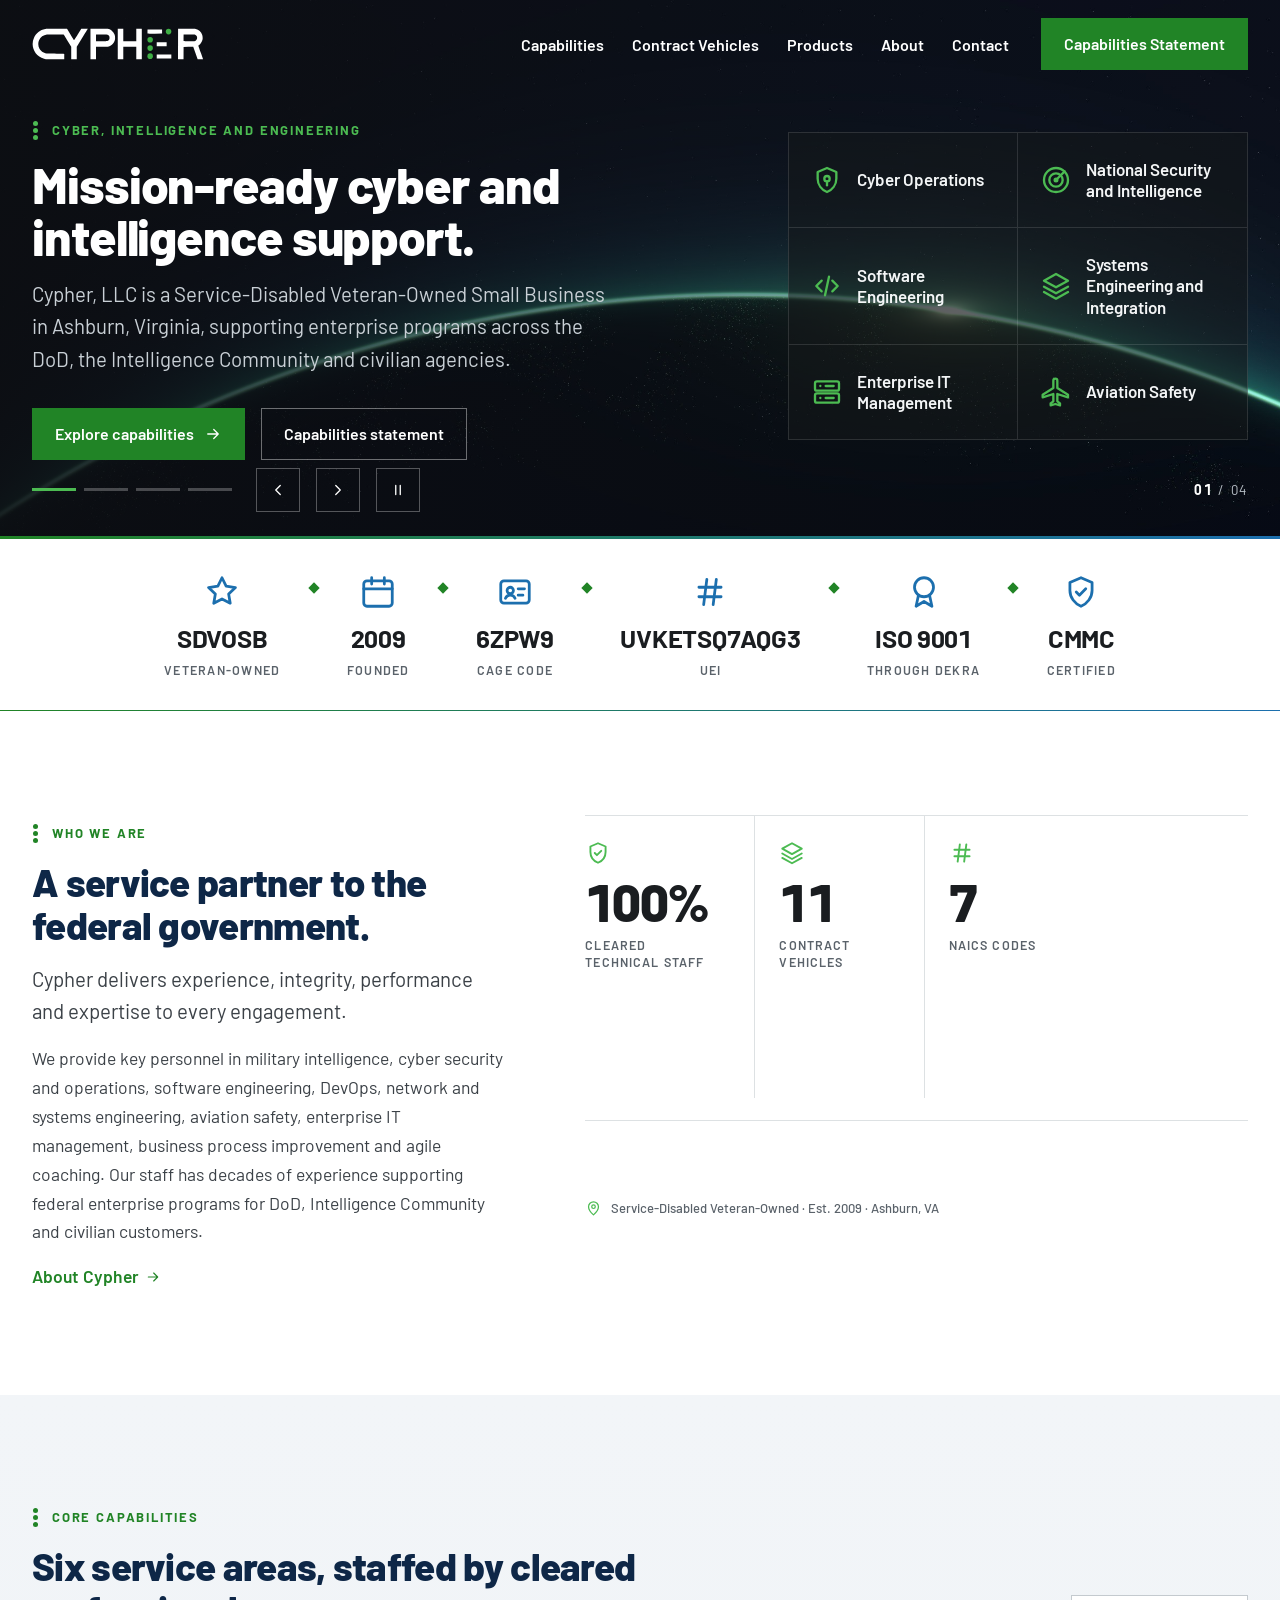
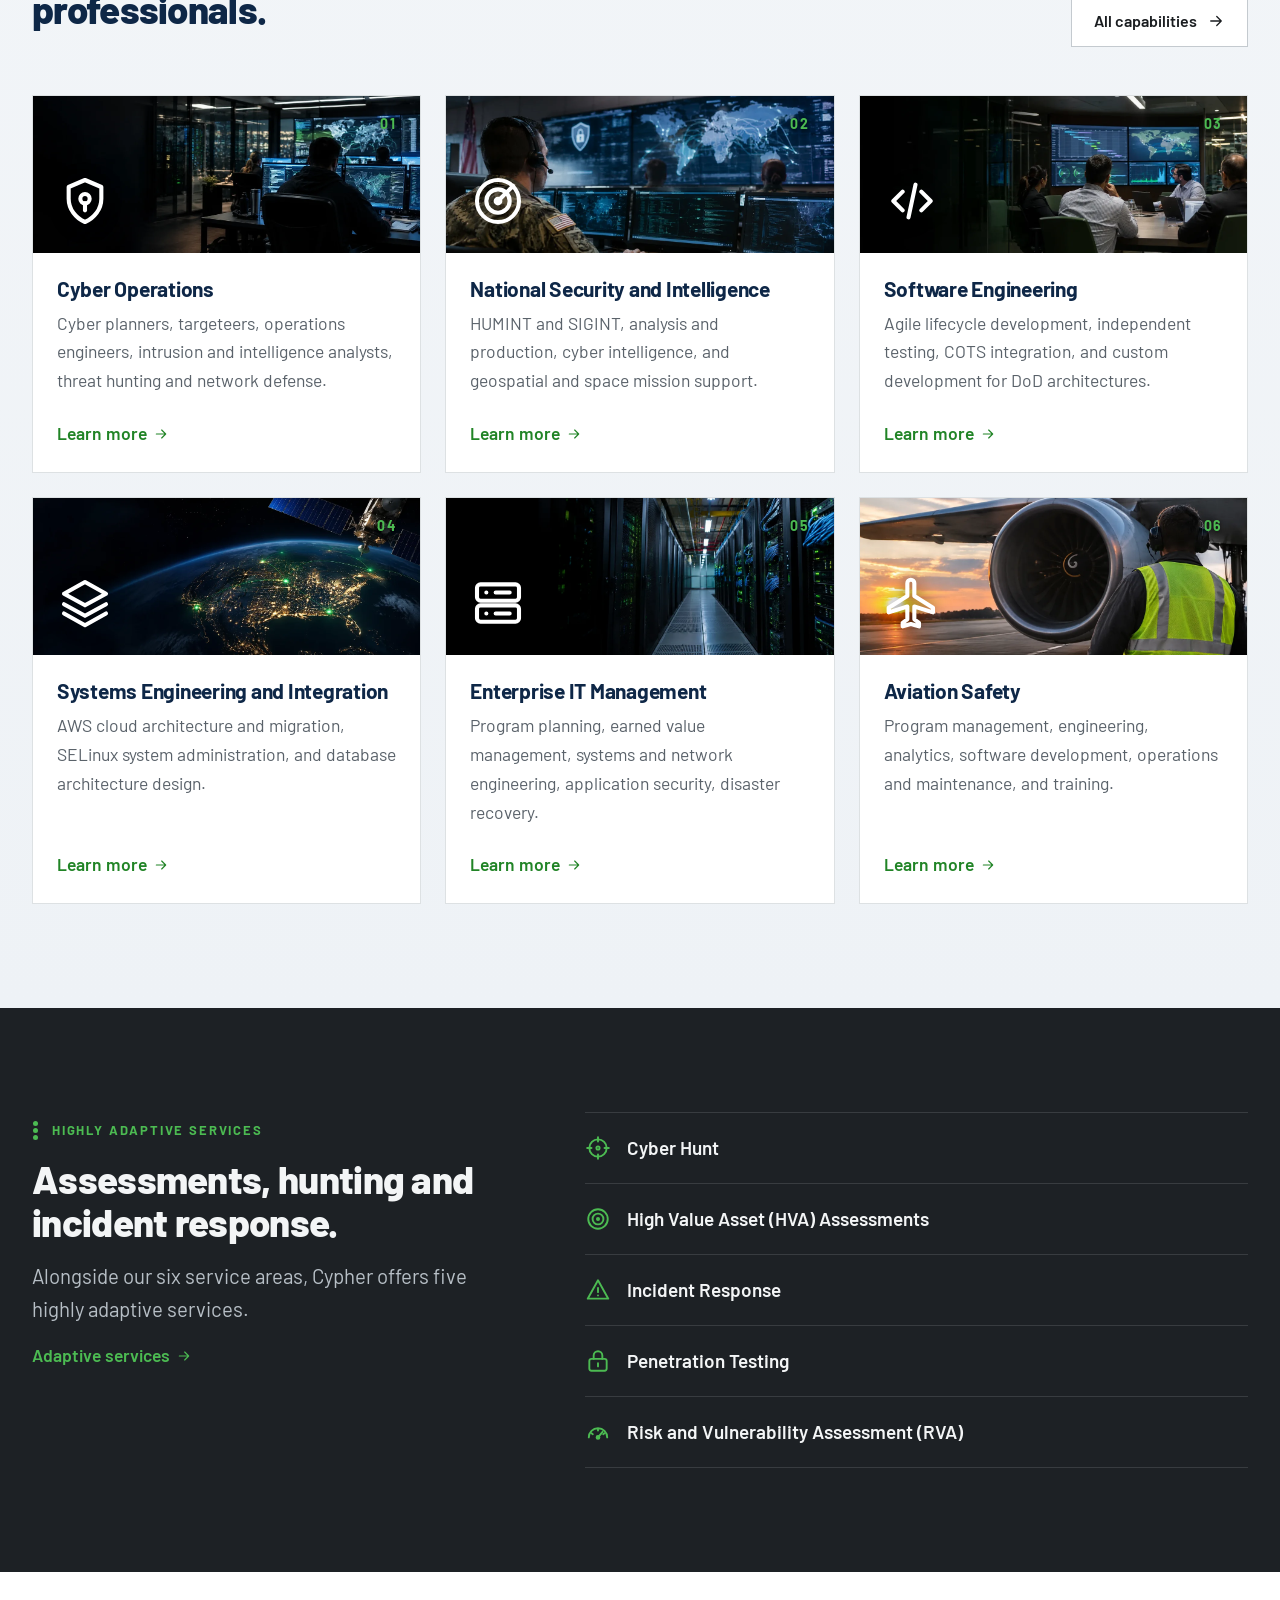
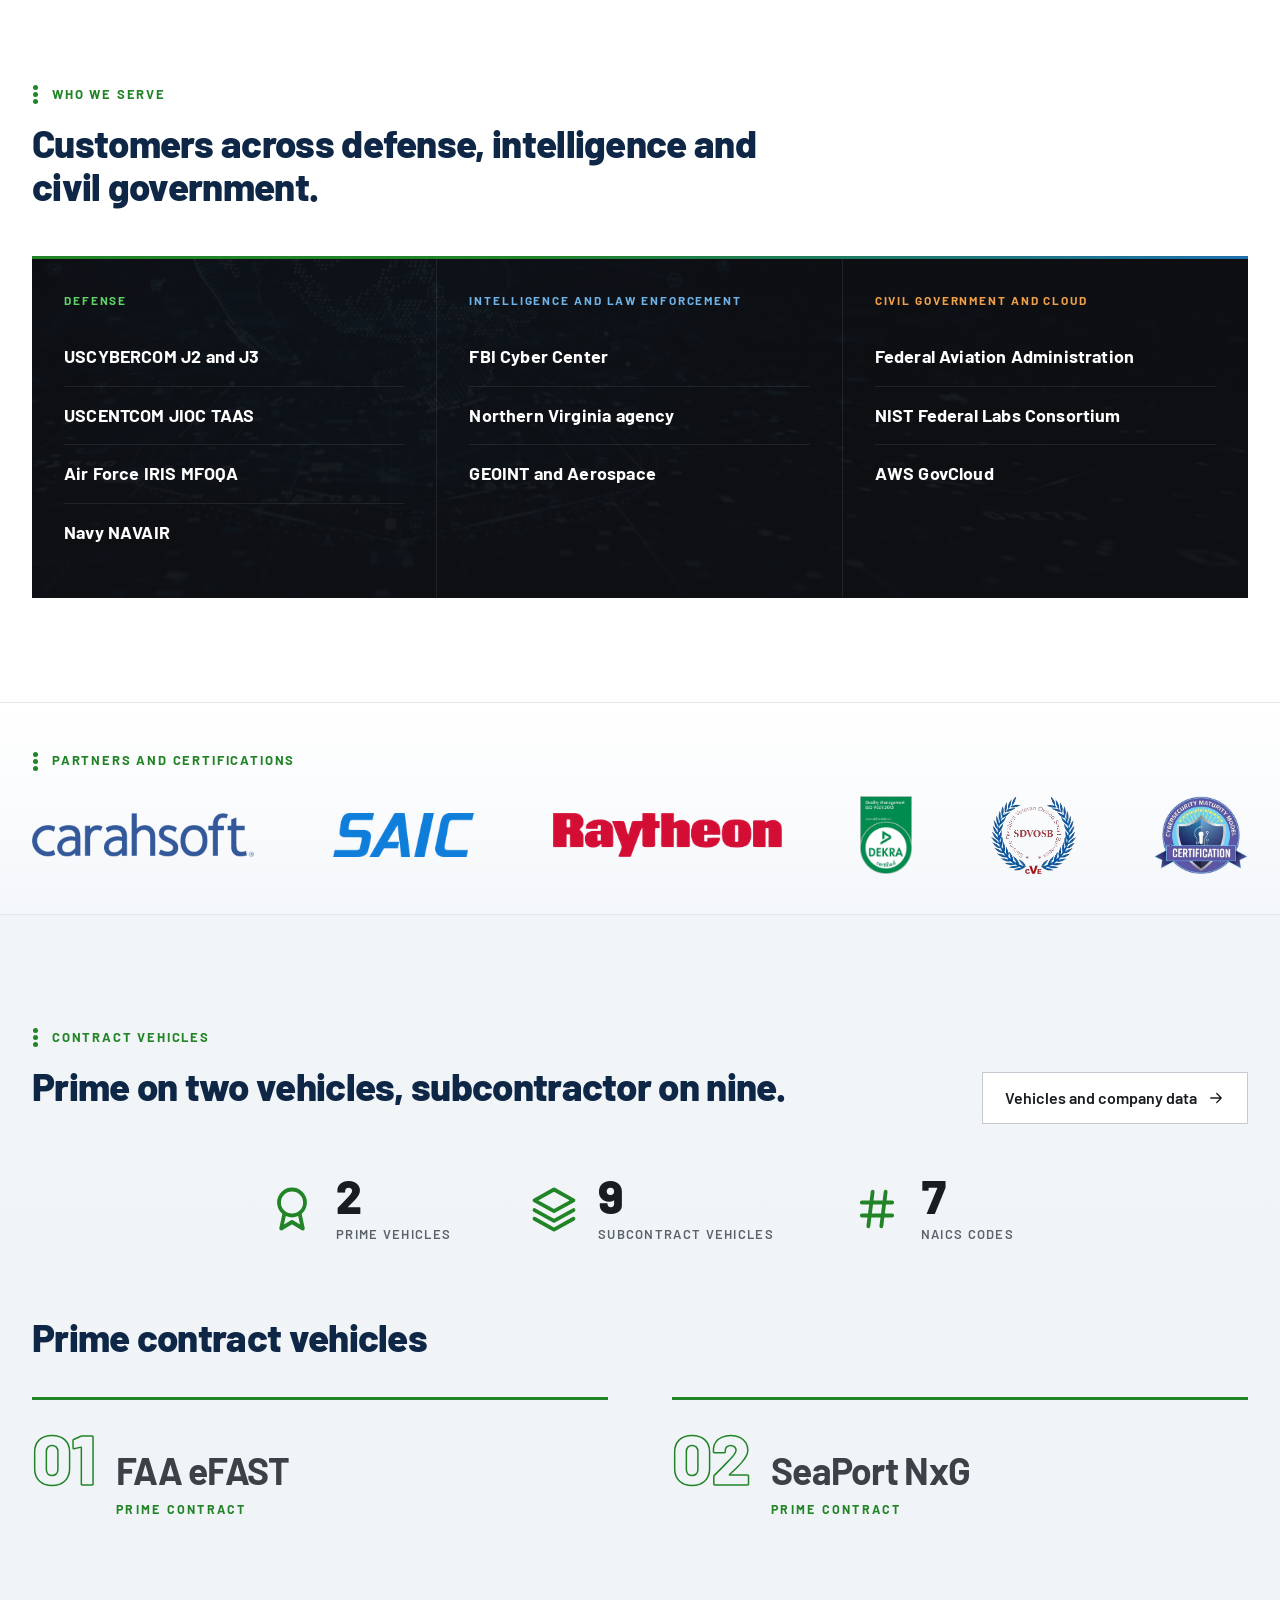
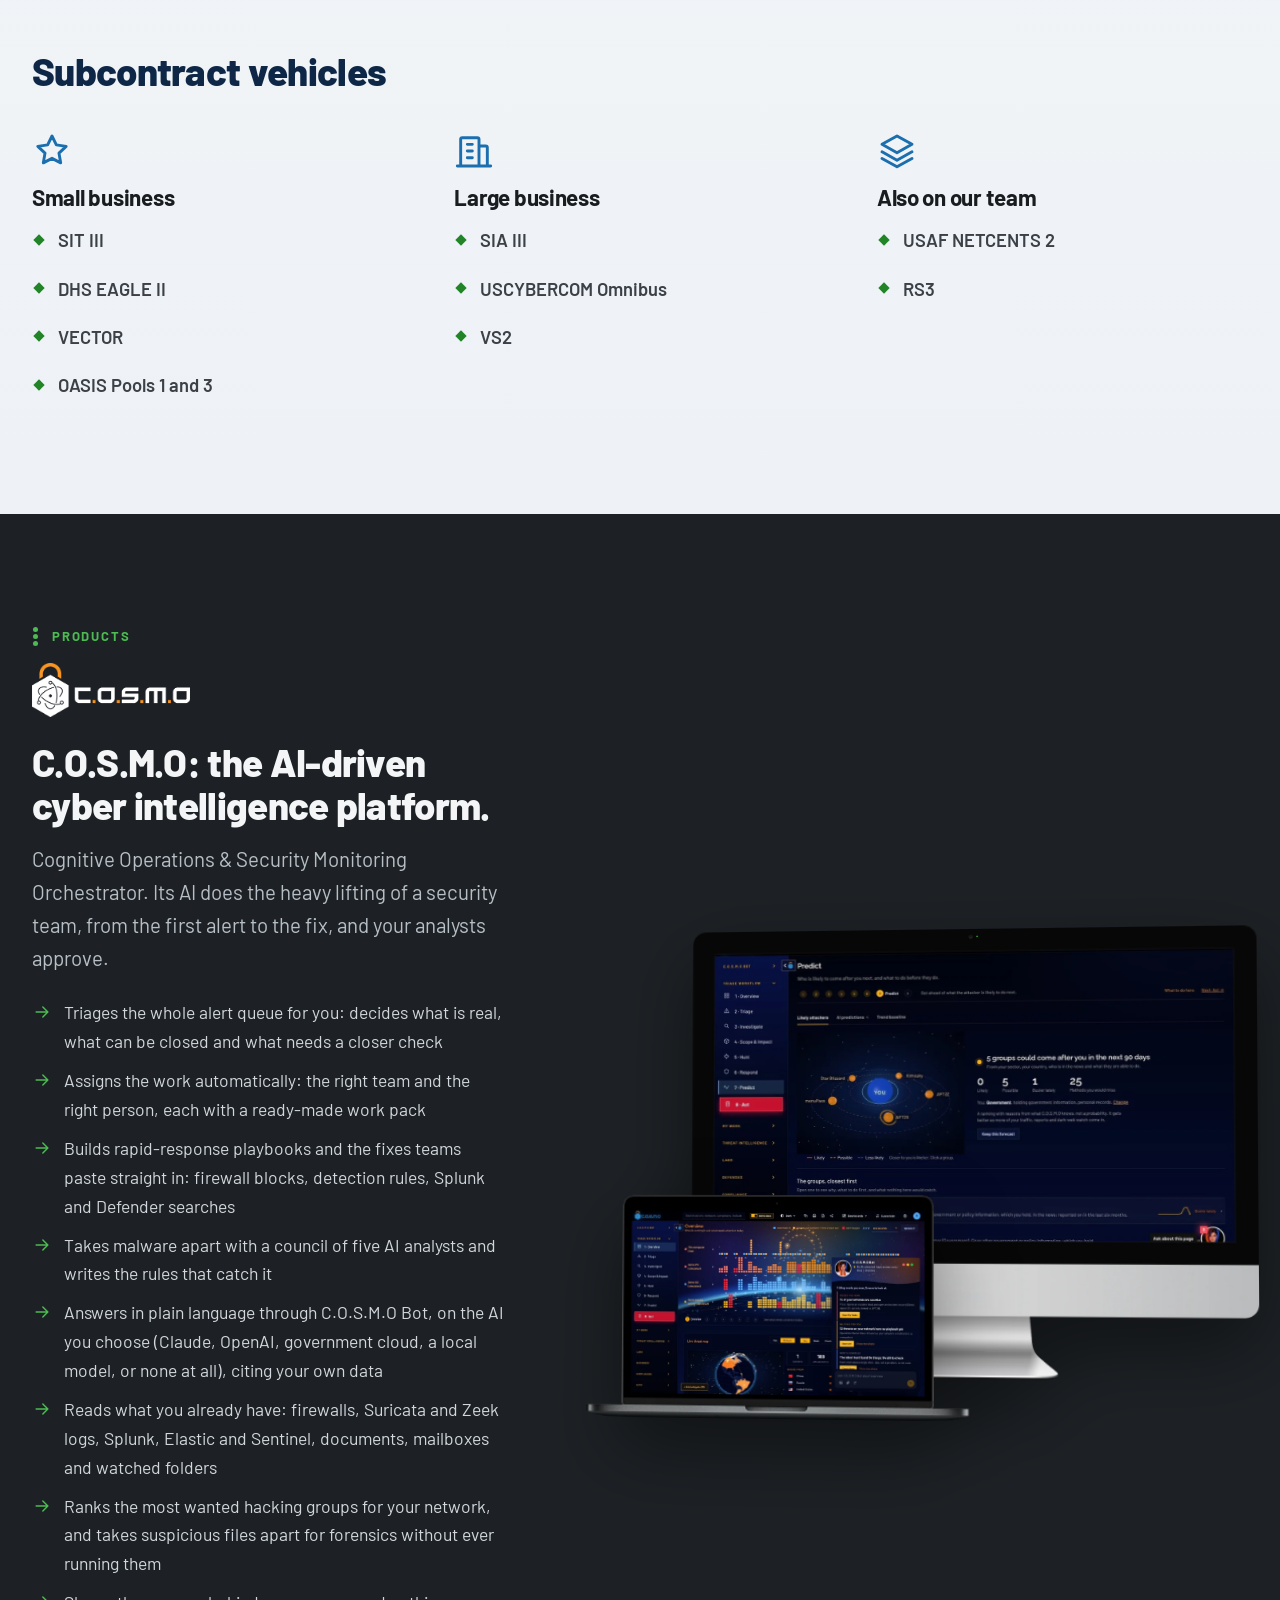
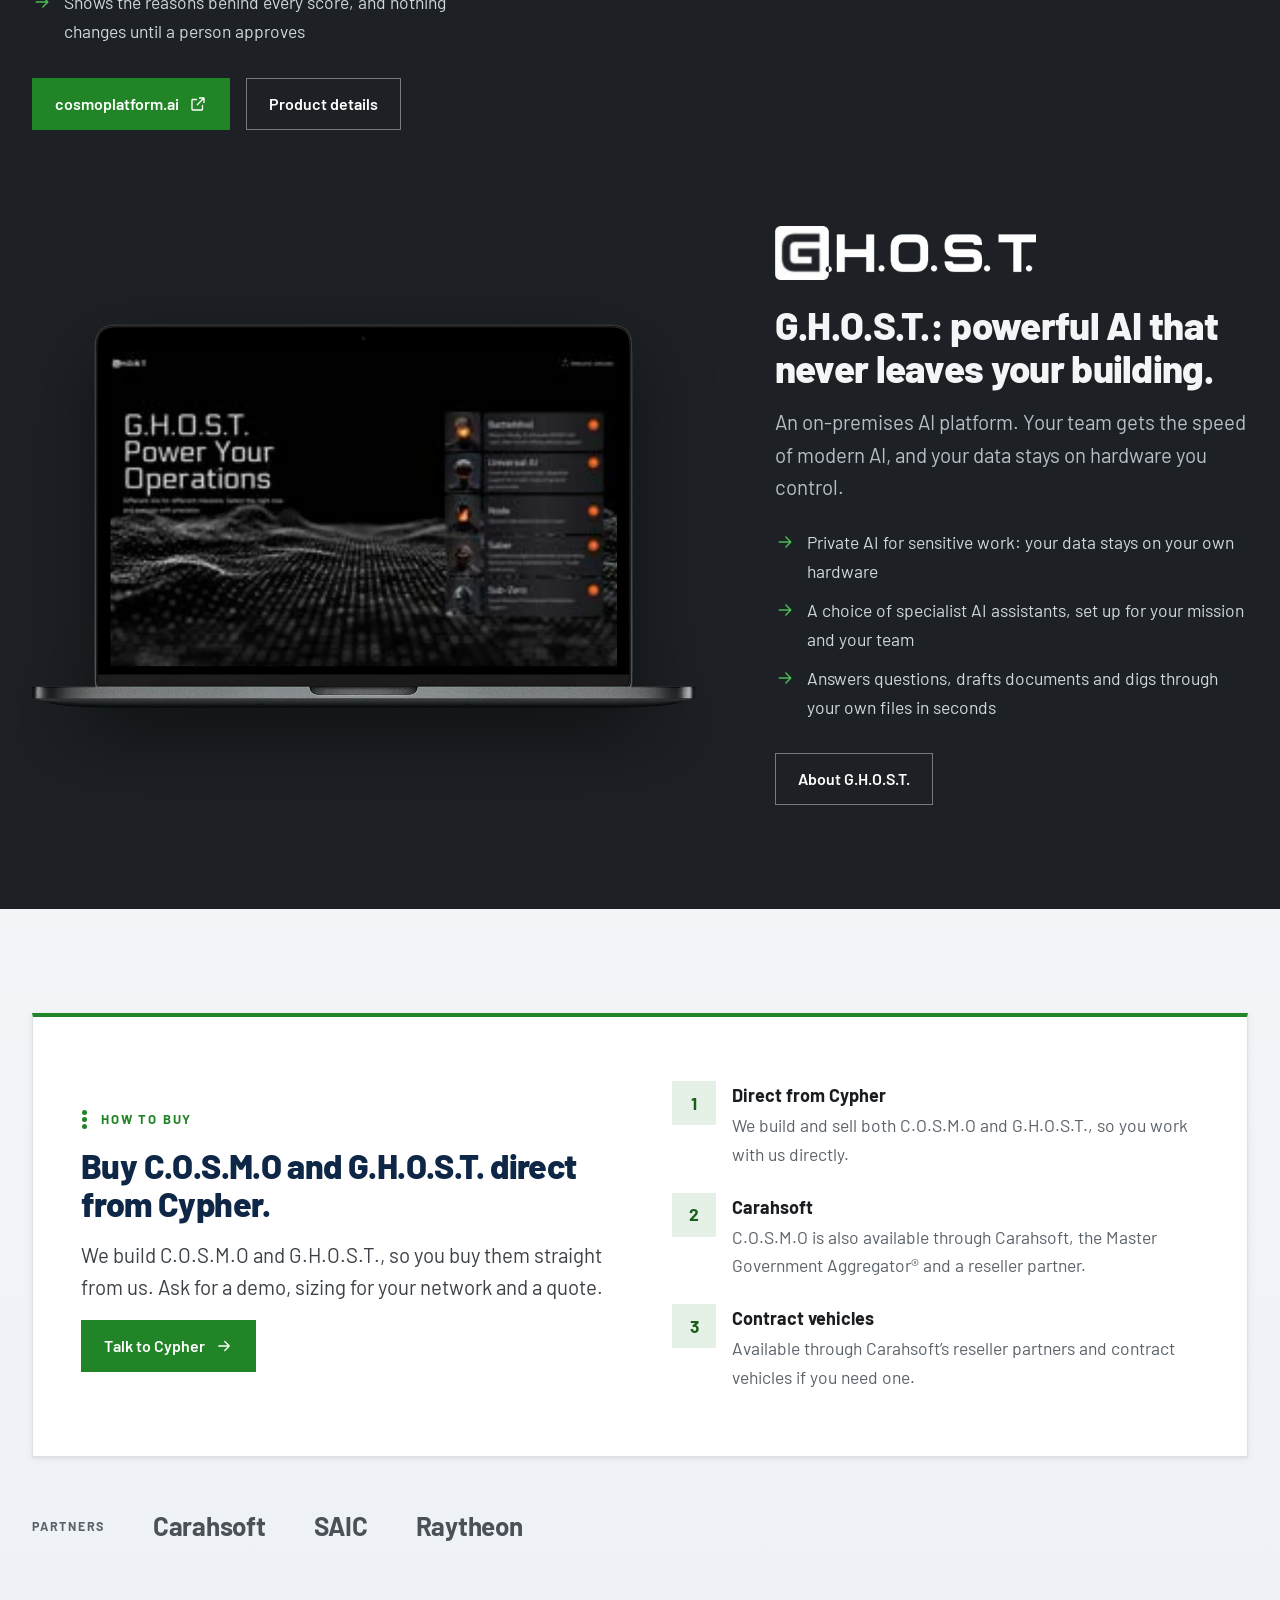
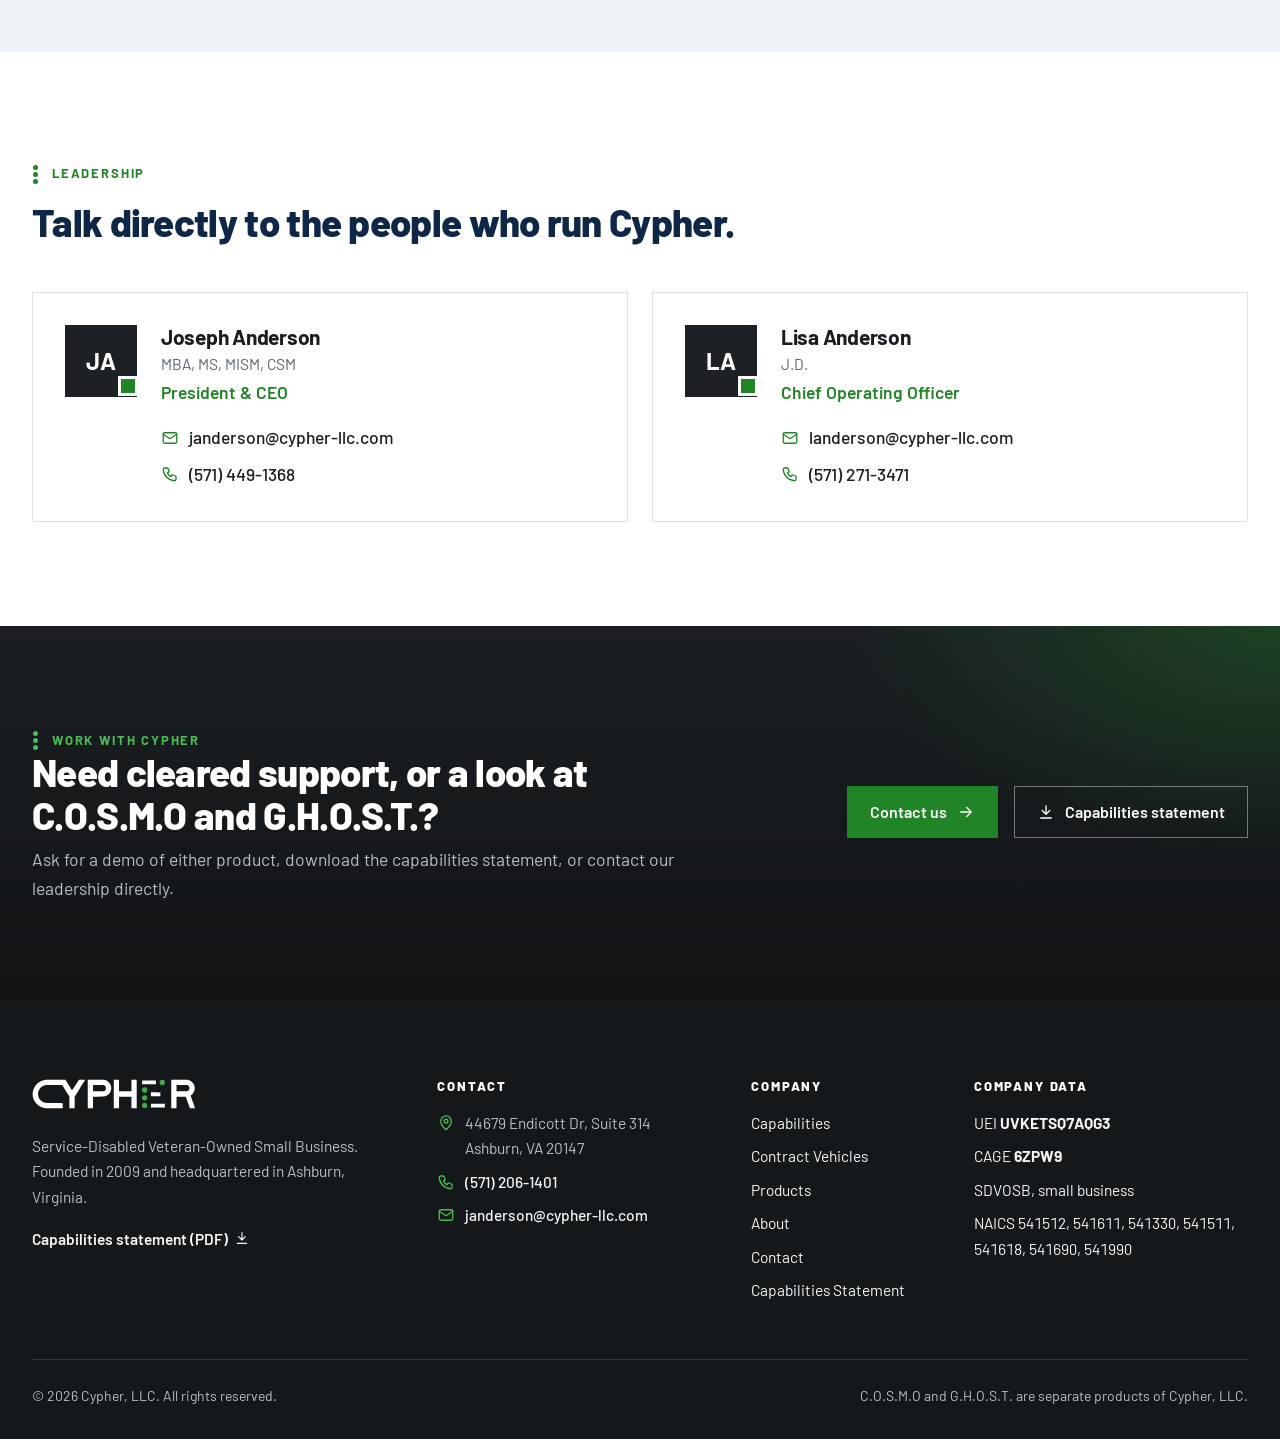
==== index.html @ 1b82e0e7 "Publish Cypher, LLC website" ====
<!doctype html>
<html lang="en">
<head>
<meta charset="utf-8">
<meta name="viewport" content="width=device-width, initial-scale=1">
<title>Cypher, LLC | Cyber, intelligence and engineering services</title>
<meta name="description" content="Cypher, LLC is a Service-Disabled Veteran-Owned Small Business in Ashburn, Virginia providing cleared technical staff for cyber operations, intelligence, software and systems engineering. UEI UVKETSQ7AQG3, CAGE 6ZPW9.">
<meta name="theme-color" content="#15181b">
<link rel="icon" href="assets/img/favicon.svg" type="image/svg+xml">
<link rel="preload" href="assets/fonts/barlow-600.woff2" as="font" type="font/woff2" crossorigin>
<link rel="preload" href="assets/fonts/barlow-800.woff2" as="font" type="font/woff2" crossorigin>
<link rel="stylesheet" href="css/site.css">
<script>(function(d){d.className+=" js";try{if(!matchMedia("(prefers-reduced-motion: reduce)").matches&&"IntersectionObserver" in window)d.className+=" motion"}catch(e){}})(document.documentElement);</script>
</head>
<body>
<a class="skip" href="#main">Skip to content</a>
<svg width="0" height="0" style="position:absolute" aria-hidden="true" focusable="false"><symbol id="i-shield" viewBox="0 0 24 24" fill="none" stroke="currentColor" stroke-width="1.75" stroke-linecap="round" stroke-linejoin="round"><path d="M12 3l7 3v5c0 4.5-3 8.3-7 10-4-1.7-7-5.5-7-10V6l7-3z"/><circle cx="12" cy="11" r="2"/><path d="M12 13v3"/></symbol><symbol id="i-radar" viewBox="0 0 24 24" fill="none" stroke="currentColor" stroke-width="1.75" stroke-linecap="round" stroke-linejoin="round"><circle cx="12" cy="12" r="9"/><circle cx="12" cy="12" r="5"/><path d="M12 12l6.5-6.5"/><circle cx="12" cy="12" r="1"/></symbol><symbol id="i-code" viewBox="0 0 24 24" fill="none" stroke="currentColor" stroke-width="1.75" stroke-linecap="round" stroke-linejoin="round"><path d="M8 8l-4 4 4 4M16 8l4 4-4 4M13.5 5l-3 14"/></symbol><symbol id="i-layers" viewBox="0 0 24 24" fill="none" stroke="currentColor" stroke-width="1.75" stroke-linecap="round" stroke-linejoin="round"><path d="M12 3l9 5-9 5-9-5 9-5z"/><path d="M3 12.5l9 5 9-5"/><path d="M3 16.5l9 5 9-5"/></symbol><symbol id="i-server" viewBox="0 0 24 24" fill="none" stroke="currentColor" stroke-width="1.75" stroke-linecap="round" stroke-linejoin="round"><rect x="3" y="4" width="18" height="7" rx="1.5"/><rect x="3" y="13" width="18" height="7" rx="1.5"/><path d="M7 7.5h.01M7 16.5h.01M11 7.5h6M11 16.5h6"/></symbol><symbol id="i-plane" viewBox="0 0 24 24" fill="none" stroke="currentColor" stroke-width="1.75" stroke-linecap="round" stroke-linejoin="round"><path d="M21 16v-2l-8-5V3.5a1.5 1.5 0 0 0-3 0V9l-8 5v2l8-2.5V19l-2 1.5V22l3.5-1 3.5 1v-1.5L13 19v-5.5l8 2.5z"/></symbol><symbol id="i-arrow" viewBox="0 0 24 24" fill="none" stroke="currentColor" stroke-width="1.75" stroke-linecap="round" stroke-linejoin="round"><path d="M5 12h14M13 6l6 6-6 6"/></symbol><symbol id="i-left" viewBox="0 0 24 24" fill="none" stroke="currentColor" stroke-width="1.75" stroke-linecap="round" stroke-linejoin="round"><path d="M15 6l-6 6 6 6"/></symbol><symbol id="i-right" viewBox="0 0 24 24" fill="none" stroke="currentColor" stroke-width="1.75" stroke-linecap="round" stroke-linejoin="round"><path d="M9 6l6 6-6 6"/></symbol><symbol id="i-pause" viewBox="0 0 24 24" fill="none" stroke="currentColor" stroke-width="1.75" stroke-linecap="round" stroke-linejoin="round"><path d="M9 6v12M15 6v12"/></symbol><symbol id="i-play" viewBox="0 0 24 24" fill="none" stroke="currentColor" stroke-width="1.75" stroke-linecap="round" stroke-linejoin="round"><path d="M8 5l11 7-11 7V5z"/></symbol><symbol id="i-phone" viewBox="0 0 24 24" fill="none" stroke="currentColor" stroke-width="1.75" stroke-linecap="round" stroke-linejoin="round"><path d="M5 4h4l2 5-2.5 1.5a11 11 0 0 0 5 5L15 13l5 2v4a2 2 0 0 1-2 2A16 16 0 0 1 3 6a2 2 0 0 1 2-2"/></symbol><symbol id="i-mail" viewBox="0 0 24 24" fill="none" stroke="currentColor" stroke-width="1.75" stroke-linecap="round" stroke-linejoin="round"><rect x="3" y="5" width="18" height="14" rx="2"/><path d="M3 7l9 6 9-6"/></symbol><symbol id="i-pin" viewBox="0 0 24 24" fill="none" stroke="currentColor" stroke-width="1.75" stroke-linecap="round" stroke-linejoin="round"><path d="M12 21s-7-6.2-7-11.5A7 7 0 0 1 19 9.5C19 14.8 12 21 12 21z"/><circle cx="12" cy="9.5" r="2.5"/></symbol><symbol id="i-download" viewBox="0 0 24 24" fill="none" stroke="currentColor" stroke-width="1.75" stroke-linecap="round" stroke-linejoin="round"><path d="M12 4v11M7 10l5 5 5-5M5 20h14"/></symbol><symbol id="i-star" viewBox="0 0 24 24" fill="none" stroke="currentColor" stroke-width="1.75" stroke-linecap="round" stroke-linejoin="round"><path d="M12 3l2.6 5.3 5.9.9-4.3 4.1 1 5.8L12 16.4l-5.2 2.7 1-5.8-4.3-4.1 5.9-.9L12 3z"/></symbol><symbol id="i-calendar" viewBox="0 0 24 24" fill="none" stroke="currentColor" stroke-width="1.75" stroke-linecap="round" stroke-linejoin="round"><rect x="3" y="5" width="18" height="16" rx="2"/><path d="M3 10h18M8 3v4M16 3v4"/></symbol><symbol id="i-id" viewBox="0 0 24 24" fill="none" stroke="currentColor" stroke-width="1.75" stroke-linecap="round" stroke-linejoin="round"><rect x="3" y="5" width="18" height="14" rx="2"/><circle cx="9" cy="11" r="2"/><path d="M6 16c.6-1.5 1.8-2 3-2s2.4.5 3 2M14 10h4M14 14h3"/></symbol><symbol id="i-hash" viewBox="0 0 24 24" fill="none" stroke="currentColor" stroke-width="1.75" stroke-linecap="round" stroke-linejoin="round"><path d="M5 9h14M5 15h14M10 4L8 20M16 4l-2 16"/></symbol><symbol id="i-award" viewBox="0 0 24 24" fill="none" stroke="currentColor" stroke-width="1.75" stroke-linecap="round" stroke-linejoin="round"><circle cx="12" cy="9" r="6"/><path d="M8.5 14L7 21l5-3 5 3-1.5-7"/></symbol><symbol id="i-lockshield" viewBox="0 0 24 24" fill="none" stroke="currentColor" stroke-width="1.75" stroke-linecap="round" stroke-linejoin="round"><path d="M12 3l7 3v5c0 4.5-3 8.3-7 10-4-1.7-7-5.5-7-10V6l7-3z"/><path d="M9 12l2 2 4-4"/></symbol><symbol id="i-crosshair" viewBox="0 0 24 24" fill="none" stroke="currentColor" stroke-width="1.75" stroke-linecap="round" stroke-linejoin="round"><circle cx="12" cy="12" r="8"/><path d="M12 2v4M12 18v4M2 12h4M18 12h4"/><circle cx="12" cy="12" r="1.5"/></symbol><symbol id="i-target" viewBox="0 0 24 24" fill="none" stroke="currentColor" stroke-width="1.75" stroke-linecap="round" stroke-linejoin="round"><circle cx="12" cy="12" r="9"/><circle cx="12" cy="12" r="5"/><circle cx="12" cy="12" r="1"/></symbol><symbol id="i-alert" viewBox="0 0 24 24" fill="none" stroke="currentColor" stroke-width="1.75" stroke-linecap="round" stroke-linejoin="round"><path d="M12 3l9.5 17h-19L12 3z"/><path d="M12 10v4M12 17h.01"/></symbol><symbol id="i-lock" viewBox="0 0 24 24" fill="none" stroke="currentColor" stroke-width="1.75" stroke-linecap="round" stroke-linejoin="round"><rect x="4" y="10" width="16" height="11" rx="2"/><path d="M8 10V7a4 4 0 0 1 8 0v3M12 14v3"/></symbol><symbol id="i-gauge" viewBox="0 0 24 24" fill="none" stroke="currentColor" stroke-width="1.75" stroke-linecap="round" stroke-linejoin="round"><path d="M3.5 17A8.5 8.5 0 0 1 20.5 17"/><path d="M12 17l4.2-5.2"/><circle cx="12" cy="17" r="1.3"/><path d="M6 13.2l1.2.8M12 9.2v1.4M18 13.2l-1.2.8"/></symbol><symbol id="i-menu" viewBox="0 0 24 24" fill="none" stroke="currentColor" stroke-width="1.75" stroke-linecap="round" stroke-linejoin="round"><path d="M4 7h16M4 12h16M4 17h16"/></symbol><symbol id="i-external" viewBox="0 0 24 24" fill="none" stroke="currentColor" stroke-width="1.75" stroke-linecap="round" stroke-linejoin="round"><path d="M14 4h6v6M20 4l-9 9M18 14v5a1 1 0 0 1-1 1H5a1 1 0 0 1-1-1V7a1 1 0 0 1 1-1h5"/></symbol><symbol id="i-bag" viewBox="0 0 24 24" fill="none" stroke="currentColor" stroke-width="1.75" stroke-linecap="round" stroke-linejoin="round"><path d="M5 8h14l-1.5 12h-11L5 8z"/><path d="M9 8V6a3 3 0 0 1 6 0v2"/></symbol><symbol id="i-quote" viewBox="0 0 24 24" fill="none" stroke="currentColor" stroke-width="1.75" stroke-linecap="round" stroke-linejoin="round"><path d="M10 7H6a2 2 0 0 0-2 2v3h5v5H4v-5M20 7h-4a2 2 0 0 0-2 2v3h5v5h-5v-5"/></symbol><symbol id="i-building" viewBox="0 0 24 24" fill="none" stroke="currentColor" stroke-width="1.75" stroke-linecap="round" stroke-linejoin="round"><path d="M4 21V5a1 1 0 0 1 1-1h9a1 1 0 0 1 1 1v16M15 9h4a1 1 0 0 1 1 1v11M2 21h20M8 8h3M8 12h3M8 16h3"/></symbol></svg>

<!-- ===== HEADER (the same block is repeated on every page) ===== -->
<header class="site-header">
  <div class="wrap">
    <a class="brand" href="index.html" aria-label="Cypher, LLC home">
      <img class="light-logo" src="assets/img/cypher-logo-white.svg" width="1430" height="260" alt="Cypher">
      <img class="dark-logo" src="assets/img/cypher-logo.svg" width="1430" height="260" alt="" aria-hidden="true">
    </a>
    <button class="menu-btn" type="button" aria-expanded="false" aria-controls="site-nav"><svg viewBox="0 0 24 24" class="" aria-hidden="true" focusable="false"><use href="#i-menu"/></svg>Menu</button>
    <nav class="nav" id="site-nav" aria-label="Main">
      <ul>
        <li><a href="services.html">Capabilities</a></li>
        <li><a href="contract-vehicles.html">Contract Vehicles</a></li>
        <li><a href="products.html">Products</a></li>
        <li><a href="about.html">About</a></li>
        <li><a href="contact.html">Contact</a></li>
      </ul>
      <a class="btn btn-primary" href="capabilities.html">Capabilities Statement</a>
    </nav>
  </div>
</header>
<main id="main">
  <section class="hero slider" aria-roledescription="carousel" aria-label="Cypher at a glance">
    <div class="bg bg-photo kb"></div><div class="bg bg-glow"></div>
    <div class="slides">
      <div class="slide is-active" role="group" aria-roledescription="slide" aria-label="1 of 4">
        <div class="wrap">
          <div class="copy">
            <p class="eyebrow">Cyber, intelligence and engineering</p>
            <h1 class="title">Mission-ready cyber and intelligence support.</h1>
            <p class="lead">Cypher, LLC is a Service-Disabled Veteran-Owned Small Business in Ashburn, Virginia, supporting enterprise programs across the DoD, the Intelligence Community and civilian agencies.</p>
            <div class="btn-row"><a class="btn btn-primary" href="services.html">Explore capabilities <svg viewBox="0 0 24 24" class="" aria-hidden="true" focusable="false"><use href="#i-arrow"/></svg></a><a class="btn btn-outline" href="capabilities.html">Capabilities statement</a></div>
          </div>
          <div class="visual"><ul class="areas-visual" aria-label="Service areas"><li><svg viewBox="0 0 24 24" class="" aria-hidden="true" focusable="false"><use href="#i-shield"/></svg>Cyber Operations</li><li><svg viewBox="0 0 24 24" class="" aria-hidden="true" focusable="false"><use href="#i-radar"/></svg>National Security and Intelligence</li><li><svg viewBox="0 0 24 24" class="" aria-hidden="true" focusable="false"><use href="#i-code"/></svg>Software Engineering</li><li><svg viewBox="0 0 24 24" class="" aria-hidden="true" focusable="false"><use href="#i-layers"/></svg>Systems Engineering and Integration</li><li><svg viewBox="0 0 24 24" class="" aria-hidden="true" focusable="false"><use href="#i-server"/></svg>Enterprise IT Management</li><li><svg viewBox="0 0 24 24" class="" aria-hidden="true" focusable="false"><use href="#i-plane"/></svg>Aviation Safety</li></ul></div>
        </div>
      </div>
      <div class="slide" role="group" aria-roledescription="slide" aria-label="2 of 4">
        <div class="wrap">
          <div class="copy">
            <p class="eyebrow">Our people</p>
            <h2 class="title">Cleared engineers, onsite with you.</h2>
            <p class="lead">Our technical staff is 100% cleared and supports customers onsite, with decades of experience on federal enterprise programs.</p>
            <div class="btn-row"><a class="btn btn-primary" href="contact.html">Talk to us <svg viewBox="0 0 24 24" class="" aria-hidden="true" focusable="false"><use href="#i-arrow"/></svg></a><a class="btn btn-outline" href="about.html#leadership">Meet our leadership</a></div>
          </div>
          <div class="visual">
            <div class="stat-visual">
              <span class="num">100<small>%</small></span>
              <p>cleared technical staff, supporting customers onsite</p>
              <ul><li>DoD</li><li>Intelligence Community</li><li>Civilian agencies</li></ul>
            </div>
          </div>
        </div>
      </div>
      <div class="slide" role="group" aria-roledescription="slide" aria-label="3 of 4">
        <div class="wrap">
          <div class="copy">
            <p class="eyebrow">Our products</p>
            <h2 class="title">C.O.S.M.O: our threat-operations platform.</h2>
            <p class="lead">The AI-driven cyber intelligence platform. It triages every alert, takes malware apart, assigns the work and writes the response playbooks. Your analysts approve.</p>
            <div class="btn-row"><a class="btn btn-primary" href="https://cosmoplatform.ai">Visit cosmoplatform.ai <svg viewBox="0 0 24 24" class="" aria-hidden="true" focusable="false"><use href="#i-external"/></svg></a><a class="btn btn-outline" href="products.html">Our products</a></div>
          </div>
          <div class="visual"><div class="duo"><figure class="device monitor mocked"><img src="assets/img/mock/cosmo-triage-imac.webp" loading="lazy" alt="C.O.S.M.O Triage screen ranking alerts"></figure><figure class="device laptop mocked"><img src="assets/img/mock/cosmo-overview-macbook.webp" loading="lazy" alt="C.O.S.M.O Overview screen with live threat map"></figure></div></div>
        </div>
      </div>
      <div class="slide" role="group" aria-roledescription="slide" aria-label="4 of 4">
        <div class="wrap">
          <div class="copy">
            <p class="eyebrow">Our products</p>
            <h2 class="title">G.H.O.S.T.: AI that stays on your infrastructure.</h2>
            <p class="lead">Powerful AI that never leaves your building. Your team gets the speed of modern AI; your data stays on hardware you control.</p>
            <div class="btn-row"><a class="btn btn-primary" href="products.html#ghost">About G.H.O.S.T. <svg viewBox="0 0 24 24" class="" aria-hidden="true" focusable="false"><use href="#i-arrow"/></svg></a><a class="btn btn-outline" href="contact.html">Ask for a demo</a></div>
          </div>
          <div class="visual"><figure class="device laptop mocked"><img src="assets/img/mock/ghost-screen-macbook.webp" loading="lazy" alt="G.H.O.S.T. home screen offering a choice of AI models"></figure></div>
        </div>
      </div>
    </div>
    <div class="slider-ui">
      <div class="wrap">
        <div class="dots-nav"></div>
        <button class="icon-btn" type="button" data-prev aria-label="Previous slide"><svg viewBox="0 0 24 24" class="" aria-hidden="true" focusable="false"><use href="#i-left"/></svg></button>
        <button class="icon-btn" type="button" data-next aria-label="Next slide"><svg viewBox="0 0 24 24" class="" aria-hidden="true" focusable="false"><use href="#i-right"/></svg></button>
        <button class="icon-btn" type="button" data-play aria-label="Pause slideshow"><span class="i-pause"><svg viewBox="0 0 24 24" class="" aria-hidden="true" focusable="false"><use href="#i-pause"/></svg></span><span class="i-play" style="display:none"><svg viewBox="0 0 24 24" class="" aria-hidden="true" focusable="false"><use href="#i-play"/></svg></span></button>
        <span class="slide-count" aria-hidden="true"><b>01</b> / 04</span>
      </div>
    </div>
  </section>

  <section class="creds" aria-label="Credentials">
    <div class="wrap">
      <ul data-stagger>
        <li><svg viewBox="0 0 24 24" class="" aria-hidden="true" focusable="false"><use href="#i-star"/></svg><div><b>SDVOSB</b><span>Veteran-owned</span></div></li>
        <li><svg viewBox="0 0 24 24" class="" aria-hidden="true" focusable="false"><use href="#i-calendar"/></svg><div><b data-count="2009" data-from="1980">2009</b><span>Founded</span></div></li>
        <li><svg viewBox="0 0 24 24" class="" aria-hidden="true" focusable="false"><use href="#i-id"/></svg><div><b>6ZPW9</b><span>CAGE code</span></div></li>
        <li><svg viewBox="0 0 24 24" class="" aria-hidden="true" focusable="false"><use href="#i-hash"/></svg><div><b>UVKETSQ7AQG3</b><span>UEI</span></div></li>
        <li><svg viewBox="0 0 24 24" class="" aria-hidden="true" focusable="false"><use href="#i-award"/></svg><div><b>ISO 9001</b><span>Through DEKRA</span></div></li>
        <li><svg viewBox="0 0 24 24" class="" aria-hidden="true" focusable="false"><use href="#i-lockshield"/></svg><div><b>CMMC</b><span>Certified</span></div></li>
      </ul>
    </div>
  </section>

  <section class="section">
    <div class="wrap split">
      <div class="reveal">
        <p class="eyebrow">Who we are</p>
        <h2>A service partner to the federal government.</h2>
        <p class="lead">Cypher delivers experience, integrity, performance and expertise to every engagement.</p>
        <p>We provide key personnel in military intelligence, cyber security and operations, software engineering, DevOps, network and systems engineering, aviation safety, enterprise IT management, business process improvement and agile coaching. Our staff has decades of experience supporting federal enterprise programs for DoD, Intelligence Community and civilian customers.</p>
        <a class="more" href="about.html">About Cypher <svg viewBox="0 0 24 24" class="" aria-hidden="true" focusable="false"><use href="#i-arrow"/></svg></a>
      </div>
      <div class="facts" data-stagger>
        <div class="kpi"><svg viewBox="0 0 24 24" class="ki" aria-hidden="true" focusable="false"><use href="#i-lockshield"/></svg><b><span data-count="100" data-suffix="%">100%</span></b><span>Cleared technical staff</span></div>
        <div class="kpi"><svg viewBox="0 0 24 24" class="ki" aria-hidden="true" focusable="false"><use href="#i-layers"/></svg><b><span data-count="11">11</span></b><span>Contract vehicles</span></div>
        <div class="kpi"><svg viewBox="0 0 24 24" class="ki" aria-hidden="true" focusable="false"><use href="#i-hash"/></svg><b><span data-count="7">7</span></b><span>NAICS codes</span></div>
        <p class="facts-foot"><svg viewBox="0 0 24 24" aria-hidden="true" focusable="false"><use href="#i-pin"/></svg>Service-Disabled Veteran-Owned &middot; Est. 2009 &middot; Ashburn, VA</p>
      </div>
    </div>
  </section>

  <section class="section tint" id="capabilities">
    <div class="wrap">
      <div class="head-row">
        <div class="head reveal">
          <p class="eyebrow">Core capabilities</p>
          <h2>Six service areas, staffed by cleared professionals.</h2>
        </div>
        <a class="btn btn-outline reveal" href="services.html">All capabilities <svg viewBox="0 0 24 24" class="" aria-hidden="true" focusable="false"><use href="#i-arrow"/></svg></a>
      </div>
      <div class="cards" data-stagger>
        <a class="card" href="services.html#cyber">
          <div class="art"><div class="fill photo" style="background-image:url('assets/img/sectors/cyber-operations.webp')"></div><svg viewBox="0 0 24 24" class="ico" aria-hidden="true" focusable="false"><use href="#i-shield"/></svg><span class="no">01</span></div>
          <div class="body"><h3>Cyber Operations</h3><p>Cyber planners, targeteers, operations engineers, intrusion and intelligence analysts, threat hunting and network defense.</p><span class="more">Learn more <svg viewBox="0 0 24 24" class="" aria-hidden="true" focusable="false"><use href="#i-arrow"/></svg></span></div>
        </a>
        <a class="card" href="services.html#intel">
          <div class="art"><div class="fill photo" style="background-image:url('assets/img/sectors/national-security.webp')"></div><svg viewBox="0 0 24 24" class="ico" aria-hidden="true" focusable="false"><use href="#i-radar"/></svg><span class="no">02</span></div>
          <div class="body"><h3>National Security and Intelligence</h3><p>HUMINT and SIGINT, analysis and production, cyber intelligence, and geospatial and space mission support.</p><span class="more">Learn more <svg viewBox="0 0 24 24" class="" aria-hidden="true" focusable="false"><use href="#i-arrow"/></svg></span></div>
        </a>
        <a class="card" href="services.html#software">
          <div class="art"><div class="fill photo" style="background-image:url('assets/img/sectors/software-engineering.webp')"></div><svg viewBox="0 0 24 24" class="ico" aria-hidden="true" focusable="false"><use href="#i-code"/></svg><span class="no">03</span></div>
          <div class="body"><h3>Software Engineering</h3><p>Agile lifecycle development, independent testing, COTS integration, and custom development for DoD architectures.</p><span class="more">Learn more <svg viewBox="0 0 24 24" class="" aria-hidden="true" focusable="false"><use href="#i-arrow"/></svg></span></div>
        </a>
        <a class="card" href="services.html#systems">
          <div class="art"><div class="fill photo" style="background-image:url('assets/img/sectors/systems-engineering.webp')"></div><svg viewBox="0 0 24 24" class="ico" aria-hidden="true" focusable="false"><use href="#i-layers"/></svg><span class="no">04</span></div>
          <div class="body"><h3>Systems Engineering and Integration</h3><p>AWS cloud architecture and migration, SELinux system administration, and database architecture design.</p><span class="more">Learn more <svg viewBox="0 0 24 24" class="" aria-hidden="true" focusable="false"><use href="#i-arrow"/></svg></span></div>
        </a>
        <a class="card" href="services.html#enterprise">
          <div class="art"><div class="fill photo" style="background-image:url('assets/img/sectors/enterprise-it.webp')"></div><svg viewBox="0 0 24 24" class="ico" aria-hidden="true" focusable="false"><use href="#i-server"/></svg><span class="no">05</span></div>
          <div class="body"><h3>Enterprise IT Management</h3><p>Program planning, earned value management, systems and network engineering, application security, disaster recovery.</p><span class="more">Learn more <svg viewBox="0 0 24 24" class="" aria-hidden="true" focusable="false"><use href="#i-arrow"/></svg></span></div>
        </a>
        <a class="card" href="services.html#aviation">
          <div class="art"><div class="fill photo" style="background-image:url('assets/img/sectors/aviation-safety.webp')"></div><svg viewBox="0 0 24 24" class="ico" aria-hidden="true" focusable="false"><use href="#i-plane"/></svg><span class="no">06</span></div>
          <div class="body"><h3>Aviation Safety</h3><p>Program management, engineering, analytics, software development, operations and maintenance, and training.</p><span class="more">Learn more <svg viewBox="0 0 24 24" class="" aria-hidden="true" focusable="false"><use href="#i-arrow"/></svg></span></div>
        </a>
      </div>
    </div>
  </section>

  <section class="section dark">
    <div class="wrap split">
      <div class="reveal">
        <p class="eyebrow">Highly adaptive services</p>
        <h2>Assessments, hunting and incident response.</h2>
        <p class="lead">Alongside our six service areas, Cypher offers five highly adaptive services.</p>
        <a class="more" href="services.html#adaptive">Adaptive services <svg viewBox="0 0 24 24" class="" aria-hidden="true" focusable="false"><use href="#i-arrow"/></svg></a>
      </div>
      <ul class="svc-list" data-stagger><li><svg viewBox="0 0 24 24" class="" aria-hidden="true" focusable="false"><use href="#i-crosshair"/></svg>Cyber Hunt</li><li><svg viewBox="0 0 24 24" class="" aria-hidden="true" focusable="false"><use href="#i-target"/></svg>High Value Asset (HVA) Assessments</li><li><svg viewBox="0 0 24 24" class="" aria-hidden="true" focusable="false"><use href="#i-alert"/></svg>Incident Response</li><li><svg viewBox="0 0 24 24" class="" aria-hidden="true" focusable="false"><use href="#i-lock"/></svg>Penetration Testing</li><li><svg viewBox="0 0 24 24" class="" aria-hidden="true" focusable="false"><use href="#i-gauge"/></svg>Risk and Vulnerability Assessment (RVA)</li></ul>
    </div>
  </section>

  <section class="section">
    <div class="wrap">
      <div class="head reveal">
        <p class="eyebrow">Who we serve</p>
        <h2>Customers across defense, intelligence and civil government.</h2>
      </div>
      <div class="agencies"><div class="ag-col reveal"><p class="ag-h">Defense</p><ul><li>USCYBERCOM J2 and J3</li><li>USCENTCOM JIOC TAAS</li><li>Air Force IRIS MFOQA</li><li>Navy NAVAIR</li></ul></div><div class="ag-col reveal"><p class="ag-h">Intelligence and law enforcement</p><ul><li>FBI Cyber Center</li><li>Northern Virginia agency</li><li>GEOINT and Aerospace</li></ul></div><div class="ag-col reveal"><p class="ag-h">Civil government and cloud</p><ul><li>Federal Aviation Administration</li><li>NIST Federal Labs Consortium</li><li>AWS GovCloud</li></ul></div></div>
    </div>
  </section>
<section class="logo-band" aria-labelledby="logos-h">
  <div class="wrap">
    <p class="eyebrow" id="logos-h">Partners and certifications</p>
    <ul class="logos">
      <li><img src="assets/img/partners/carahsoft.png" alt="Carahsoft"></li>
      <li><img src="assets/img/partners/saic.png" alt="SAIC"></li>
      <li><img src="assets/img/partners/raytheon.png" alt="Raytheon"></li>
      <li class="badge"><img src="assets/img/badges/dekra-iso-9001.png" alt="ISO 9001 certified through DEKRA"></li>
      <li class="badge"><img src="assets/img/badges/sdvosb-cve.png" alt="Service-Disabled Veteran-Owned Small Business (CVE verified)"></li>
      <li class="badge"><img src="assets/img/badges/cmmc.png" alt="CMMC certified"></li>
    </ul>
  </div>
</section>

  <section class="section tint">
    <div class="wrap">
      <div class="head-row">
        <div class="head reveal">
          <p class="eyebrow">Contract vehicles</p>
          <h2>Prime on two vehicles, subcontractor on nine.</h2>
        </div>
        <a class="btn btn-outline reveal" href="contract-vehicles.html">Vehicles and company data <svg viewBox="0 0 24 24" class="" aria-hidden="true" focusable="false"><use href="#i-arrow"/></svg></a>
      </div>
      <div class="stats reveal">
        <div><svg viewBox="0 0 24 24" aria-hidden="true" focusable="false"><use href="#i-award"/></svg><p><b data-count="2">2</b><span>Prime vehicles</span></p></div>
        <div><svg viewBox="0 0 24 24" aria-hidden="true" focusable="false"><use href="#i-layers"/></svg><p><b data-count="9">9</b><span>Subcontract vehicles</span></p></div>
        <div><svg viewBox="0 0 24 24" aria-hidden="true" focusable="false"><use href="#i-hash"/></svg><p><b data-count="7">7</b><span>NAICS codes</span></p></div>
      </div>
      <div class="vx">
        <div class="vx-lead reveal"><h2>Prime contract vehicles</h2></div>
        <ol class="vx-prime reveal"><li><span class="vx-n">01</span><b>FAA eFAST</b><i>Prime contract</i></li><li><span class="vx-n">02</span><b>SeaPort NxG</b><i>Prime contract</i></li></ol>
        <div class="vx-lead reveal"><h2>Subcontract vehicles</h2></div>
        <div class="vx-cols reveal"><div class="vx-col"><svg viewBox="0 0 24 24" aria-hidden="true" focusable="false"><use href="#i-star"/></svg><h3>Small business</h3><ul class="bul"><li>SIT III</li><li>DHS EAGLE II</li><li>VECTOR</li><li>OASIS Pools 1 and 3</li></ul></div><div class="vx-col"><svg viewBox="0 0 24 24" aria-hidden="true" focusable="false"><use href="#i-building"/></svg><h3>Large business</h3><ul class="bul"><li>SIA III</li><li>USCYBERCOM Omnibus</li><li>VS2</li></ul></div><div class="vx-col"><svg viewBox="0 0 24 24" aria-hidden="true" focusable="false"><use href="#i-layers"/></svg><h3>Also on our team</h3><ul class="bul"><li>USAF NETCENTS 2</li><li>RS3</li></ul></div></div>
      </div>
    </div>
  </section>

  <section class="section dark" id="products">
    <div class="wrap">
      <div class="product">
        <div class="copy reveal">
          <p class="eyebrow">Products</p>
          <img class="mark" src="assets/img/cosmo-brand-white.png" width="400" height="137" alt="C.O.S.M.O">
          <h2>C.O.S.M.O: the AI-driven cyber intelligence platform.</h2>
          <p class="lead">Cognitive Operations &amp; Security Monitoring Orchestrator. Its AI does the heavy lifting of a security team, from the first alert to the fix, and your analysts approve.</p>
          <ul class="checks"><li><svg viewBox="0 0 24 24" class="" aria-hidden="true" focusable="false"><use href="#i-arrow"/></svg>Triages the whole alert queue for you: decides what is real, what can be closed and what needs a closer check</li><li><svg viewBox="0 0 24 24" class="" aria-hidden="true" focusable="false"><use href="#i-arrow"/></svg>Assigns the work automatically: the right team and the right person, each with a ready-made work pack</li><li><svg viewBox="0 0 24 24" class="" aria-hidden="true" focusable="false"><use href="#i-arrow"/></svg>Builds rapid-response playbooks and the fixes teams paste straight in: firewall blocks, detection rules, Splunk and Defender searches</li><li><svg viewBox="0 0 24 24" class="" aria-hidden="true" focusable="false"><use href="#i-arrow"/></svg>Takes malware apart with a council of five AI analysts and writes the rules that catch it</li><li><svg viewBox="0 0 24 24" class="" aria-hidden="true" focusable="false"><use href="#i-arrow"/></svg>Answers in plain language through C.O.S.M.O Bot, on the AI you choose (Claude, OpenAI, government cloud, a local model, or none at all), citing your own data</li><li><svg viewBox="0 0 24 24" class="" aria-hidden="true" focusable="false"><use href="#i-arrow"/></svg>Reads what you already have: firewalls, Suricata and Zeek logs, Splunk, Elastic and Sentinel, documents, mailboxes and watched folders</li><li><svg viewBox="0 0 24 24" class="" aria-hidden="true" focusable="false"><use href="#i-arrow"/></svg>Ranks the most wanted hacking groups for your network, and takes suspicious files apart for forensics without ever running them</li><li><svg viewBox="0 0 24 24" class="" aria-hidden="true" focusable="false"><use href="#i-arrow"/></svg>Shows the reasons behind every score, and nothing changes until a person approves</li></ul>
          <div class="btn-row"><a class="btn btn-primary" href="https://cosmoplatform.ai">cosmoplatform.ai <svg viewBox="0 0 24 24" class="" aria-hidden="true" focusable="false"><use href="#i-external"/></svg></a><a class="btn btn-outline" href="products.html">Product details</a></div>
        </div>
        <div class="tilt-in"><div class="duo"><figure class="device monitor mocked"><img src="assets/img/mock/cosmo-predict-imac.webp" loading="lazy" alt="C.O.S.M.O Predict screen listing the groups most likely to come next"></figure><figure class="device laptop mocked"><img src="assets/img/mock/cosmo-overview-macbook.webp" loading="lazy" alt="C.O.S.M.O Overview screen with live threat map and workflow"></figure></div></div>
      </div>
      <div class="product flip">
        <div class="copy reveal">
          <img class="mark" src="assets/img/ghost-logo-white.png" width="735" height="152" alt="G.H.O.S.T.">
          <h2>G.H.O.S.T.: powerful AI that never leaves your building.</h2>
          <p class="lead">An on-premises AI platform. Your team gets the speed of modern AI, and your data stays on hardware you control.</p>
          <ul class="checks"><li><svg viewBox="0 0 24 24" class="" aria-hidden="true" focusable="false"><use href="#i-arrow"/></svg>Private AI for sensitive work: your data stays on your own hardware</li><li><svg viewBox="0 0 24 24" class="" aria-hidden="true" focusable="false"><use href="#i-arrow"/></svg>A choice of specialist AI assistants, set up for your mission and your team</li><li><svg viewBox="0 0 24 24" class="" aria-hidden="true" focusable="false"><use href="#i-arrow"/></svg>Answers questions, drafts documents and digs through your own files in seconds</li></ul>
          <div class="btn-row"><a class="btn btn-outline" href="products.html#ghost">About G.H.O.S.T.</a></div>
        </div>
        <div class="tilt-in flat"><figure class="device laptop mocked"><img src="assets/img/mock/ghost-screen-macbook.webp" loading="lazy" alt="G.H.O.S.T. home screen offering a choice of AI models"></figure></div>
      </div>
    </div>
  </section>

  <section class="section tint" id="buy">
    <div class="wrap">
      <div class="buy reveal">
        <div>
          <p class="eyebrow">How to buy</p>
          <h2>Buy C.O.S.M.O and G.H.O.S.T. direct from Cypher.</h2>
          <p class="lead">We build C.O.S.M.O and G.H.O.S.T., so you buy them straight from us. Ask for a demo, sizing for your network and a quote.</p>
          <div class="btn-row">
            <a class="btn btn-primary" href="contact.html">Talk to Cypher <svg viewBox="0 0 24 24" class="" aria-hidden="true" focusable="false"><use href="#i-arrow"/></svg></a>
          </div>
        </div>
        <ul class="steps">
          <li><b class="n">1</b><div><strong>Direct from Cypher</strong><span>We build and sell both C.O.S.M.O and G.H.O.S.T., so you work with us directly.</span></div></li>
          <li><b class="n">2</b><div><strong>Carahsoft</strong><span>C.O.S.M.O is also available through Carahsoft, the Master Government Aggregator&reg; and a reseller partner.</span></div></li>
          <li><b class="n">3</b><div><strong>Contract vehicles</strong><span>Available through Carahsoft&rsquo;s reseller partners and contract vehicles if you need one.</span></div></li>
        </ul>
      </div>

      <div class="partners reveal"><span>Partners</span><b>Carahsoft</b><b>SAIC</b><b>Raytheon</b></div>
    </div>
  </section>

  <section class="section" id="leadership">
    <div class="wrap">
      <div class="head reveal">
        <p class="eyebrow">Leadership</p>
        <h2>Talk directly to the people who run Cypher.</h2>
      </div>
      <div class="people" data-stagger>
        <article class="person">
          <div class="initials" aria-hidden="true">JA</div>
          <div>
            <h3>Joseph Anderson</h3>
            <p class="cred">MBA, MS, MISM, CSM</p>
            <p class="role">President &amp; CEO</p>
            <div class="lines">
              <a href="mailto:janderson@cypher-llc.com"><svg viewBox="0 0 24 24" class="" aria-hidden="true" focusable="false"><use href="#i-mail"/></svg>janderson@cypher-llc.com</a>
              <a href="tel:+15714491368"><svg viewBox="0 0 24 24" class="" aria-hidden="true" focusable="false"><use href="#i-phone"/></svg>(571) 449-1368</a>
            </div>
          </div>
        </article>
        <article class="person">
          <div class="initials" aria-hidden="true">LA</div>
          <div>
            <h3>Lisa Anderson</h3>
            <p class="cred">J.D.</p>
            <p class="role">Chief Operating Officer</p>
            <div class="lines">
              <a href="mailto:landerson@cypher-llc.com"><svg viewBox="0 0 24 24" class="" aria-hidden="true" focusable="false"><use href="#i-mail"/></svg>landerson@cypher-llc.com</a>
              <a href="tel:+15712713471"><svg viewBox="0 0 24 24" class="" aria-hidden="true" focusable="false"><use href="#i-phone"/></svg>(571) 271-3471</a>
            </div>
          </div>
        </article>
      </div>
    </div>
  </section>

  <section class="cta">
    <div class="bg bg-glow"></div>
    <div class="wrap">
      <div class="reveal">
        <p class="eyebrow">Work with Cypher</p>
        <h2>Need cleared support, or a look at C.O.S.M.O and G.H.O.S.T.?</h2>
        <p>Ask for a demo of either product, download the capabilities statement, or contact our leadership directly.</p>
      </div>
      <div class="btn-row reveal" style="--i:1">
        <a class="btn btn-primary" href="contact.html">Contact us <svg viewBox="0 0 24 24" class="" aria-hidden="true" focusable="false"><use href="#i-arrow"/></svg></a>
        <a class="btn btn-outline" href="assets/Cypher-Capabilities-Statement.pdf"><svg viewBox="0 0 24 24" class="" aria-hidden="true" focusable="false"><use href="#i-download"/></svg> Capabilities statement</a>
      </div>
    </div>
  </section>
</main>

<!-- ===== FOOTER (the same block is repeated on every page) ===== -->
<footer class="site-footer">
  <div class="wrap">
    <div class="top">
      <div>
        <img class="logo" src="assets/img/cypher-logo-white.svg" width="1430" height="260" alt="Cypher">
        <p>Service-Disabled Veteran-Owned Small Business. Founded in 2009 and headquartered in Ashburn, Virginia.</p>
        <p><a class="more" href="assets/Cypher-Capabilities-Statement.pdf">Capabilities statement (PDF) <svg viewBox="0 0 24 24" class="" aria-hidden="true" focusable="false"><use href="#i-download"/></svg></a></p>
      </div>
      <div>
        <h2>Contact</h2>
        <ul class="lines">
          <li><svg viewBox="0 0 24 24" class="" aria-hidden="true" focusable="false"><use href="#i-pin"/></svg><span>44679 Endicott Dr, Suite 314<br>Ashburn, VA 20147</span></li>
          <li><svg viewBox="0 0 24 24" class="" aria-hidden="true" focusable="false"><use href="#i-phone"/></svg><a href="tel:+15712061401">(571) 206-1401</a></li>
          <li><svg viewBox="0 0 24 24" class="" aria-hidden="true" focusable="false"><use href="#i-mail"/></svg><a href="mailto:janderson@cypher-llc.com">janderson@cypher-llc.com</a></li>
        </ul>
      </div>
      <div>
        <h2>Company</h2>
        <ul>
          <li><a href="services.html">Capabilities</a></li>
          <li><a href="contract-vehicles.html">Contract Vehicles</a></li>
          <li><a href="products.html">Products</a></li>
          <li><a href="about.html">About</a></li>
          <li><a href="contact.html">Contact</a></li>
          <li><a href="capabilities.html">Capabilities Statement</a></li>
        </ul>
      </div>
      <div>
        <h2>Company data</h2>
        <ul class="codes">
          <li>UEI <b>UVKETSQ7AQG3</b></li>
          <li>CAGE <b>6ZPW9</b></li>
          <li>SDVOSB, small business</li>
          <li>NAICS 541512, 541611, 541330, 541511, 541618, 541690, 541990</li>
        </ul>
      </div>
    </div>
    <div class="bottom"><span>&copy; 2026 Cypher, LLC. All rights reserved.</span><span>C.O.S.M.O and G.H.O.S.T. are separate products of Cypher, LLC.</span></div>
  </div>
</footer>
<script src="js/site.js"></script>
</body>
</html>
---- css/site.css ----
/* =====================================================================
   Cypher, LLC website styles. One file for every page.
   Brand colors are the Cypher logo's own: charcoal #404040 and green #218426.
   Change colors in :root only. Spacing follows an 8px scale (--s1 ... --s15).
   Sections: base, header, hero slider, device mockups, page sections,
   footer, MOTION, and STATEMENT (the printable capabilities statement).
   ===================================================================== */

@font-face { font-family: "Barlow"; src: url("../assets/fonts/barlow-400.woff2") format("woff2"); font-weight: 400; font-display: swap; }
@font-face { font-family: "Barlow"; src: url("../assets/fonts/barlow-500.woff2") format("woff2"); font-weight: 500; font-display: swap; }
@font-face { font-family: "Barlow"; src: url("../assets/fonts/barlow-600.woff2") format("woff2"); font-weight: 600; font-display: swap; }
@font-face { font-family: "Barlow"; src: url("../assets/fonts/barlow-700.woff2") format("woff2"); font-weight: 700; font-display: swap; }
@font-face { font-family: "Barlow"; src: url("../assets/fonts/barlow-800.woff2") format("woff2"); font-weight: 800; font-display: swap; }

:root {
  --green: #218426;          /* logo green, sampled from the capabilities PDF */
  --green-dark: #1a6b1e;     /* hover */
  --green-bright: #4cbb52;   /* green on dark backgrounds */
  --logo-grey: #404040;      /* logo charcoal */
  --c900: #15181b; --c800: #1d2125; --c700: #272c31; --c600: #343a40;
  --paper: #ffffff; --paper-2: #f3f4f2; --line: #dde1e3; --line-dark: rgba(255,255,255,.12);
  --ink: #1a1d20; --body: #3b4147; --muted: #5a626a;
  --on-dark: #f3f5f6; --on-dark-muted: #b7bfc6;
  --s1: 8px; --s2: 16px; --s3: 24px; --s4: 32px; --s5: 40px; --s6: 48px; --s8: 64px; --s10: 80px; --s12: 96px; --s13: 104px; --s15: 120px;
  --radius: 8px; --radius-sm: 6px;
  --max: 1240px;
  --header: 88px;
  --ease: cubic-bezier(.2, .7, .2, 1);
  --shadow-1: 0 1px 2px rgba(16,24,32,.06), 0 2px 8px rgba(16,24,32,.06);
  --shadow-2: 0 2px 4px rgba(16,24,32,.06), 0 14px 36px rgba(16,24,32,.13);
  --font: "Barlow", system-ui, -apple-system, "Segoe UI", Roboto, Arial, sans-serif;
}

*, *::before, *::after { box-sizing: border-box; }
html { -webkit-text-size-adjust: 100%; scroll-behavior: smooth; scroll-padding-top: 84px; }
body { margin: 0; background: var(--paper); color: var(--body); font: 400 17.5px/1.65 var(--font); -webkit-font-smoothing: antialiased; overflow-x: hidden; }
img, svg { display: block; max-width: 100%; }
img { height: auto; }
a { color: var(--green); text-decoration: none; }
a:hover { color: var(--green-dark); }
:focus-visible { outline: 3px solid var(--green-bright); outline-offset: 3px; border-radius: 0; }
p { margin: 0 0 var(--s2); }
h1, h2, h3, h4 { color: var(--ink); margin: 0 0 var(--s2); line-height: 1.12; font-weight: 700; letter-spacing: -0.012em; }
h1 { font-size: clamp(38px, 2.2rem + 2.2vw, 62px); font-weight: 800; letter-spacing: -0.022em; line-height: 1.05; }
h2 { font-size: clamp(30px, 1.6rem + 1vw, 40px); font-weight: 800; letter-spacing: -0.018em; }
h3 { font-size: 21px; }
ul, ol { margin: 0; padding: 0; list-style: none; }
main { overflow-x: clip; }
.sr { position: absolute; width: 1px; height: 1px; overflow: hidden; clip: rect(0 0 0 0); white-space: nowrap; }
.skip { position: absolute; left: -9999px; top: 8px; z-index: 100; background: var(--green); color: #fff; padding: 12px 16px; border-radius: 0; }
.skip:focus { left: 16px; color: #fff; }
.edit { background: #fff1a8; color: #3b2f00; padding: 0 .25em; border-radius: 0; font-weight: 600; } /* [EDIT: ...] placeholders */

.wrap { width: 100%; max-width: calc(var(--max) + 48px); margin: 0 auto; padding: 0 var(--s3); }
@media (min-width: 1100px) { .wrap { padding: 0 var(--s4); max-width: calc(var(--max) + 64px); } }

/* Sections alternate white / off-white / dark */
.section { padding: var(--s8) 0; }
@media (min-width: 960px) { .section { padding: var(--s13) 0; } }
.section.tint { background: var(--paper-2); }
.dark { background: var(--c800); color: var(--on-dark-muted); }
.dark h1, .dark h2, .dark h3, .dark h4 { color: var(--on-dark); }
.dark a:not(.btn) { color: var(--green-bright); }
.dark a:not(.btn):hover { color: #7ad47f; }
.split { display: grid; gap: var(--s5); grid-template-columns: minmax(0, 1fr); }
@media (min-width: 960px) { .split { grid-template-columns: minmax(0, 5fr) minmax(0, 7fr); gap: var(--s10); } .split.even { grid-template-columns: repeat(2, minmax(0, 1fr)); } }

.eyebrow { display: inline-flex; align-items: center; gap: 10px; font-size: 13px; font-weight: 700; letter-spacing: .14em; text-transform: uppercase; color: var(--green); margin: 0 0 var(--s2); }
.eyebrow::before { content: ""; width: 6px; height: 22px; flex: none; background: radial-gradient(circle, currentColor 2.6px, transparent 3px) 0 0 / 6px 8px repeat-y; }
.dark .eyebrow, .hero .eyebrow, .page-hero .eyebrow, .cta .eyebrow { color: var(--green-bright); }
.lead { font-size: clamp(18px, 1rem + .35vw, 21px); line-height: 1.6; color: var(--body); }
.dark .lead { color: var(--on-dark-muted); }
.head { max-width: 760px; margin-bottom: var(--s6); }
.head p:last-child { margin-bottom: 0; }
.head-row { display: flex; flex-wrap: wrap; justify-content: space-between; align-items: flex-end; gap: var(--s3); margin-bottom: var(--s6); }
.head-row .head { margin-bottom: 0; }

/* Buttons and links */
.btn { display: inline-flex; align-items: center; gap: 10px; font: 600 16px/1 var(--font); padding: 15px 22px; border-radius: 0; border: 1.5px solid transparent; cursor: pointer; transition: background .2s, border-color .2s, color .2s, transform .2s var(--ease), box-shadow .2s; white-space: nowrap; }
.btn { min-height: 52px; }
.btn svg { width: 18px; height: 18px; transition: transform .2s var(--ease); }
.btn:hover svg { transform: translateX(3px); }
.btn-primary { background: var(--green); color: #fff; }
.btn-primary:hover { background: var(--green-dark); color: #fff; transform: translateY(-1px); box-shadow: 0 8px 20px rgba(33,132,38,.28); }
.btn-outline { border-color: #c4cacf; color: var(--ink); background: #fff; }
.btn-outline:hover { border-color: var(--ink); color: var(--ink); }
.dark .btn-outline, .hero .btn-outline, .cta .btn-outline, .page-hero .btn-outline { background: transparent; border-color: rgba(255,255,255,.4); color: #fff; }
.dark .btn-outline:hover, .hero .btn-outline:hover, .cta .btn-outline:hover, .page-hero .btn-outline:hover { border-color: #fff; color: #fff; background: rgba(255,255,255,.07); }
.btn-row { display: flex; flex-wrap: wrap; gap: var(--s2); align-items: stretch; }
.more { display: inline-flex; align-items: center; gap: 6px; font-weight: 600; }
.more svg { width: 16px; height: 16px; transition: transform .2s var(--ease); }
a:hover .more svg, .more:hover svg { transform: translateX(4px); }

/* ---------- Header: fixed, transparent over the dark hero, solid after scrolling ---------- */
.site-header { position: fixed; top: 0; left: 0; right: 0; z-index: 50; transition: background .3s, box-shadow .3s; }
.site-header .wrap { display: flex; align-items: center; justify-content: space-between; gap: var(--s3); height: var(--header); transition: height .3s var(--ease); }
.brand { position: relative; display: block; width: 172px; transition: width .3s var(--ease); }
.brand img { width: 100%; height: auto; transition: opacity .3s; }
.brand .dark-logo { position: absolute; inset: 0; opacity: 0; }
.nav { display: flex; align-items: center; gap: var(--s4); }
.nav ul { display: flex; gap: 28px; }
.nav ul a { position: relative; color: #fff; font-weight: 600; font-size: 16px; padding: 8px 0; transition: color .2s; }
.nav ul a::after { content: ""; position: absolute; left: 0; right: 0; bottom: 0; height: 2px; background: var(--green-bright); transform: scaleX(0); transform-origin: left; transition: transform .25s var(--ease); }
.nav ul a:hover::after, .nav ul a[aria-current="page"]::after { transform: scaleX(1); }
.nav ul a:hover { color: #fff; }
.site-header.solid { background: rgba(255,255,255,.98); box-shadow: 0 1px 0 var(--line), 0 8px 24px rgba(16,24,32,.07); }
.site-header.solid .wrap { height: 68px; }
.site-header.solid .brand { width: 148px; }
.site-header.solid .brand .light-logo { opacity: 0; }
.site-header.solid .brand .dark-logo { opacity: 1; }
.site-header.solid .nav ul a { color: var(--ink); }
.site-header.solid .nav ul a:hover { color: var(--green); }
.site-header.solid .nav ul a::after { background: var(--green); }
.menu-btn { display: none; align-items: center; gap: 8px; background: transparent; border: 1.5px solid rgba(255,255,255,.4); border-radius: 0; padding: 9px 13px; font: 600 15px var(--font); color: #fff; cursor: pointer; }
.site-header.solid .menu-btn { color: var(--ink); border-color: var(--line); }
.menu-btn svg { width: 20px; height: 20px; }
@media (max-width: 1099px) {
  :root { --header: 72px; }
  .brand { width: 140px; }
  .site-header.solid .wrap { height: 64px; }
  .site-header.solid .brand { width: 128px; }
  .js .menu-btn { display: inline-flex; }
  .nav { position: absolute; top: 100%; left: 0; right: 0; background: #fff; box-shadow: var(--shadow-2); flex-direction: column; align-items: stretch; gap: 0; padding: var(--s1) var(--s3) var(--s3); }
  .js .nav { display: none; }
  .js .nav.open { display: flex; }
  .nav ul { flex-direction: column; gap: 0; }
  .nav ul a, .site-header.solid .nav ul a { display: block; color: var(--ink); padding: 14px 0; border-bottom: 1px solid var(--line); }
  .nav ul a::after { display: none; }
  .nav ul a[aria-current="page"] { color: var(--green); }
  .nav .btn { margin-top: var(--s2); justify-content: center; }
  html:not(.js) .site-header { position: absolute; }
  html:not(.js) .site-header .wrap { flex-wrap: wrap; height: auto; padding-top: 14px; padding-bottom: 14px; }
  html:not(.js) .nav { position: static; background: none; box-shadow: none; padding: 0; }
  html:not(.js) .nav ul { flex-direction: row; flex-wrap: wrap; gap: 4px 18px; }
  html:not(.js) .nav ul a { color: #fff; border: 0; padding: 4px 0; }
  html:not(.js) .nav .btn { display: none; }
}

/* ---------- Background layers shared by dark heroes ---------- */
.bg { position: absolute; inset: 0; pointer-events: none; }
.bg-glow { background: radial-gradient(900px 520px at 85% 15%, rgba(33,132,38,.22), transparent 60%), radial-gradient(700px 520px at 0% 100%, rgba(64,64,64,.55), transparent 60%), linear-gradient(180deg, #1b1f23 0%, #111315 100%); }
.bg-dots { inset: -60px 0; background-image: radial-gradient(rgba(255,255,255,.065) 1.2px, transparent 1.6px); background-size: 22px 22px; -webkit-mask-image: linear-gradient(90deg, transparent 5%, #000 60%); mask-image: linear-gradient(90deg, transparent 5%, #000 60%); will-change: transform; }

/* ---------- Hero slider ---------- */
.hero { position: relative; background: var(--c900); color: var(--on-dark-muted); overflow: hidden; }
.slides { position: relative; z-index: 1; display: grid; }
.slide { position: relative; grid-area: 1 / 1; padding: calc(var(--header) + var(--s8)) 0 var(--s15); overflow: hidden; }
.js .slide { opacity: 0; visibility: hidden; transition: opacity 1s ease, visibility 1s; }
.js .slide.is-active { opacity: 1; visibility: visible; }
html:not(.js) .slide:not(:first-child) { display: none; }
/* Optional photo behind a slide: add <div class="slide-photo" style="background-image:url(assets/img/photos/x.jpg)"></div> as the slide's first child (see README) */
.slide-photo { position: absolute; inset: 0; background: center / cover no-repeat; }
.slide-photo::after { content: ""; position: absolute; inset: 0; background: linear-gradient(90deg, rgba(17,19,21,.95) 0%, rgba(17,19,21,.82) 45%, rgba(17,19,21,.5) 100%); }
.slide .wrap { position: relative; display: grid; gap: var(--s6); align-items: center; }
@media (min-width: 1100px) { .slide .wrap { grid-template-columns: minmax(0, 6fr) minmax(0, 6fr); gap: var(--s8); } .slide { min-height: 600px; padding-bottom: var(--s15); } }
.slide .title { color: #fff; font-size: clamp(38px, 2.2rem + 2.2vw, 62px); font-weight: 800; letter-spacing: -0.022em; line-height: 1.04; margin-bottom: var(--s3); max-width: 13em; }
.slide .lead { color: #c9d0d6; max-width: 32em; margin-bottom: var(--s5); }
.slider-ui { position: absolute; z-index: 3; left: 0; right: 0; bottom: var(--s5); }
.slider-ui .wrap { display: flex; align-items: center; gap: var(--s2); }
html:not(.js) .slider-ui { display: none; }
.dots-nav { display: flex; gap: 8px; margin-right: var(--s1); }
.dots-nav button { width: 44px; height: 28px; padding: 0; background: none; border: 0; cursor: pointer; position: relative; }
.dots-nav button::before, .dots-nav button::after { content: ""; position: absolute; left: 0; right: 0; top: 12px; height: 3px; border-radius: 0; background: rgba(255,255,255,.25); }
.dots-nav button::after { background: var(--green-bright); transform: scaleX(0); transform-origin: left; }
.dots-nav button[aria-current="true"]::after { transform: scaleX(1); }
.slider.playing .dots-nav button[aria-current="true"]::after { animation: fill var(--dur, 7s) linear forwards; }
@keyframes fill { from { transform: scaleX(0); } to { transform: scaleX(1); } }
.icon-btn { width: 44px; height: 44px; display: inline-grid; place-items: center; border-radius: 0; border: 1.5px solid rgba(255,255,255,.3); background: transparent; color: #fff; cursor: pointer; transition: border-color .2s, background .2s; }
.icon-btn:hover { border-color: #fff; background: rgba(255,255,255,.08); }
.icon-btn svg { width: 18px; height: 18px; }
.slide-count { margin-left: auto; font-size: 14px; letter-spacing: .12em; color: var(--on-dark-muted); font-variant-numeric: tabular-nums; }
.slide-count b { color: #fff; }
@media (max-width: 600px) { .slide-count { display: none; } .slider-ui { bottom: var(--s3); } .slide { padding-bottom: var(--s12); } }

/* Slide visuals */
.areas-visual { display: grid; grid-template-columns: repeat(2, minmax(0, 1fr)); border: 1px solid var(--line-dark); border-radius: 0; background: rgba(21,24,27,.55); overflow: hidden; }
.areas-visual li { display: flex; gap: 14px; align-items: center; padding: 26px 22px; color: var(--on-dark); font-weight: 600; font-size: 17px; line-height: 1.25; border-bottom: 1px solid var(--line-dark); }
.areas-visual li:nth-child(odd) { border-right: 1px solid var(--line-dark); }
.areas-visual li:nth-last-child(-n+2) { border-bottom: 0; }
.areas-visual svg { width: 32px; height: 32px; flex: none; color: var(--green-bright); }
@media (max-width: 520px) { .areas-visual li { padding: 18px 14px; font-size: 15px; gap: 10px; } .areas-visual svg { width: 26px; height: 26px; } }
.stat-visual { border-left: 3px solid var(--green-bright); padding: var(--s2) 0 var(--s2) var(--s5); }
.stat-visual .num { display: block; font-size: clamp(96px, 4rem + 7vw, 184px); font-weight: 800; color: #fff; letter-spacing: -0.045em; line-height: .88; font-variant-numeric: tabular-nums; }
.stat-visual .num small { font-size: .42em; color: var(--green-bright); letter-spacing: 0; vertical-align: top; }
.stat-visual p { color: #d3d9de; font-size: 22px; font-weight: 500; max-width: 17em; margin: var(--s3) 0; line-height: 1.35; }
.stat-visual ul { display: flex; flex-wrap: wrap; gap: 8px; }
.stat-visual li { border: 1px solid rgba(255,255,255,.22); border-radius: 0; padding: 7px 16px; font-size: 14.5px; color: var(--on-dark); font-weight: 600; }

/* ---------- Device mockups (reusable component; see README "Device mockups") ---------- */
.device { position: relative; margin: 0 auto; width: 100%; isolation: isolate; }
.laptop { padding-bottom: 4%; }
.laptop .lid { position: relative; width: 81%; margin: 0 auto; background: #0c0e10; border-radius: 0; padding: 2.3% 2.3% 3%; box-shadow: inset 0 0 0 1px rgba(255,255,255,.10), inset 0 0 0 3px #1c1f22, 0 0 0 1px #050606; }
.laptop .lid::before { content: ""; position: absolute; top: 0.9%; left: 50%; width: 5px; height: 5px; margin-left: -2.5px; border-radius: 0; background: #262b30; box-shadow: inset 0 0 0 1px #0a0a0a; }
.screen { position: relative; overflow: hidden; border-radius: 0; background: #05070a; aspect-ratio: 16 / 10; }
.screen img { width: 100%; height: 100%; object-fit: cover; object-position: top left; }
.screen::after { content: ""; position: absolute; inset: 0; background: linear-gradient(115deg, rgba(255,255,255,.07) 0%, rgba(255,255,255,0) 38%); pointer-events: none; }
.laptop .base { position: relative; height: 0; padding-bottom: 2.9%; width: 100%; margin-top: -1px; border-radius: 0;
  background: linear-gradient(180deg, #f1f3f4 0%, #d2d6d9 30%, #a9afb4 72%, #80868b 100%); box-shadow: inset 0 1px 0 #fff, 0 1px 0 rgba(0,0,0,.25); }
.laptop .base::before { content: ""; position: absolute; top: 0; left: 50%; width: 14%; height: 40%; transform: translateX(-50%); border-radius: 0; background: linear-gradient(180deg, #9da3a8, #c9cdd0); }
.laptop::after { content: ""; position: absolute; left: 3%; right: 3%; bottom: 0; height: 8%; background: radial-gradient(50% 50% at 50% 40%, rgba(0,0,0,.55), transparent 72%); filter: blur(5px); z-index: -1; }
.light-bg .laptop::after { background: radial-gradient(50% 50% at 50% 40%, rgba(20,30,40,.3), transparent 72%); }
.monitor { padding-bottom: 15%; }
.monitor .bezel { position: relative; background: #0c0e10; border-radius: 0; padding: 1.5%; box-shadow: inset 0 0 0 1px rgba(255,255,255,.10), 0 0 0 1px #050606, 0 30px 60px -20px rgba(0,0,0,.5); }
.monitor .screen { aspect-ratio: 16 / 10; }
.monitor .neck { position: absolute; left: 50%; bottom: 3%; width: 12%; height: 13%; transform: translateX(-50%); background: linear-gradient(90deg, #8a9095, #dfe2e4 50%, #8a9095); clip-path: polygon(20% 0, 80% 0, 100% 100%, 0 100%); }
.monitor .foot { position: absolute; left: 50%; bottom: 0; width: 32%; height: 3.4%; transform: translateX(-50%); border-radius: 0; background: linear-gradient(180deg, #eef0f1, #9aa0a5); }
.monitor::after { content: ""; position: absolute; left: 20%; right: 20%; bottom: -2%; height: 6%; background: radial-gradient(50% 50% at 50% 50%, rgba(0,0,0,.45), transparent 72%); filter: blur(5px); z-index: -1; }
.duo { position: relative; padding-bottom: 6%; }
.duo .monitor { width: 84%; margin: 0 0 0 auto; }
.duo .laptop { position: absolute; left: 0; bottom: 0; width: 58%; z-index: 2; }

/* ---------- Credentials band ---------- */
.creds { position: relative; z-index: 2; background: #fff; border-bottom: 1px solid var(--line); }
.creds ul { display: grid; grid-template-columns: repeat(2, minmax(0, 1fr)); }
.creds li { display: flex; align-items: center; gap: 14px; padding: 22px 14px; border-bottom: 1px solid var(--line); }
.creds li:nth-child(odd) { border-right: 1px solid var(--line); padding-left: 0; }
.creds svg { width: 30px; height: 30px; color: var(--green); flex: none; }
.creds b { display: block; color: var(--ink); font-size: 18px; line-height: 1.2; font-variant-numeric: tabular-nums; white-space: nowrap; }
.creds span { display: block; font-size: 12.5px; letter-spacing: .1em; text-transform: uppercase; color: var(--muted); font-weight: 600; }
@media (max-width: 420px) { .creds li { gap: 10px; } .creds svg { width: 24px; height: 24px; } .creds b { font-size: 16px; } }
@media (min-width: 760px) { .creds ul { grid-template-columns: repeat(3, minmax(0, 1fr)); } .creds li, .creds li:nth-child(odd) { padding: 24px 18px; border-right: 1px solid var(--line); } .creds li:nth-child(3n) { border-right: 0; } .creds li:nth-child(3n+1) { padding-left: 0; } .creds li:nth-last-child(-n+3) { border-bottom: 0; } }
@media (min-width: 1280px) { .creds ul { grid-template-columns: repeat(6, minmax(0, 1fr)); } .creds li, .creds li:nth-child(odd), .creds li:nth-child(3n) { border-bottom: 0; border-right: 1px solid var(--line); padding: 30px 18px; } .creds li:first-child { padding-left: 0; } .creds li:last-child { border-right: 0; } }

/* ---------- Key facts ---------- */
.facts { display: grid; grid-template-columns: repeat(3, minmax(0, 1fr)); column-gap: var(--s3); border-top: 1px solid var(--line); margin: 0; }
.facts .kpi { display: flex; flex-direction: column; align-items: flex-start; gap: 12px; padding: var(--s3) var(--s3) var(--s2) 0; }
.facts .kpi + .kpi { border-left: 1px solid var(--line); padding-left: var(--s3); }
.facts .kpi .ki { width: 26px; height: 26px; color: var(--green-bright); }
.facts .kpi b { font-size: clamp(42px, 2rem + 1.6vw, 58px); font-weight: 800; color: var(--ink); line-height: .9; letter-spacing: -0.035em; font-variant-numeric: tabular-nums; }
.facts .kpi > span { font-size: 12.5px; letter-spacing: .09em; text-transform: uppercase; color: var(--muted); font-weight: 600; line-height: 1.3; }
.facts-foot { grid-column: 1 / -1; display: flex; align-items: center; gap: 9px; margin: var(--s1) 0 0; padding-top: var(--s3); border-top: 1px solid var(--line); font-size: 13px; color: var(--muted); font-weight: 500; line-height: 1.3; }
.facts-foot svg { width: 17px; height: 17px; color: var(--green-bright); flex: none; }

/* ---------- Capability cards ---------- */
.cards { display: grid; gap: var(--s3); grid-template-columns: minmax(0, 1fr); }
@media (min-width: 700px) { .cards { grid-template-columns: repeat(2, minmax(0, 1fr)); } }
@media (min-width: 1100px) { .cards { grid-template-columns: repeat(3, minmax(0, 1fr)); } }
.card { display: flex; flex-direction: column; background: #fff; border: 1px solid var(--line); border-radius: 0; overflow: hidden; color: var(--body); transition: box-shadow .3s var(--ease), transform .3s var(--ease), border-color .3s; }
a.card:hover { color: var(--body); box-shadow: var(--shadow-2); transform: translateY(-4px); border-color: #cdd3d7; }
.art { position: relative; aspect-ratio: 16 / 6.5; background: var(--c800); overflow: hidden; }
.art .fill { position: absolute; inset: 0; transition: transform .8s var(--ease); background: radial-gradient(420px 220px at 85% 0%, rgba(33,132,38,.40), transparent 65%), linear-gradient(160deg, #2c3136, #15181b); }
.art .fill::after { content: ""; position: absolute; inset: 0; background-image: radial-gradient(rgba(255,255,255,.10) 1.2px, transparent 1.6px); background-size: 18px 18px; -webkit-mask-image: linear-gradient(200deg, #000, transparent 70%); mask-image: linear-gradient(200deg, #000, transparent 70%); }
.art .fill.photo { background-size: cover; background-position: center; }
.art .fill.photo::after { display: none; }   /* no overlay on real photos: show them clean (Ray, 2026-11-01) */
.art .ico { position: absolute; z-index: 1; left: var(--s3); bottom: var(--s3); width: 56px; height: 56px; color: #fff; filter: drop-shadow(0 1px 5px rgba(0,0,0,.6)); transition: transform .4s var(--ease); }
.art .no { position: absolute; z-index: 1; right: var(--s3); top: var(--s2); font-size: 14px; font-weight: 700; color: var(--green-bright); letter-spacing: .12em; text-shadow: 0 1px 5px rgba(0,0,0,.8); }
a.card:hover .art .fill { transform: scale(1.06); }
a.card:hover .art .ico { transform: translateY(-4px); }
.card .body { padding: var(--s3); display: flex; flex-direction: column; flex: 1; }
.card h3 { margin-bottom: var(--s1); }
.card p { color: var(--muted); flex: 1; }
.card .more { margin-top: var(--s1); color: var(--green); }

/* ---------- Adaptive services list (dark) ---------- */
.svc-list { display: grid; grid-template-columns: minmax(0, 1fr); border-top: 1px solid var(--line-dark); }
.svc-list li { display: flex; align-items: center; gap: var(--s2); padding: 22px 0; border-bottom: 1px solid var(--line-dark); color: var(--on-dark); font-size: 19px; font-weight: 600; line-height: 1.3; }
.svc-list svg { width: 26px; height: 26px; color: var(--green-bright); flex: none; }

/* ---------- Text tiles (customers) ---------- */
.tiles { display: grid; gap: var(--s2); grid-template-columns: repeat(auto-fill, minmax(min(100%, 220px), 1fr)); }
.tile { display: flex; align-items: center; gap: 14px; min-height: 88px; padding: var(--s2) 20px; background: #fff; border: 1px solid var(--line); border-radius: 0; color: var(--ink); font-weight: 600; font-size: 17px; line-height: 1.25; transition: border-color .2s, box-shadow .2s; }
.tile:hover { border-color: #c4cbd0; box-shadow: var(--shadow-1); }
.tile svg { width: 26px; height: 26px; color: var(--green); flex: none; }

/* ---------- Spec tables ---------- */
.spec-table { width: 100%; border-collapse: separate; border-spacing: 0; background: #fff; border: 1px solid var(--line); border-radius: 0; overflow: hidden; font-size: 16.5px; }
.spec-table caption { text-align: left; font-weight: 700; color: var(--ink); font-size: 20px; padding: 0 0 var(--s2); }
.spec-table th, .spec-table td { text-align: left; padding: 15px 20px; border-bottom: 1px solid var(--line); vertical-align: middle; }
.spec-table thead th { background: var(--c800); color: #fff; font-size: 12.5px; letter-spacing: .1em; text-transform: uppercase; font-weight: 600; }
.spec-table tbody tr:last-child > * { border-bottom: 0; }
.spec-table tbody th { font-weight: 600; color: var(--ink); }
.spec-table td.small { color: var(--muted); }
.mono { font-variant-numeric: tabular-nums; letter-spacing: .03em; font-weight: 700; color: var(--ink); }
.tag { display: inline-block; font-size: 12.5px; font-weight: 700; letter-spacing: .06em; text-transform: uppercase; padding: 4px 10px; border-radius: 0; background: #e5f1e6; color: #175f1b; white-space: nowrap; }
.tag.grey { background: #eceef0; color: #3f464c; }
.two-tables { display: grid; gap: var(--s4); grid-template-columns: minmax(0, 1fr); align-items: start; }
@media (min-width: 960px) { .two-tables { grid-template-columns: minmax(0, 5fr) minmax(0, 7fr); } }
.stats { display: grid; grid-template-columns: repeat(3, minmax(0, 1fr)); border: 1px solid var(--line); border-radius: 0; background: #fff; margin-bottom: var(--s4); }
.stats div { padding: var(--s3); border-right: 1px solid var(--line); }
.stats div:last-child { border-right: 0; }
.stats b { display: block; font-size: clamp(34px, 1.6rem + 1.4vw, 48px); font-weight: 800; color: var(--ink); line-height: 1; letter-spacing: -0.02em; font-variant-numeric: tabular-nums; }
.stats span { display: block; margin-top: 8px; font-size: 13px; letter-spacing: .1em; text-transform: uppercase; color: var(--muted); font-weight: 600; }
@media (max-width: 520px) { .stats div { padding: var(--s2) 12px; } .stats span { font-size: 11px; letter-spacing: .04em; } }

/* ---------- Products ---------- */
.product { display: grid; gap: var(--s6); align-items: center; grid-template-columns: minmax(0, 1fr); }
@media (min-width: 1100px) { .product { grid-template-columns: minmax(0, 5fr) minmax(0, 7fr); gap: var(--s10); } .product.flip { grid-template-columns: minmax(0, 7fr) minmax(0, 5fr); } .product.flip .copy { order: 2; } }
.product + .product { margin-top: var(--s12); }
.product .mark { height: 54px; width: auto; margin-bottom: var(--s3); }
.checks { margin: var(--s3) 0 var(--s4); display: grid; gap: 10px; }
.checks li { display: flex; gap: 12px; align-items: flex-start; }
.checks svg { width: 20px; height: 20px; color: var(--green); flex: none; margin-top: 4px; }
.dark .checks svg { color: var(--green-bright); }
.dark .checks li { color: #d1d7dc; }

/* ---------- How to buy (Carahsoft) ---------- */
.buy { display: grid; gap: var(--s5); grid-template-columns: minmax(0, 1fr); background: #fff; border: 1px solid var(--line); border-top: 4px solid var(--green); border-radius: 0; padding: var(--s5) var(--s3); box-shadow: var(--shadow-1); }
@media (min-width: 960px) { .buy { grid-template-columns: minmax(0, 6fr) minmax(0, 6fr); padding: var(--s8) var(--s6); gap: var(--s8); align-items: center; } }
.buy h2 { font-size: clamp(28px, 1.4rem + .9vw, 36px); }
.buy .steps { display: grid; gap: var(--s3); }
.buy .steps li { display: grid; grid-template-columns: 44px 1fr; gap: var(--s2); align-items: start; }
.buy .steps b.n { display: grid; place-items: center; width: 44px; height: 44px; border-radius: 0; background: #e5f1e6; color: #175f1b; font-weight: 700; }
.buy .steps strong { display: block; color: var(--ink); font-size: 18px; }
.buy .steps span { color: var(--muted); }
.partners { display: flex; flex-wrap: wrap; align-items: center; gap: var(--s2) var(--s6); margin-top: var(--s6); }
.partners > span { font-size: 12.5px; letter-spacing: .14em; text-transform: uppercase; color: var(--muted); font-weight: 700; }
.partners b { font-size: 26px; font-weight: 700; color: #4a5157; letter-spacing: -0.01em; }

/* ---------- Leadership ---------- */
.people { display: grid; gap: var(--s3); grid-template-columns: minmax(0, 1fr); }
@media (min-width: 760px) { .people { grid-template-columns: repeat(2, minmax(0, 1fr)); } }
.person { display: grid; grid-template-columns: 72px 1fr; gap: var(--s3); background: #fff; border: 1px solid var(--line); border-radius: 0; padding: var(--s4); }
@media (max-width: 420px) { .person { grid-template-columns: 1fr; padding: var(--s3); } }
.initials { width: 72px; height: 72px; border-radius: 0; display: grid; place-items: center; background: var(--c800); color: #fff; font-weight: 700; font-size: 24px; position: relative; }
.initials::after { content: ""; position: absolute; right: 2px; bottom: 4px; width: 14px; height: 14px; border-radius: 0; background: var(--green); box-shadow: 0 0 0 3px #fff; }
.person h3 { margin-bottom: 2px; }
.person .cred { color: var(--muted); font-size: 15.5px; margin-bottom: 2px; }
.person .role { color: var(--green); font-weight: 600; margin-bottom: var(--s2); }
.lines { display: grid; gap: 8px; }
.lines a { display: inline-flex; gap: 10px; align-items: center; color: var(--ink); font-weight: 500; width: fit-content; }
.lines a:hover { color: var(--green); }
.lines svg { width: 18px; height: 18px; color: var(--green); flex: none; }

/* ---------- CTA band ---------- */
.cta { position: relative; overflow: hidden; background: var(--c900); color: var(--on-dark-muted); }
.cta .bg-glow { background: radial-gradient(700px 380px at 100% 0%, rgba(33,132,38,.34), transparent 60%), linear-gradient(180deg, #1b1f23, #121416); }
.cta .wrap { position: relative; display: grid; gap: var(--s4); align-items: center; padding-top: var(--s10); padding-bottom: var(--s10); }
@media (min-width: 960px) { .cta .wrap { grid-template-columns: minmax(0, 7fr) minmax(0, 5fr); padding-top: var(--s12); padding-bottom: var(--s12); } .cta .btn-row { justify-content: flex-end; } }
.cta h2 { color: #fff; margin-bottom: var(--s1); }
.cta p { margin: 0; }

/* ---------- Inner page hero ---------- */
.page-hero { position: relative; background: var(--c900); overflow: hidden; color: var(--on-dark-muted); }
.page-hero .wrap { position: relative; z-index: 1; padding-top: calc(var(--header) + var(--s8)); padding-bottom: var(--s10); }
@media (min-width: 960px) { .page-hero .wrap { padding-top: calc(var(--header) + var(--s10)); padding-bottom: var(--s12); } }
.page-hero h1 { color: #fff; max-width: 15em; }
.page-hero .lead { color: #c9d0d6; max-width: 40em; margin: 0; }
.crumbs { display: flex; gap: 8px; font-size: 14px; margin-bottom: var(--s3); color: var(--on-dark-muted); }
.crumbs a { color: var(--on-dark); }
.crumbs a:hover { color: var(--green-bright); }

.subnav { position: sticky; top: 68px; z-index: 40; background: #fff; border-bottom: 1px solid var(--line); }
@media (max-width: 1099px) { .subnav { top: 64px; } }
.subnav ul { display: flex; gap: var(--s3); overflow-x: auto; scrollbar-width: none; }
.subnav ul::-webkit-scrollbar { display: none; }
.subnav a { display: block; white-space: nowrap; padding: 16px 0; color: var(--body); font-weight: 600; font-size: 14.5px; border-bottom: 3px solid transparent; transition: color .2s, border-color .2s; }
.subnav a:hover, .subnav a.on { color: var(--green); border-bottom-color: var(--green); }

.area-art { position: relative; border-radius: 0; overflow: hidden; aspect-ratio: 16 / 10; margin-bottom: var(--s4); }
.area-art .ico { width: 72px; height: 72px; left: var(--s4); bottom: var(--s4); }
.area-art .no { right: var(--s4); top: var(--s3); }
.bullets { display: grid; gap: 0 var(--s5); grid-template-columns: minmax(0, 1fr); border-top: 1px solid var(--line); }
@media (min-width: 700px) { .bullets.two { grid-template-columns: repeat(2, minmax(0, 1fr)); } }
.bullets li { position: relative; padding: 13px 0 13px 22px; border-bottom: 1px solid var(--line); color: var(--ink); line-height: 1.45; }
.bullets li::before { content: ""; position: absolute; left: 2px; top: 22px; width: 7px; height: 7px; border-radius: 0; background: var(--green); }

.quote { max-width: 980px; margin: 0 auto; text-align: center; }
.quote p { font-size: clamp(22px, 1.2rem + 1vw, 32px); line-height: 1.42; color: var(--on-dark); font-weight: 500; margin: 0 0 var(--s3); }
.quote .mark-q { width: 44px; height: 44px; margin: 0 auto var(--s3); color: var(--green-bright); }
.quote cite { font-style: normal; color: var(--green-bright); font-weight: 700; letter-spacing: .14em; text-transform: uppercase; font-size: 13px; }

.gallery { display: grid; gap: var(--s8) var(--s5); grid-template-columns: minmax(0, 1fr); }
@media (min-width: 760px) { .gallery { grid-template-columns: repeat(2, minmax(0, 1fr)); } }
figure { margin: 0; }
.gallery figcaption { margin-top: var(--s3); color: var(--muted); font-size: 16.5px; }
.gallery figcaption b { color: var(--ink); display: block; font-size: 19px; margin-bottom: 2px; }
.steps8 { counter-reset: s; display: grid; grid-template-columns: minmax(0, 1fr); gap: 0 var(--s5); border-top: 1px solid var(--line); }
@media (min-width: 700px) { .steps8 { grid-template-columns: repeat(2, minmax(0, 1fr)); } }
@media (min-width: 1100px) { .steps8 { grid-template-columns: repeat(4, minmax(0, 1fr)); } }
.steps8 li { counter-increment: s; padding: var(--s3) 0; border-bottom: 1px solid var(--line); }
.steps8 li::before { content: counter(s, decimal-leading-zero); display: block; color: var(--green); font-weight: 700; font-size: 14px; letter-spacing: .12em; margin-bottom: 6px; }
.steps8 b { display: block; color: var(--ink); font-size: 19px; margin-bottom: 4px; }
.steps8 span { color: var(--muted); font-size: 16px; }

/* ---------- Contact form ---------- */
.contact-grid { display: grid; gap: var(--s8); grid-template-columns: minmax(0, 1fr); }
@media (min-width: 1100px) { .contact-grid { grid-template-columns: minmax(0, 7fr) minmax(0, 4fr); gap: var(--s10); } }
.form { display: grid; gap: var(--s3); }
.row2 { display: grid; gap: var(--s3); grid-template-columns: minmax(0, 21rem); }
@media (min-width: 760px) { .row2 { grid-template-columns: repeat(2, minmax(0, 21rem)); } }
.field label { display: block; font-weight: 600; color: var(--ink); margin-bottom: 6px; font-size: 16px; }
.field .opt { font-weight: 400; color: var(--muted); }
.field input, .field textarea { width: 100%; max-width: 21rem; font: 400 17px/1.4 var(--font); color: var(--ink); background: #fff; border: 1.5px solid #c3c9ce; border-radius: 0; padding: 12px 14px; transition: border-color .2s, box-shadow .2s; }
.field textarea { max-width: 43rem; min-height: 180px; resize: vertical; }
.field input:hover, .field textarea:hover { border-color: #8e979e; }
.field input:focus, .field textarea:focus { outline: none; border-color: var(--green); box-shadow: 0 0 0 4px rgba(33,132,38,.18); }
.honey { position: absolute !important; left: -5000px !important; width: 1px; height: 1px; overflow: hidden; }
.status { min-height: 1.6em; margin: 0; font-weight: 600; }
.status.err { color: #b42318; }
.sent { border-left: 4px solid var(--green); background: #eef6ef; padding: var(--s3); border-radius: 0; max-width: 43rem; }
.sent h2 { font-size: 24px; margin-bottom: 6px; }
.side-card { background: var(--paper-2); border-radius: 0; padding: var(--s4); }
.side-card + .side-card { margin-top: var(--s3); }
.side-card h3 { font-size: 18px; margin-bottom: 2px; }
.side-card .role { color: var(--muted); margin-bottom: var(--s1); }
.side-card p { margin: 0 0 var(--s1); }
.side-card hr { border: 0; border-top: 1px solid var(--line); margin: var(--s3) 0; }

/* ---------- Footer ---------- */
.site-footer { background: var(--c900); color: var(--on-dark-muted); font-size: 15.5px; }
.site-footer .top { display: grid; gap: var(--s5); grid-template-columns: minmax(0, 1fr); padding: var(--s10) 0 var(--s6); }
@media (min-width: 760px) { .site-footer .top { grid-template-columns: repeat(2, minmax(0, 1fr)); } }
@media (min-width: 1100px) { .site-footer .top { grid-template-columns: minmax(0, 4fr) minmax(0, 3fr) minmax(0, 2fr) minmax(0, 3fr); } }
.site-footer .logo { width: 164px; margin-bottom: var(--s3); }
.site-footer h2 { color: #fff; font-size: 13px; letter-spacing: .14em; text-transform: uppercase; margin-bottom: var(--s2); }
.site-footer li { margin-bottom: 8px; }
.site-footer a { color: var(--on-dark); }
.site-footer a:hover { color: var(--green-bright); }
.site-footer .lines li { display: flex; gap: 10px; align-items: flex-start; margin: 0; }
.site-footer .lines svg { color: var(--green-bright); margin-top: 4px; }
.site-footer .codes { font-variant-numeric: tabular-nums; color: var(--on-dark); }
.site-footer .bottom { display: flex; flex-wrap: wrap; justify-content: space-between; gap: var(--s1) var(--s4); padding: var(--s3) 0 var(--s4); border-top: 1px solid var(--line-dark); font-size: 14px; }

/* =====================================================================
   MOTION. Everything here is opacity/transform only. All of it is off
   when the visitor prefers reduced motion, and nothing is hidden unless
   JavaScript is running (html.motion is set by js/site.js).
   ===================================================================== */
.motion .reveal, .motion [data-stagger] > * { opacity: 0; transform: translate3d(0, 28px, 0); transition: opacity .8s var(--ease), transform .8s var(--ease); transition-delay: calc(var(--i, 0) * 90ms); }
.motion .reveal.in, .motion [data-stagger] > .in { opacity: 1; transform: none; }
.motion .tilt-in { opacity: 0; transform: perspective(1600px) translate3d(60px, 20px, 0) rotateY(-16deg) rotateX(5deg); transform-origin: 30% 50%; transition: opacity 1s var(--ease), transform 1.3s var(--ease); }
.motion .tilt-in.in { opacity: 1; transform: perspective(1600px) rotateY(-5deg) rotateX(2deg); }
.motion .tilt-in.flat.in { transform: none; }
/* slide text and visual come in after the crossfade */
.motion .slide .copy > * { opacity: 0; transform: translate3d(0, 22px, 0); transition: opacity .7s var(--ease), transform .7s var(--ease); }
.motion .slide.is-active .copy > * { opacity: 1; transform: none; }
.motion .slide.is-active .copy > :nth-child(2) { transition-delay: .12s; }
.motion .slide.is-active .copy > :nth-child(3) { transition-delay: .24s; }
.motion .slide.is-active .copy > :nth-child(4) { transition-delay: .36s; }
.motion .slide .visual { opacity: 0; transform: translate3d(40px, 0, 0); transition: opacity .9s var(--ease) .2s, transform 1.1s var(--ease) .2s; }
.motion .slide.is-active .visual { opacity: 1; transform: none; }
/* slow Ken Burns on slide photos and on the hero backdrop */
.motion .slide .slide-photo, .motion .slide .kb { transform: scale(1); transition: transform 9s linear; }
.motion .slide.is-active .slide-photo, .motion .slide.is-active .kb { transform: scale(1.07); }

@media (prefers-reduced-motion: reduce) {
  html { scroll-behavior: auto; }
  *, *::before, *::after { transition-duration: 0s !important; animation: none !important; }
}


/* =====================================================================
   STATEMENT (capabilities.html). Five US Letter sheets printed edge to
   edge: a designed cover, then pages with dark photo bands, light
   bodies and a dark footer bar. On screen the sheets sit on a dark desk
   under a toolbar; below 880px wide they reflow into one readable
   column. In print (and in the PDF) only the sheets remain.
   Photos used: assets/img/photos/ (see README, "Photos").
   ===================================================================== */
.statement-page { background: #0e1114; }
.toolbar { background: var(--c900); color: var(--on-dark-muted); border-bottom: 1px solid rgba(255,255,255,.08); }
.toolbar .wrap { display: flex; flex-wrap: wrap; gap: var(--s2) var(--s3); align-items: center; justify-content: space-between; padding-top: calc(68px + var(--s4)); padding-bottom: var(--s4); }
.toolbar h1 { font-size: 30px; margin: 0 0 4px; color: #fff; }
.toolbar p { margin: 0; }
.toolbar .btn-outline { background: transparent; border-color: rgba(255,255,255,.4); color: #fff; }
.toolbar .btn-outline:hover { border-color: #fff; color: #fff; }
.warn { background: #fdecea; color: #7a1a10; padding: 12px 16px; margin: 0 auto var(--s3); max-width: 8.5in; border-left: 4px solid #d92d20; border-radius: 0; }
.desk { padding: var(--s6) 16px var(--s10); overflow-x: hidden;
  background: radial-gradient(900px 500px at 50% 0%, rgba(33,132,38,.10), transparent 70%), #0e1114; }
.sheets { display: flex; flex-direction: column; align-items: center; gap: var(--s6); }

.sheet {
  --ink: #1b1e21; --body: #30363b; --muted: #59626a; --rule: #d6dbde; --panel: #edf0f2;
  --green: #218426; --green-b: #4cbb52; --char: #2b3035; --night: #14181c;
  width: 8.5in; height: 11in; flex: none; overflow: hidden; position: relative;
  background: #fff; color: var(--body); box-shadow: 0 2px 6px rgba(0,0,0,.35), 0 30px 70px rgba(0,0,0,.45);
  font: 400 10pt/1.5 var(--font); text-align: left; letter-spacing: 0;
  text-wrap: pretty; hyphens: manual;
}
.sheet :where(h1, h2, h3, p, blockquote, figure, dl, dd) { margin: 0; color: inherit; letter-spacing: 0; line-height: inherit; font-size: inherit; }
.sheet :where(ul, ol) { list-style: none; margin: 0; padding: 0; }
.sheet :where(a) { color: inherit; }
.sheet :where(svg) { width: 1em; height: 1em; flex: none; }
.sheet em { font-style: normal; color: var(--green); }

/* [EDIT: ...] placeholders: a small, tidy "to fill in" tag */
.sheet .edit { display: inline-flex; align-items: baseline; gap: .35em; background: #fff6cc; color: #5c4800; border: 1px dashed #d4a300; border-radius: 0; padding: 0 .35em; font-weight: 600; font-size: .88em; line-height: 1.35; letter-spacing: 0; text-transform: none; white-space: normal; }
.sheet .edit b { font-size: .78em; font-weight: 800; letter-spacing: .1em; text-transform: uppercase; color: #8a6a00; }
.cover .edit, .band .edit, .col-side .edit { background: rgba(255,214,64,.14); color: #ffe38a; border-color: rgba(255,214,64,.6); }
.cover .edit b, .band .edit b, .col-side .edit b { color: #ffd240; }

/* ---------- Page 1: cover. Sizes are in cqw (1% of the sheet width) so
   the cover keeps its proportions; max() keeps text readable on phones. */
.sheet.cover { container-type: inline-size; background: #070b10; color: #fff; }
.cover > * { position: absolute; }
.cv-photo { inset: 0; background: #070b10 no-repeat 30% 50% / auto 112%; }
.cv-shade { inset: 0; background: linear-gradient(180deg, rgba(4,8,12,.10) 0%, rgba(4,8,12,0) 45%, rgba(4,8,12,.55) 80%, rgba(4,8,12,.85) 100%); }
.cv-white { inset: 0 0 auto 0; height: 19cqw; background: #fff; }
.cv-sliver { inset: 19cqw 0 auto 0; height: .7cqw; background: var(--green); }
.cv-green { display: none; }
.cv-low1 { display: none; }
.cv-low2 { display: none; }
.cv-logo { left: 7cqw; top: 4.4cqw; width: 38cqw; }
.cv-doc { right: 6cqw; top: 6.2cqw; text-align: right; font-size: max(1.55cqw, 11px); line-height: 1.4; letter-spacing: .12em; text-transform: uppercase; color: #525a61; }
.cv-doc span { display: block; font-weight: 700; color: #1d2125; }
.cv-title { left: 0; top: 47cqw; width: 78%; padding: 4.4cqw 7cqw 4.6cqw 7cqw; background: linear-gradient(90deg, #1d2125, #2c3136); box-shadow: 0 0 0 1px rgba(0,0,0,.2); }
.cv-title::before { content: ""; position: absolute; left: 0; top: 0; bottom: 0; width: 1.3cqw; background: var(--green); }
.cv-title .kick { font-size: max(1.6cqw, 11px); font-weight: 700; letter-spacing: .2em; text-transform: uppercase; color: var(--green-b); margin-bottom: 1.6cqw; }
.cv-title h1 { font-size: 7cqw; font-weight: 800; line-height: .98; letter-spacing: .005em; text-transform: uppercase; color: #fff; }
.cv-title h1 span { display: block; }
.cv-title .cv-lead { margin-top: 2.6cqw; font-size: max(1.9cqw, 13px); line-height: 1.45; color: #cdd4d9; font-weight: 500; max-width: 50cqw; }
.cv-title .cv-lead em { color: var(--green-b); font-weight: 600; }
.cv-contact { left: 7cqw; bottom: 6.5cqw; display: grid; gap: 1.3cqw; font-size: max(1.9cqw, 13px); font-weight: 600; line-height: 1.3; color: #fff; }
.cv-contact li { display: flex; align-items: flex-start; gap: 1.5cqw; }
.cv-contact svg { width: max(2.4cqw, 16px); height: max(2.4cqw, 16px); color: var(--green-b); margin-top: .1em; }
.cv-contact li:last-child { font-weight: 500; color: #d6dce0; }
.cv-ids { right: 6cqw; bottom: 6.5cqw; width: 41cqw; padding: 2.6cqw 3cqw 2.8cqw; background: rgba(6,10,15,.78); border-top: .55cqw solid var(--green); box-shadow: 0 10px 40px rgba(0,0,0,.4); }
.cv-ids .ids { display: flex; flex-wrap: wrap; gap: 1.4cqw 4cqw; margin-bottom: 1.8cqw; }
.cv-ids .ids span { font-size: max(2.7cqw, 17px); font-weight: 800; letter-spacing: .06em; line-height: 1.1; color: #fff; font-variant-numeric: tabular-nums; }
.cv-ids small { display: block; font-size: max(1.3cqw, 10px); font-weight: 700; letter-spacing: .2em; color: var(--green-b); margin-bottom: .5cqw; }
.cv-ids .nk { font-size: max(1.4cqw, 10.5px); font-weight: 700; letter-spacing: .14em; text-transform: uppercase; color: #fff; margin-bottom: .6cqw; }
.cv-ids .codes { font-size: max(1.65cqw, 12px); line-height: 1.45; color: #cdd5db; font-variant-numeric: tabular-nums; }

/* ---------- Inner pages: band, body, footer ---------- */
.sheet.inner { display: flex; flex-direction: column; }
.band { position: relative; flex: none; height: 2.15in; color: #fff; }
.band.tall { height: 2.2in; }
.band.short { height: 1.9in; }
.band.goal-band { height: 3.05in; }
.band > * { position: absolute; }
.band .ph, .band .shade { inset: 0; }
.band .ph { background: #0b0f13 center / cover no-repeat; }
.band .shade { background: linear-gradient(100deg, rgba(6,9,12,.90) 0%, rgba(6,9,12,.62) 55%, rgba(6,9,12,.35) 100%); }
.band .stripe { inset: auto 0 0 0; height: 5pt; }
.band .sliver { display: none; }
.band .stripe { background: var(--green); }
.cut-r .ph, .cut-r .shade { clip-path: none; }


.cut-l .ph, .cut-l .shade { clip-path: none; }


.blogo { width: 1.2in; top: 0.36in; opacity: .95; }
.cut-r .blogo { right: 0.6in; }
.cut-l .blogo { left: 0.6in; }
.band-in { left: 0.6in; right: 0.6in; bottom: 0.42in; }
.cut-l .band-in { text-align: right; left: 2in; }
.cut-r .band-in { right: 2in; }
.band h1 { font-size: 34pt; font-weight: 800; line-height: .98; text-transform: uppercase; letter-spacing: .01em; color: #fff; text-shadow: 0 2px 14px rgba(0,0,0,.45); }
.band .btag { margin-top: 7pt; font-size: 12pt; font-weight: 700; letter-spacing: .1em; text-transform: uppercase; color: #dfe6eb; line-height: 1.3; }
.band .btag::before { content: ""; display: inline-block; width: 22pt; height: 3pt; background: var(--green-b); vertical-align: middle; margin: -2pt 8pt 0 0; }
.goal-band .band-in { bottom: 0.48in; right: 1.6in; }
.goal-band h1 { font-size: 30pt; margin-bottom: 8pt; }
.goal-band .goal { font-size: 15pt; line-height: 1.45; font-weight: 500; color: #eef2f4; max-width: 5.6in; padding-left: 12pt; border-left: 3pt solid var(--green-b); }

.pbody { flex: 1 1 auto; min-height: 0; overflow: hidden; padding: 0.32in 0.6in 0.26in; position: relative; }
.pfoot { flex: none; display: flex; justify-content: space-between; align-items: center; gap: 12pt; height: 0.42in; padding: 0 0.6in; background: var(--night); border-top: 2.5pt solid var(--green); color: #aeb7be; font-size: 8.5pt; line-height: 1.2; }
.pfoot b { color: #fff; font-weight: 700; }
.pfoot i { font-style: normal; }
.pfoot i::before { content: ""; display: inline-block; width: 3pt; height: 3pt; border-radius: 0; background: var(--green-b); vertical-align: middle; margin: -1pt 6pt 0 7pt; }
.pfoot a { text-decoration: none; }
.pfoot > span:last-child { text-transform: uppercase; letter-spacing: .1em; font-weight: 600; color: #d4dadf; white-space: nowrap; }

/* Section heading with icon (as in the original statement) */
.sheet .hd { display: flex; align-items: center; gap: 9pt; padding: 6pt 0; margin: 15pt 0 9pt; border-top: .75pt solid var(--rule); border-bottom: .75pt solid var(--rule); font-size: 11.5pt; font-weight: 800; letter-spacing: .12em; text-transform: uppercase; color: var(--ink); line-height: 1.2; }
.sheet .hd:first-child { margin-top: 0; }
.hd .hi { width: 22pt; height: 22pt; display: grid; place-items: center; border-radius: 0; background: var(--green); color: #fff; flex: none; }
.hd .hi svg { width: 13pt; height: 13pt; }
/* Dark bar heading (offerings, vehicles, customers, certifications) */
.sheet .bar { background: var(--char); color: #fff; font-size: 9.8pt; font-weight: 700; letter-spacing: .09em; text-transform: uppercase; line-height: 1.25; padding: 5.5pt 12pt 5.5pt 10pt; margin: 0 0 8pt; border-left: 4pt solid var(--green); }
.sheet .para { margin-bottom: 7pt; line-height: 1.55; }

/* Page 2: Cypher in focus */
.cleared { position: absolute; z-index: 2; top: calc(2.2in - 0.6in); left: 1.1in; display: flex; align-items: center; gap: 9pt; color: #fff; font-size: 10pt; font-weight: 700; letter-spacing: .08em; text-transform: uppercase; line-height: 1.3; max-width: 3.2in; }
.cleared .ck { width: 34pt; height: 34pt; border-radius: 0; display: grid; place-items: center; background: radial-gradient(circle at 35% 30%, #3fae45, var(--green) 60%, #17631b); box-shadow: 0 0 0 3pt rgba(255,255,255,.9), 0 4px 14px rgba(0,0,0,.5); flex: none; }
.cleared .ck svg { width: 20pt; height: 20pt; color: #fff; stroke-width: 3; }
.p-focus .pbody { padding: 0 0 0 0.6in; }
.cols-focus { display: grid; grid-template-columns: minmax(0, 1fr) 3.4in; gap: 0 0.34in; height: 100%; }
.cols-focus .col-main { padding: 0.32in 0 0.14in; overflow: hidden; }
.cols-focus .col-panel { position: relative; overflow: hidden; padding: 0.32in 0.55in 0.14in 0.3in; background: var(--panel); }
.col-panel::after { content: ""; position: absolute; right: 0; bottom: 0; width: 3.4in; height: 2.2in; background: url("../assets/img/photos/particle-wave-panel.jpg") right bottom / contain no-repeat; pointer-events: none; }
.col-panel > * { position: relative; z-index: 1; }
.col-panel .hd { border-color: #c9cfd3; }
.meta { font-size: 8.8pt; font-weight: 700; letter-spacing: .12em; text-transform: uppercase; color: var(--muted); margin: -2pt 0 6pt; }
.diff { counter-reset: d; }
.diff li { counter-increment: d; display: grid; grid-template-columns: 17pt 1fr; padding: 3.5pt 0; border-bottom: .5pt solid var(--rule); line-height: 1.4; }
.diff li:last-child { border-bottom: 0; }
.diff li::before { content: counter(d); font-weight: 800; color: var(--green); }
.diff b { color: var(--ink); }
.naics li { display: grid; grid-template-columns: .62in 1fr; padding: 4.8pt 0; border-bottom: .5pt solid var(--rule); font-size: 9.6pt; line-height: 1.35; }
.naics li:last-child { border-bottom: 0; }
.naics b { color: var(--ink); font-variant-numeric: tabular-nums; letter-spacing: .03em; }
.comp li { margin-bottom: 6.5pt; }
.comp h3 { display: flex; align-items: flex-start; gap: 6pt; font-size: 10.4pt; font-weight: 700; color: var(--ink); line-height: 1.3; margin-bottom: 1.5pt; }
.comp h3 svg { width: 12pt; height: 12pt; color: var(--green); margin-top: 1pt; }
.comp p { font-size: 9.6pt; line-height: 1.45; color: var(--body); padding-left: 18pt; }
.p-focus .band-in { bottom: 0.86in; left: 1.3in; }
.figs { display: grid; grid-template-columns: repeat(3, minmax(0, 1fr)); gap: 8pt; margin-top: 16pt; }
.figs li { background: var(--night); color: #fff; padding: 10pt 10pt 9pt; border-top: 3pt solid var(--green); }
.figs b { display: block; font-size: 19pt; font-weight: 800; line-height: 1.05; letter-spacing: .01em; }
.figs span { display: block; margin-top: 4pt; font-size: 9.2pt; font-weight: 500; color: #c3cbd1; line-height: 1.3; }

/* Page 3: our goal, adaptive services, company data */
.p-goal .pbody { padding-top: 0.42in; }
.adaptive { position: relative; overflow: hidden; color: #fff; background: var(--night); margin-bottom: 28pt; border-left: 4pt solid var(--green); }
.adaptive .ph { position: absolute; inset: 0; background: #070b10 center / cover no-repeat; }
.adaptive .ph::after { content: ""; position: absolute; inset: 0; background: linear-gradient(90deg, rgba(8,11,15,.95) 0%, rgba(8,11,15,.85) 55%, rgba(8,11,15,.55) 100%); }
.ad-in { position: relative; padding: 20pt 22pt 20pt; border-left: 4pt solid var(--green); }
.sheet .hd.on-dark { color: #fff; border-color: rgba(255,255,255,.18); margin-bottom: 10pt; }
.adapt { columns: 2; column-gap: 20pt; }
.adapt li { display: flex; align-items: flex-start; gap: 7pt; font-size: 11pt; font-weight: 600; color: #fff; padding: 5pt 0; line-height: 1.35; break-inside: avoid; }
.adapt svg { width: 13pt; height: 13pt; color: var(--green-b); margin-top: 1pt; }
.cols-data { display: grid; grid-template-columns: 2.85in minmax(0, 1fr); gap: 0 0.34in; }
.cdata div { display: grid; grid-template-columns: 0.9in 1fr; gap: 6pt; padding: 4.8pt 0; border-bottom: .5pt solid var(--rule); align-items: baseline; }
.cdata div:last-child { border-bottom: 0; }
.cdata dt { font-size: 8.6pt; font-weight: 700; letter-spacing: .12em; text-transform: uppercase; color: var(--muted); }
.cdata dd { font-size: 10pt; font-weight: 600; color: var(--ink); line-height: 1.38; }

/* Page 3: offerings */
.p-offer .pbody { padding-top: 0.3in; padding-bottom: 0.12in; }
.offer .full, .offer .pair { margin-bottom: 13pt; }
.offer .pair { display: grid; grid-template-columns: minmax(0, 1.32fr) minmax(0, 1fr); gap: 0 0.32in; }
.offer .pair > div > .oa + .oa { margin-top: 13pt; }
.oa ul { column-gap: 14pt; }
.oa.cols-2 ul { columns: 2; }
.oa.cols-3 ul { columns: 3; }
.oa li { position: relative; padding-left: 11pt; margin-bottom: 2.6pt; font-size: 9.6pt; line-height: 1.34; break-inside: avoid; }
.oa li::before { content: ""; position: absolute; left: 1pt; top: 5.2pt; width: 4pt; height: 4pt; background: var(--green); transform: rotate(45deg); }

/* Page 4: products */
.p-prod .pbody { padding-top: 0.36in; padding-bottom: 0.4in; display: flex; flex-direction: column; justify-content: space-between; }
.prod { display: grid; grid-template-columns: minmax(0, 1fr) 3.4in; gap: 0 0.36in; align-items: center; }
.prod.flip { grid-template-columns: 3.4in minmax(0, 1fr); }
.prod.flip .device { order: -1; }
.prod .device { width: 3.4in; }
.prod .laptop::after { filter: blur(3px); }
.plogo { height: 0.6in; width: auto; margin-bottom: 9pt; }
.prod.flip .plogo { height: 0.4in; margin-bottom: 11pt; }
.prod .para b { color: var(--ink); }
.pchecks li { display: flex; gap: 7pt; align-items: flex-start; padding: 2.6pt 0; font-size: 9.8pt; line-height: 1.4; }
.pchecks svg { width: 11pt; height: 11pt; color: var(--green); stroke-width: 3; margin-top: 2pt; }
.plink { margin-top: 7pt; }
.plink a { display: inline-flex; align-items: center; gap: 5pt; font-weight: 700; color: var(--green); text-decoration: none; }
.pbuy { display: flex; gap: 11pt; align-items: center; background: var(--panel); border-left: 4pt solid var(--green); padding: 10pt 14pt; line-height: 1.45; }
.pbuy b { color: var(--ink); }
.pbuy em { color: var(--ink); font-weight: 700; }
.pbuy .bi { width: 26pt; height: 26pt; display: grid; place-items: center; border-radius: 0; background: var(--char); color: #fff; flex: none; }
.pbuy .bi svg { width: 14pt; height: 14pt; }
.strip { flex: none; height: 0.8in; background: #06100a center 40% / cover no-repeat; margin-top: 0; }

/* Page 5: corporate capabilities */
.p-corp .pbody { padding: 0 0 0 0.6in; }
.cols-corp { display: grid; grid-template-columns: minmax(0, 1fr) 2.85in; gap: 0 0.34in; height: 100%; }
.cols-corp .col-main { padding: 0.3in 0 0.2in; overflow: hidden; }
.blk + .blk { margin-top: 18pt; }
.vlist.two, .blist.two { columns: 2; column-gap: 16pt; }
.vlist li, .blist li { position: relative; padding-left: 11pt; margin-bottom: 4pt; font-size: 10pt; font-weight: 600; color: var(--ink); line-height: 1.35; break-inside: avoid; }
.vlist li::before, .blist li::before { content: ""; position: absolute; left: 1pt; top: 5.4pt; width: 4pt; height: 4pt; background: var(--green); transform: rotate(45deg); }
.vlist small { display: block; font-size: 9pt; font-weight: 500; color: var(--muted); }
.certs { display: grid; grid-template-columns: repeat(3, minmax(0, 1fr)); gap: 12pt; text-align: center; padding-top: 4pt; }
.certs li { display: flex; flex-direction: column; align-items: center; gap: 6pt; font-size: 9.6pt; font-weight: 700; color: var(--ink); line-height: 1.3; }
.certs .bdg { height: 1.15in; display: grid; place-items: center; }
.certs img { max-height: 1.15in; max-width: 1.4in; width: auto; }
.cols-corp .col-side { overflow: hidden; background: var(--night); color: #c6cdd3; padding: 0.3in 0.6in 0.22in 0.3in; position: relative; }
.col-side::before { content: none; }
.col-side > * { position: relative; }
.sheet .sbox { display: table; background: #fff; color: var(--night); font-size: 11pt; font-weight: 800; letter-spacing: .12em; text-transform: uppercase; line-height: 1.2; padding: 5pt 12pt 5pt 9pt; border-left: 4pt solid var(--green); margin: 24pt 0 11pt; }
.sheet .sbox:first-child { margin-top: 0; }
.prt { display: grid; grid-template-columns: 1fr 1fr; gap: 7pt; }
.prt li.wide { grid-column: 1 / -1; }
.prt .ptile { display: grid; place-items: center; height: 0.62in; padding: 6pt 9pt; background: #fff; border-radius: 0; }
.prt li.wide .ptile { height: 0.72in; }
.prt img { max-height: 0.34in; max-width: 100%; width: auto; }
.prt li.wide img { max-height: 0.4in; }
.prt small { display: block; margin-top: 5pt; font-size: 9pt; line-height: 1.42; color: #aab4bb; }
.addr { font-size: 10.2pt; line-height: 1.45; color: #e3e8eb; }
.addr p + p { margin-top: 3pt; }
.addr a, .ppl a { text-decoration: none; }
.ppl li { margin-top: 12pt; padding-top: 11pt; border-top: .5pt solid rgba(255,255,255,.12); font-size: 9.6pt; line-height: 1.4; }
.ppl b { display: block; font-size: 10.5pt; color: #fff; }
.ppl span { display: block; color: #aab4bb; }
.ppl .role { color: var(--green-b); font-weight: 600; }
.ppl a { display: block; color: #e3e8eb; }

/* ---------- Phones and narrow windows: one readable column, no sideways scroll ---------- */
@media screen and (max-width: 879px) {
  .desk { padding: var(--s3) 12px var(--s8); }
  .sheets { gap: var(--s4); }
  .sheet { width: 100%; max-width: 8.5in; height: auto; font-size: 15px; }
  .sheet.inner { display: block; }
  .band, .band.tall, .band.short, .band.goal-band { height: auto; min-height: 210px; }
  .band-in, .cut-l .band-in, .cut-r .band-in, .goal-band .band-in { position: relative; left: auto; right: auto; bottom: auto; padding: 78px 18px 56px; text-align: left; }
  .cut-l .blogo, .cut-r .blogo { left: 18px; right: auto; top: 22px; width: 104px; }
  .band h1 { font-size: 30px; }
  .goal-band h1 { font-size: 26px; }
  .band .btag { font-size: 13px; }
  .goal-band .goal { font-size: 16px; }
  .cleared { position: relative; top: auto; left: auto; max-width: none; margin: -30px 18px 0; color: var(--ink); font-size: 13px; padding: 10px 12px; background: #fff; border-radius: 0; box-shadow: 0 4px 16px rgba(0,0,0,.15); }
  .pbody, .p-focus .pbody, .p-corp .pbody, .p-prod .pbody { padding: 20px 18px 24px; overflow: visible; }
  .cols-focus, .cols-corp, .offer .pair, .prod, .prod.flip { display: block; height: auto; }
  .cols-focus .col-main, .cols-corp .col-main { padding: 6px 0 10px; overflow: visible; }
  .cols-focus .col-panel, .cols-corp .col-side { margin: 18px -18px -24px; padding: 24px 18px; overflow: visible; }
  .offer .pair > div + div { margin-top: 13pt; }
  .oa.cols-3 ul, .oa.cols-2 ul, .vlist.two, .blist.two { columns: 1; }
  .prod { margin-bottom: 28px; }
  .prod .device, .prod.flip .device { width: 100%; max-width: 360px; margin: 16px auto 0; }
  .certs { grid-template-columns: repeat(3, minmax(0, 1fr)); gap: 8px; }
  .certs img { max-width: 100%; }
  .pfoot { height: auto; flex-wrap: wrap; padding: 12px 18px; }
  .pfoot > span:first-child { display: flex; flex-wrap: wrap; gap: 2px 0; }
  .strip { margin-top: 0; }
  /* Cover on a phone: same artwork, taller, text kept at a readable size */
  .sheet.cover { height: auto; aspect-ratio: auto; min-height: 0; padding-bottom: 0; display: flex; flex-direction: column; }
  .cover > .cv-photo, .cover > .cv-shade, .cover > .cv-white, .cover > .cv-sliver, .cover > .cv-green, .cover > .cv-low1, .cover > .cv-low2 { position: absolute; }
  .cover > .cv-logo, .cover > .cv-doc, .cover > .cv-title, .cover > .cv-contact, .cover > .cv-ids { position: relative; left: auto; right: auto; top: auto; bottom: auto; }
  .cv-logo { width: 58%; margin: 34px 0 0 18px; }
  .cv-doc { order: 5; text-align: left; margin: 18px 18px 0; }
  .cv-title { order: 2; width: 94%; margin-top: 34px; padding: 22px 20px 24px 18px; }
  .cv-title h1 { font-size: 34px; }
  .cv-title .cv-lead { max-width: none; font-size: 15px; }
  .cv-contact { order: 6; margin: 20px 18px 0; font-size: 15px; gap: 8px; }
  .cv-ids { order: 7; width: auto; margin: 20px 18px 22px; padding: 16px 18px; }
  .cv-photo { background-size: cover; background-position: 55% 40%; }
  .cv-shade { background: linear-gradient(180deg, rgba(4,8,12,0) 30%, rgba(4,8,12,.6) 60%, rgba(4,8,12,.85)); }
}

@page { size: Letter; margin: 0; }
@media print {
  html, body { background: #fff !important; }
  .site-header, .site-footer, .toolbar, .skip, noscript, .warn { display: none !important; }
  .desk { padding: 0; background: none; }
  .sheets { gap: 0; }
  .sheet { box-shadow: none; break-after: page; page-break-after: always; margin: 0; }
  .sheet:last-child { break-after: auto; page-break-after: auto; }
  * { -webkit-print-color-adjust: exact; print-color-adjust: exact; }
}

/* Ray 2026-11-02: real images, no rounded corners, agencies band, partner logo strip */
.cards .card:nth-child(1) .art { background: linear-gradient(180deg, rgba(20,22,26,0), rgba(20,22,26,.55)), url("../assets/img/sectors/cyber-operations.jpg") 70% 50%/cover, url("../assets/img/photos/network-constellation.jpg") center/cover; }
.cards .card:nth-child(2) .art { background: linear-gradient(180deg, rgba(20,22,26,0), rgba(20,22,26,.55)), url("../assets/img/sectors/national-security-intelligence.jpg") 70% 50%/cover, url("../assets/img/photos/world-map-grid.jpg") center/cover; }
.cards .card:nth-child(3) .art { background: linear-gradient(180deg, rgba(20,22,26,0), rgba(20,22,26,.55)), url("../assets/img/sectors/software-engineering.jpg") 70% 50%/cover, url("../assets/img/photos/green-data-streams.jpg") center/cover; }
.cards .card:nth-child(4) .art { background: linear-gradient(180deg, rgba(20,22,26,0), rgba(20,22,26,.55)), url("../assets/img/sectors/systems-engineering.jpg") 70% 50%/cover, url("../assets/img/photos/circuit-board.jpg") center/cover; }
.cards .card:nth-child(5) .art { background: linear-gradient(180deg, rgba(20,22,26,0), rgba(20,22,26,.55)), url("../assets/img/sectors/enterprise-it.jpg") 70% 50%/cover, url("../assets/img/photos/server-corridor.jpg") center/cover; }
.cards .card:nth-child(6) .art { background: linear-gradient(180deg, rgba(20,22,26,0), rgba(20,22,26,.55)), url("../assets/img/sectors/aviation-safety.jpg") 70% 50%/cover, url("../assets/img/photos/green-city-wireframe.jpg") center/cover; }
.cards .card .art .fill { opacity: .35; }
.cards .card .art .fill.photo { opacity: 1; }   /* real photos show at full strength, never dimmed (Ray, 2026-11-01) */
.cards .card .art .ico { filter: drop-shadow(0 2px 8px rgba(0,0,0,.6)); }
.agencies { display: grid; grid-template-columns: repeat(3, minmax(0, 1fr)); gap: 0; margin-top: 40px; border-top: 3px solid var(--green, #218426); background: linear-gradient(180deg, rgba(14,16,20,.92), rgba(14,16,20,.96)), url("../assets/img/photos/world-map-grid.jpg") center/cover; }
.ag-col { padding: 32px 32px 36px; border-right: 1px solid rgba(255,255,255,.08); }
.ag-col:last-child { border-right: 0; }
.ag-h { margin: 0 0 18px; font-size: .74rem; font-weight: 700; letter-spacing: .16em; text-transform: uppercase; color: #5fd36a; }
.ag-col ul { list-style: none; margin: 0; padding: 0; }
.ag-col li { padding: 14px 0; border-top: 1px solid rgba(255,255,255,.08); color: #fff; font-weight: 700; font-size: 1.12rem; letter-spacing: .01em; }
.ag-col li:first-child { border-top: 0; }
.logo-band { background: #fff; border-top: 1px solid #e3e5e8; border-bottom: 1px solid #e3e5e8; padding: 40px 0; }
.logo-band .eyebrow { text-align: center; margin-bottom: 24px; }
.logos { list-style: none; margin: 0; padding: 0; display: flex; flex-wrap: wrap; align-items: center; justify-content: space-between; gap: 28px 40px; }
.logos li { flex: 0 1 auto; display: flex; align-items: center; }
.logos img { height: 44px; width: auto; }
.logos li.badge img { height: 78px; }

@media (max-width: 860px) { .agencies { grid-template-columns: 1fr; } .ag-col { border-right: 0; border-bottom: 1px solid rgba(255,255,255,.08); } .logos { justify-content: center; } .logos img { height: 34px; } .logos li.badge img { height: 62px; } }
/* real device photos (html5-device-mockups, MIT) with the screenshot composited in */
.device.mocked { padding: 0; }
.device.mocked::after, .device.mocked::before { display: none; }
.device.mocked img { display: block; width: 100%; height: auto; filter: drop-shadow(0 30px 40px rgba(0,0,0,.45)); }

.bg-photo { background: url("../assets/img/photos/earth-horizon.jpg") 50% 70% / cover no-repeat; opacity: 1; }
.hero .bg-glow { background: linear-gradient(90deg, rgba(12,14,18,.92) 0%, rgba(12,14,18,.55) 45%, rgba(12,14,18,.05) 100%); }
/* a touch of C.O.S.M.O navy and blue in the light sections (Ray 2026-11-02: "a tiny bit more color, doesn't have to be all green") */
:root { --navy: #0e2747; --blue: #1c6fae; --blue-soft: #e8f1f8; }
.section.tint { background: linear-gradient(180deg, #f2f5f8, #eef2f6); }
.section:not(.dark):not(.tint) h2 { color: var(--navy); }
.section.tint h2 { color: var(--navy); }
.cards .card:hover { border-color: var(--blue); box-shadow: 0 0 0 1px var(--blue), var(--shadow-2); }
.cards .card .body h3 { color: var(--navy); }
.creds { border-top: 3px solid; border-image: linear-gradient(90deg, var(--green), var(--blue)) 1; }
.creds svg { color: var(--blue); }
.agencies { border-top: 3px solid; border-image: linear-gradient(90deg, var(--green) 0%, var(--green) 40%, var(--blue) 100%) 1; }
.ag-col:nth-child(2) .ag-h { color: #6fb3e8; }
.ag-col:nth-child(3) .ag-h { color: #f2a14a; }
.logo-band { background: linear-gradient(180deg, #ffffff, #f4f7fa); }
/* hero about 30% shorter (Ray 2026-11-02) */
@media (min-width: 1100px) { .slide { min-height: 0; padding-top: calc(var(--header) + var(--s3)); padding-bottom: 76px; } }
.slide .title { font-size: clamp(34px, 1.9rem + 1.7vw, 50px); margin-bottom: var(--s2); }
.slide .lead { margin-bottom: var(--s4); }
.hero .slide .visual { max-width: 460px; justify-self: end; }
.slider-ui { bottom: var(--s3); }
/* eyebrow marker: three whole dots (the repeating pattern cut the last one off) */
.eyebrow { min-height: 22px; }
.eyebrow::before { width: 5px; height: 5px; border-radius: 50%; background: currentColor; box-shadow: 0 -7px 0 currentColor, 0 7px 0 currentColor; margin: 0 4px 0 1px; }

/* Contract vehicles, company data and NAICS: cards instead of tables */
.vehicles { display: grid; gap: clamp(28px, 4vw, 48px); }
.veh-h { display: flex; align-items: center; gap: 12px; font-size: 1.15rem; margin: 0 0 18px; letter-spacing: .01em; }
.veh-h i { width: 26px; height: 3px; background: var(--green); flex: none; }
.veh-h small { font-weight: 500; font-size: .85rem; color: #5b6770; margin-left: 4px; }
.veh-grid { list-style: none; margin: 0; padding: 0; display: grid; gap: 14px; }
.veh-grid.prime { grid-template-columns: repeat(2, 1fr); }
.veh-grid.sub { grid-template-columns: repeat(3, 1fr); }
.veh-prime { position: relative; padding: 28px 26px 24px; color: #fff; background: linear-gradient(135deg, #14501c 0%, var(--green) 100%); overflow: hidden; }
.veh-prime::after { content: ""; position: absolute; right: -40px; top: -40px; width: 140px; height: 140px; border: 22px solid rgba(255,255,255,.08); border-radius: 50%; }
.veh-role { display: inline-block; font: 700 .72rem/1 var(--font); letter-spacing: .18em; text-transform: uppercase; padding: 6px 10px; background: rgba(255,255,255,.18); margin-bottom: 18px; }
.veh-prime b { display: block; font-size: clamp(1.5rem, 1.1rem + 1.2vw, 2.1rem); letter-spacing: -.01em; }
.veh-note { display: block; margin-top: 8px; font-size: .92rem; opacity: .85; }
.veh-sub { background: #fff; border: 1px solid #dfe5ea; border-top: 4px solid #c4cacf; padding: 20px 20px 18px; transition: transform .2s var(--ease), box-shadow .2s; }
.veh-sub:hover { transform: translateY(-3px); box-shadow: 0 14px 30px rgba(20,40,60,.12); }
.veh-sub.small { border-top-color: var(--green); }
.veh-sub.large { border-top-color: #1f2a33; }
.veh-sub b { display: block; font-size: 1.12rem; line-height: 1.25; }
.veh-size { display: block; margin-top: 10px; font-size: .78rem; font-weight: 600; letter-spacing: .1em; text-transform: uppercase; color: #5b6770; }
.veh-sub.small .veh-size { color: var(--green); }
.company, .naics { margin-top: 0; }
.naics { margin-top: clamp(36px, 5vw, 60px); }
.facts { display: grid; grid-template-columns: repeat(4, 1fr); gap: 14px; margin-bottom: 18px; }
.fact { background: #1b2229; color: #fff; padding: 22px 20px; }
.fact span { display: block; font-size: .72rem; letter-spacing: .16em; text-transform: uppercase; color: #9fb0bd; margin-bottom: 10px; }
.fact b { display: block; font: 600 1.35rem/1.15 var(--mono, ui-monospace, monospace); letter-spacing: .02em; }
.kvs { display: grid; grid-template-columns: repeat(2, 1fr); gap: 0 40px; }
.kv { padding: 16px 0; border-top: 1px solid #dfe5ea; }
.kv span { display: block; font-size: .72rem; letter-spacing: .16em; text-transform: uppercase; color: #5b6770; margin-bottom: 6px; }
.kv p { margin: 0; font-size: 1.05rem; }
.naics-grid { list-style: none; margin: 0; padding: 0; display: grid; grid-template-columns: repeat(4, 1fr); gap: 14px; }
.naics-grid li { background: #fff; border: 1px solid #dfe5ea; padding: 18px 18px 16px; }
.naics-grid b { display: block; font: 700 1.5rem/1 var(--mono, ui-monospace, monospace); color: var(--green); letter-spacing: .02em; margin-bottom: 10px; }
.naics-grid span { font-size: .92rem; line-height: 1.4; color: #34424d; }
@media (max-width: 900px) { .veh-grid.sub, .naics-grid { grid-template-columns: repeat(2, 1fr); } .facts { grid-template-columns: repeat(2, 1fr); } .kvs { grid-template-columns: 1fr; } }
@media (max-width: 560px) { .veh-grid.prime, .veh-grid.sub, .naics-grid { grid-template-columns: 1fr; } }
.vh { position: absolute; width: 1px; height: 1px; margin: -1px; padding: 0; overflow: hidden; clip: rect(0 0 0 0); white-space: nowrap; border: 0; }
.naics-grid li { position: relative; }
.naics-grid b { position: static !important; float: none !important; width: auto !important; height: auto !important; display: block !important; }
.naics-grid span { display: block; position: static; }

/* Credentials: an open row with bullet separators, no boxes or icons */
.creds ul { display: flex; flex-wrap: wrap; justify-content: center; align-items: flex-start; gap: 18px 0; padding: 34px 0 30px; }
.creds ul li:nth-child(n) { display: block; border: 0; padding: 0 clamp(18px, 2.6vw, 40px); text-align: center; position: relative; }
.creds ul li + li::before { content: ""; position: absolute; left: -4px; top: 11px; width: 8px; height: 8px; background: var(--green); transform: rotate(45deg); }
.creds svg { display: block; width: 38px; height: 38px; margin: 0 auto 12px; color: var(--blue); stroke-width: 1.4; }
.creds b { font-size: clamp(20px, 1.2rem + .5vw, 26px); font-weight: 700; letter-spacing: -.01em; }
.creds span { margin-top: 6px; }
@media (max-width: 640px) { .creds ul li:nth-child(n) { flex: 0 0 50%; padding: 0 8px; } .creds ul li::before { display: none; } }

/* Stat band: open, icon-led, no box */
.stats { border: 0; background: none; display: flex; flex-wrap: wrap; justify-content: center; gap: 22px clamp(28px, 6vw, 90px); margin-bottom: var(--s4); }
.stats div, .stats div:last-child { display: flex; align-items: center; gap: 18px; padding: 0; border: 0; }
.stats div svg { width: 52px; height: 52px; color: var(--green); flex: none; stroke-width: 1.3; }
.stats div p { margin: 0; }
.stats b { font-size: clamp(38px, 1.8rem + 1.4vw, 54px); }
.stats span { margin-top: 6px; }

/* Contract vehicles: open, typographic, no boxes */
.vx { display: grid; gap: clamp(26px, 3vw, 40px); margin-top: clamp(40px, 5vw, 70px); }
.vx-lead h2 { max-width: 22ch; margin: 6px 0 0; }
.vx-prime { list-style: none; margin: 0 0 clamp(36px, 5vw, 64px); padding: 0; display: grid; grid-template-columns: repeat(2, 1fr); gap: 0 clamp(30px, 5vw, 80px); }
.vx-prime li { display: grid; grid-template-columns: auto 1fr; column-gap: 22px; align-items: baseline; padding: 22px 0; border-top: 3px solid var(--green); }
.vx-n { grid-row: 1 / span 2; font: 800 clamp(3rem, 2rem + 3vw, 5rem)/1 var(--font); color: transparent; -webkit-text-stroke: 1.5px var(--green); letter-spacing: -.02em; }
.vx-prime b { font-size: clamp(1.7rem, 1.2rem + 1.4vw, 2.6rem); letter-spacing: -.02em; line-height: 1.1; }
.vx-prime i { font-style: normal; font-size: .78rem; letter-spacing: .18em; text-transform: uppercase; color: var(--green); font-weight: 700; margin-top: 8px; }
.vx-cols { display: grid; grid-template-columns: repeat(3, 1fr); gap: clamp(30px, 4vw, 64px); }
.vx-col svg { width: 40px; height: 40px; color: var(--blue); stroke-width: 1.4; margin-bottom: 14px; }
.vx-col h3 { font-size: 1.4rem; margin: 0 0 6px; }
.vx-col > p { margin: 0 0 18px; color: var(--muted); font-size: .98rem; max-width: 30ch; }
.bul { list-style: none; margin: 0; padding: 0; }
.bul li { position: relative; padding: 9px 0 9px 26px; font-size: 1.15rem; font-weight: 600; }
.bul li::before { content: ""; position: absolute; left: 3px; top: 1.05em; width: 8px; height: 8px; background: var(--green); transform: rotate(45deg); }
.cx { display: grid; grid-template-columns: 1.1fr 1fr; gap: clamp(36px, 6vw, 96px); }
.cx h2 { margin: 6px 0 22px; max-width: 18ch; }
.cx-list, .nx-list { list-style: none; margin: 0; padding: 0; }
.cx-list li { display: flex; gap: 18px; align-items: flex-start; padding: 12px 0; }
.cx-list svg { width: 28px; height: 28px; color: var(--blue); flex: none; stroke-width: 1.5; margin-top: 2px; }
.cx-list span { display: block; font-size: .72rem; letter-spacing: .16em; text-transform: uppercase; color: var(--muted); font-weight: 600; }
.cx-list b { display: block; font-size: 1.12rem; margin-top: 2px; }
.cx-list a { color: var(--green); }
.nx-list li { display: flex; align-items: baseline; gap: 20px; padding: 14px 0; border-bottom: 1px solid var(--line); }
.nx-list b { flex: 0 0 5.6ch; font: 700 1.5rem/1 var(--mono, ui-monospace, monospace); color: var(--green); }
.nx-list span { line-height: 1.4; }
@media (max-width: 900px) { .vx-prime, .vx-cols, .cx { grid-template-columns: 1fr; } }
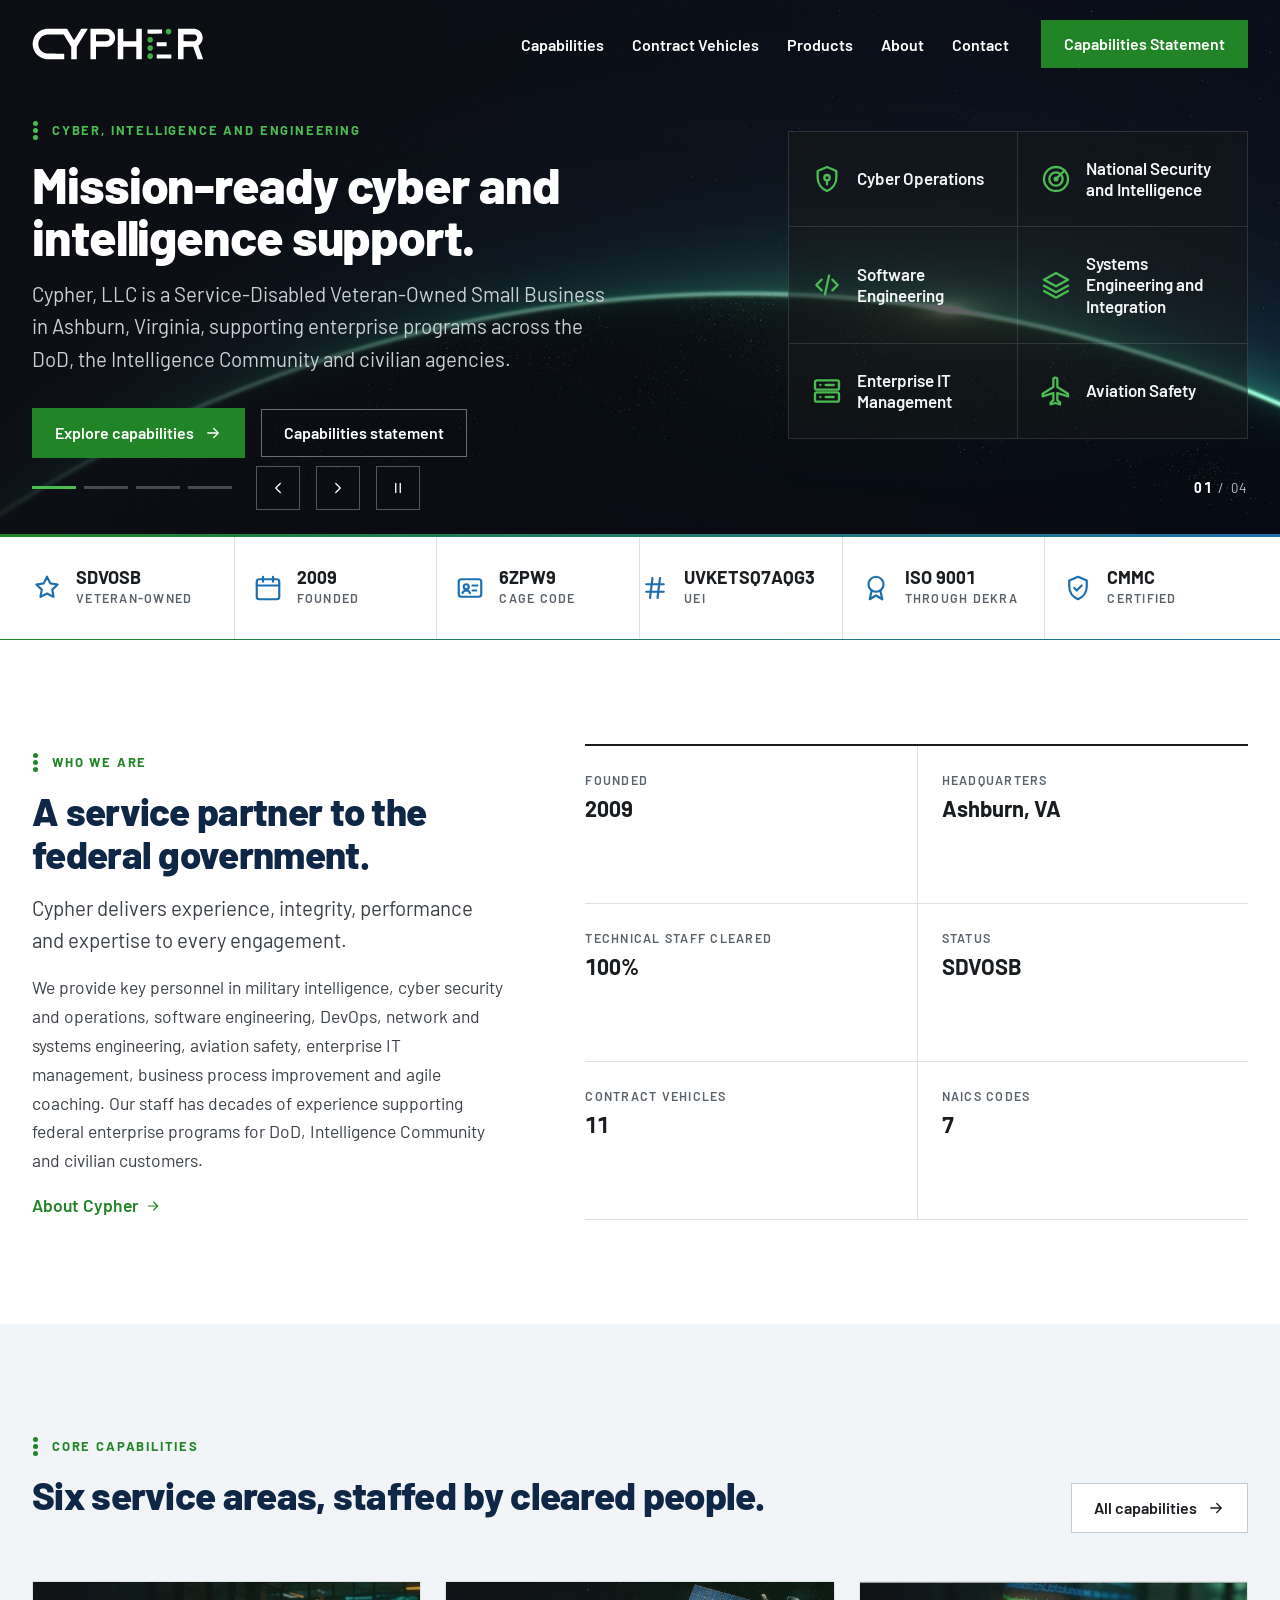
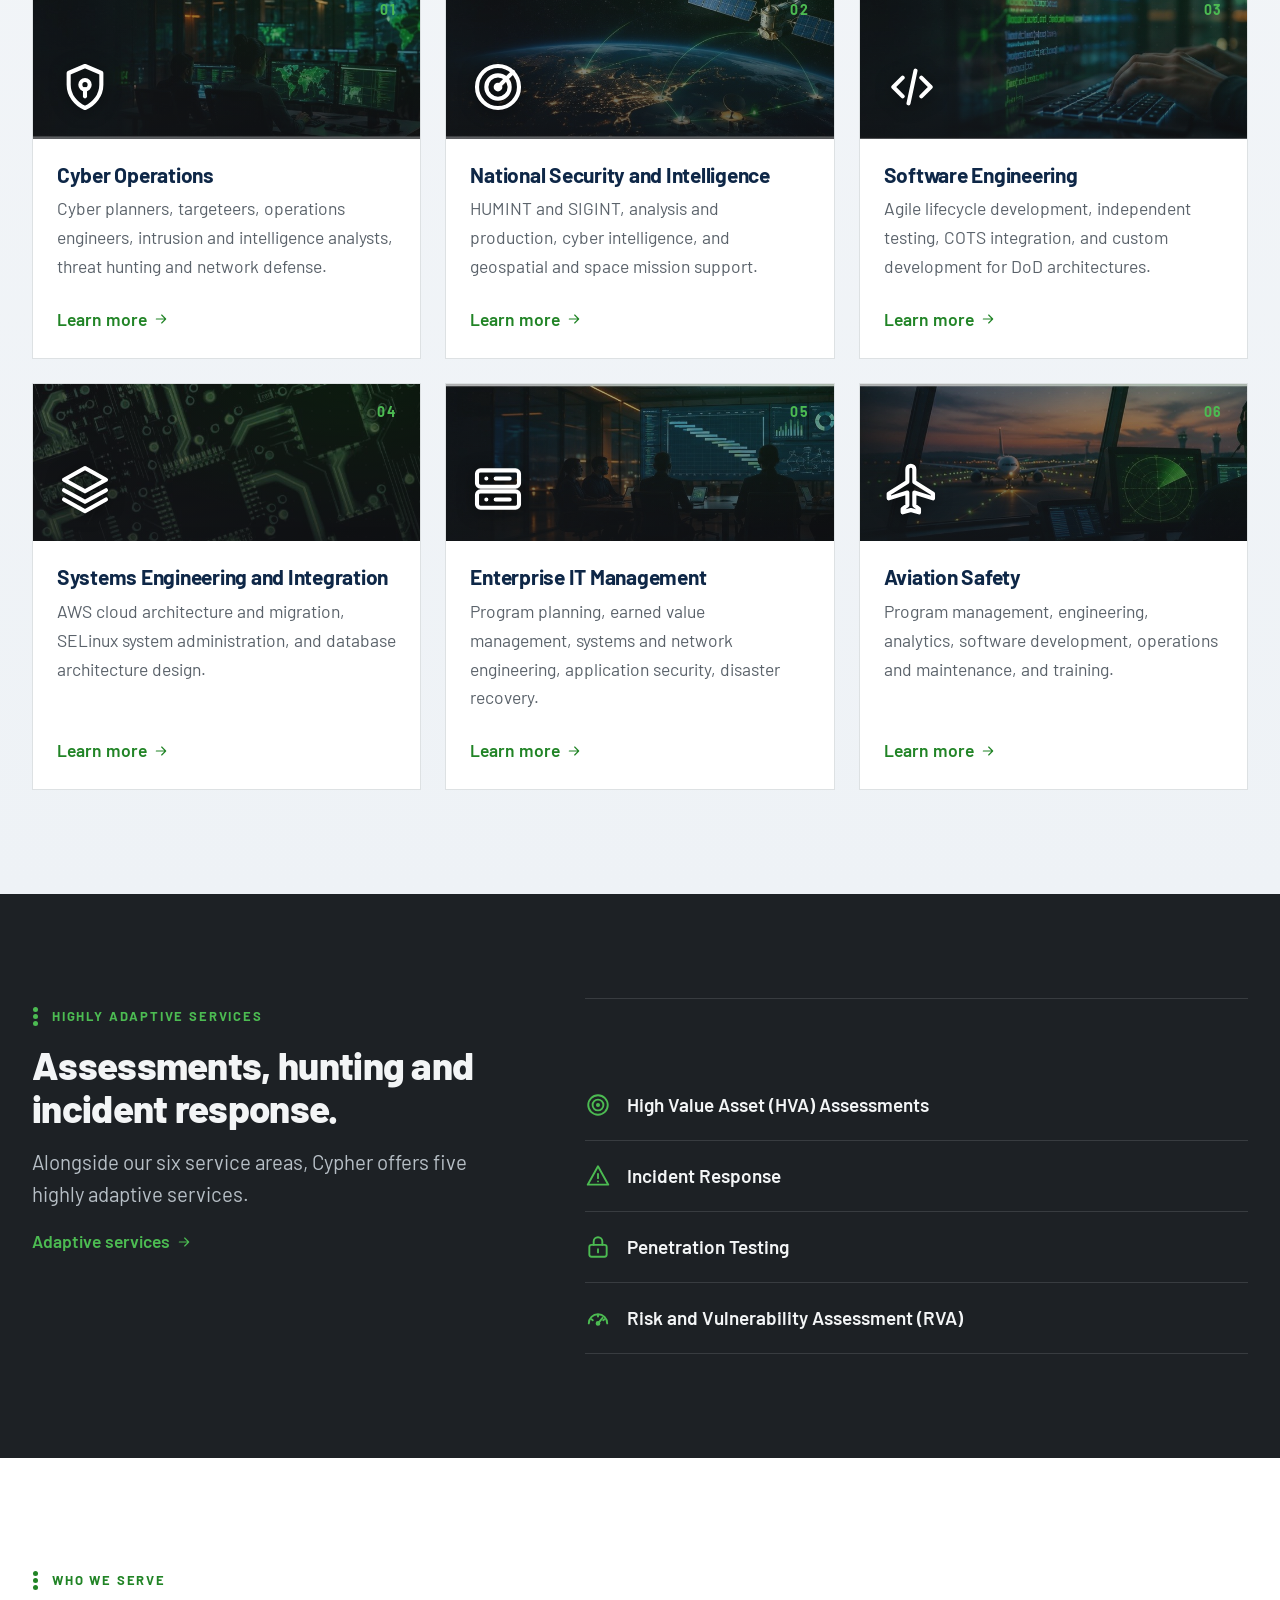
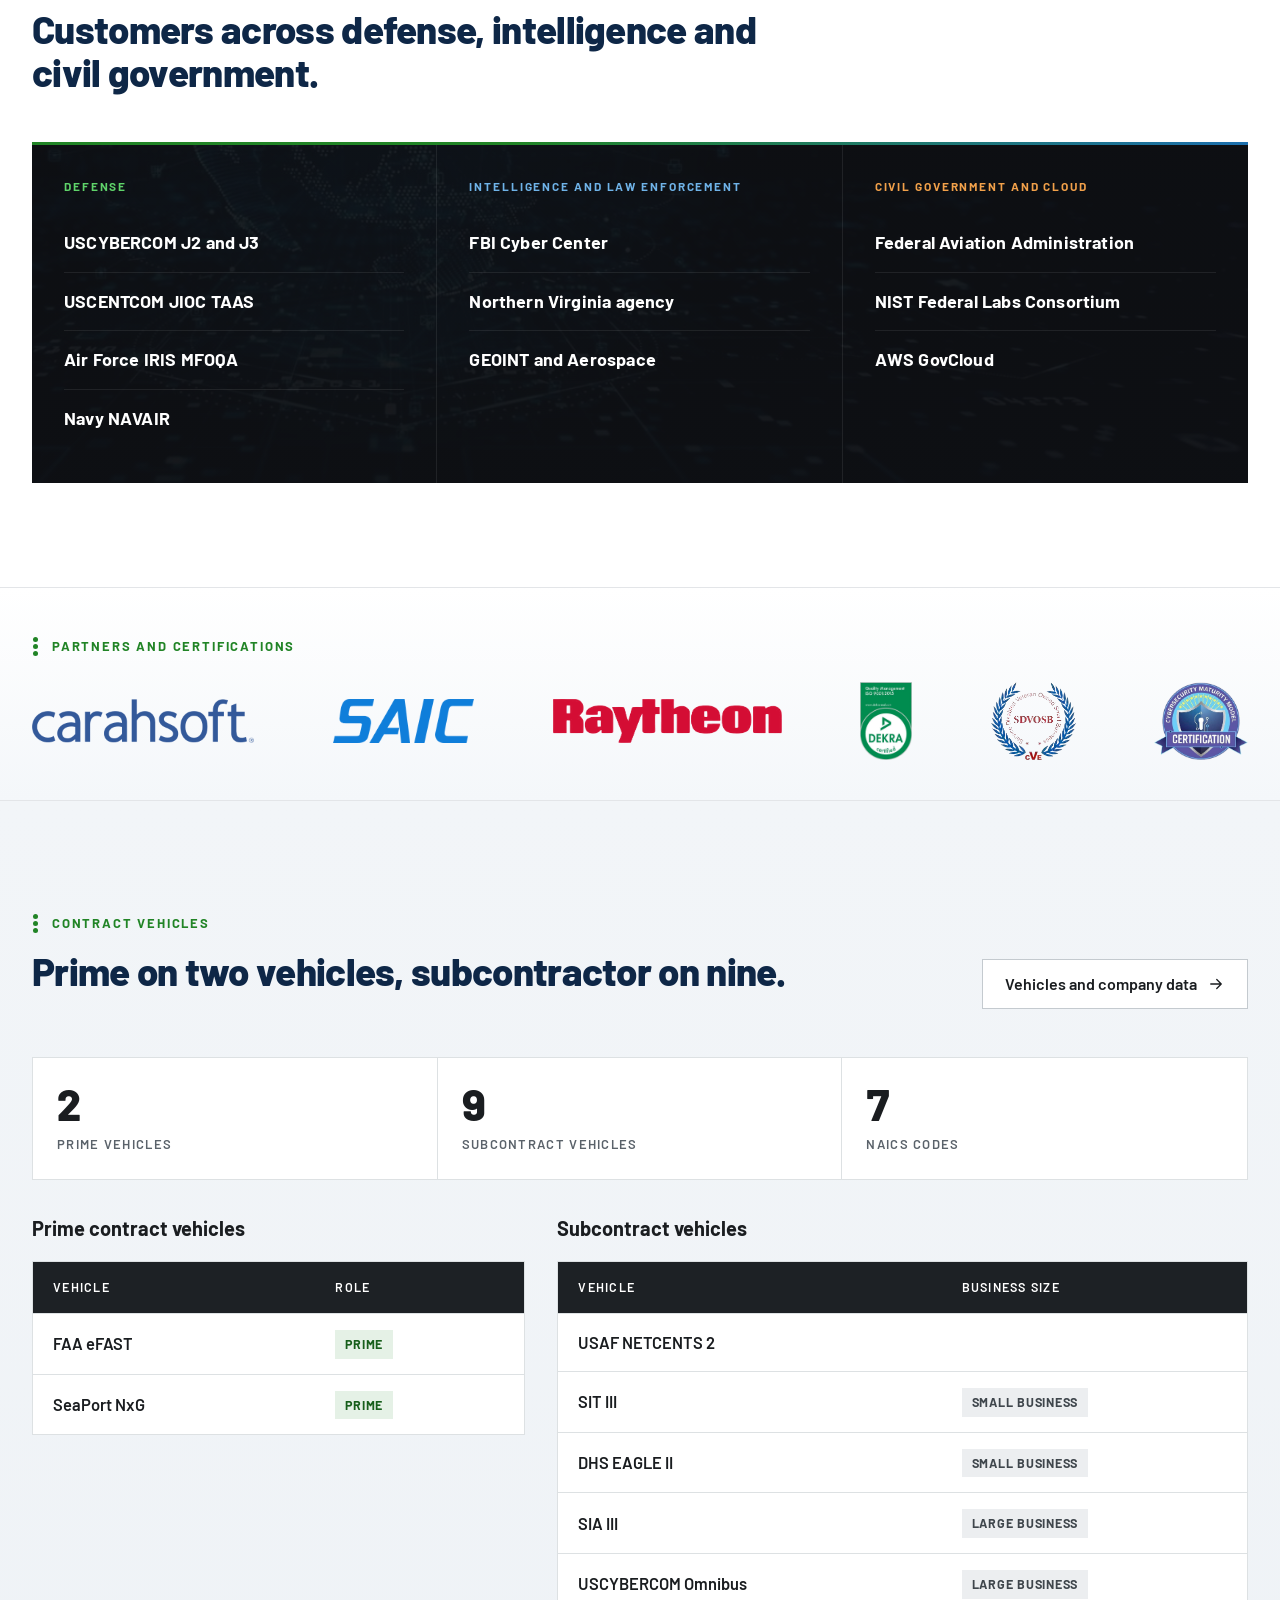
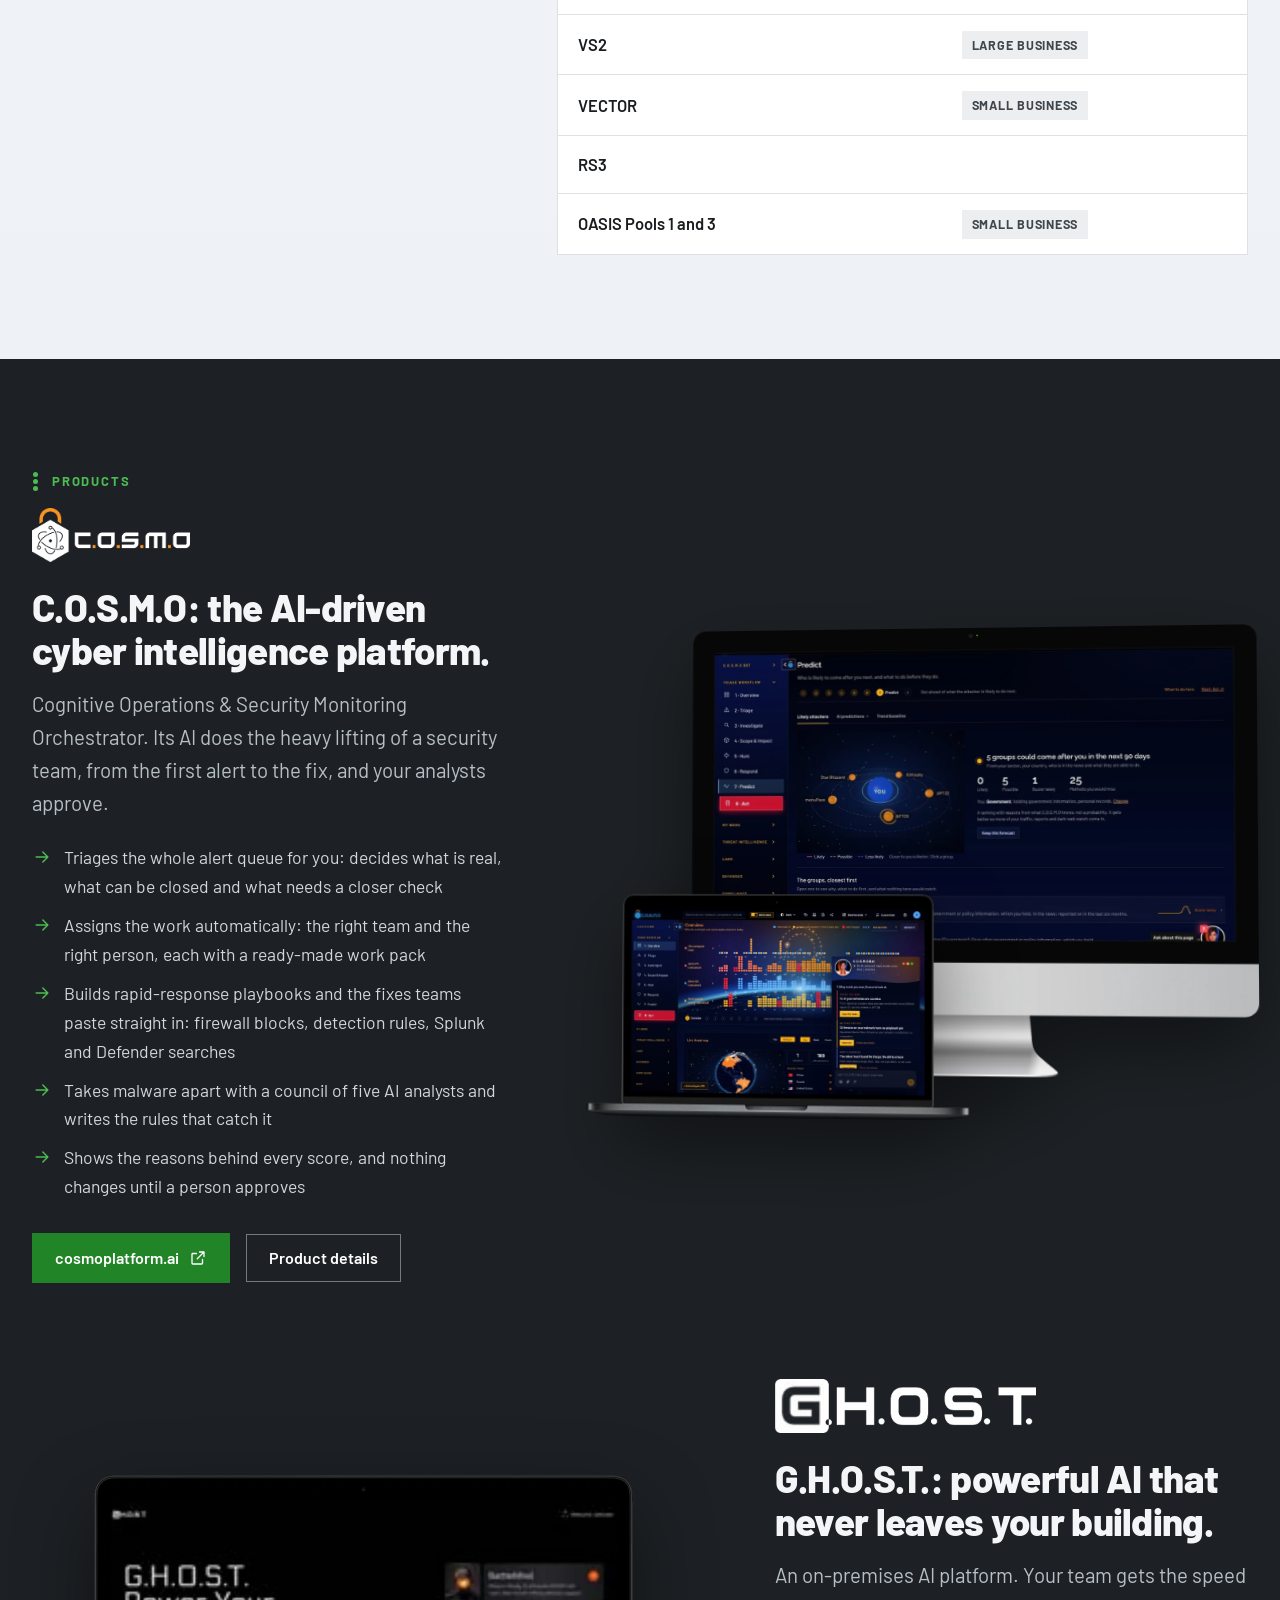
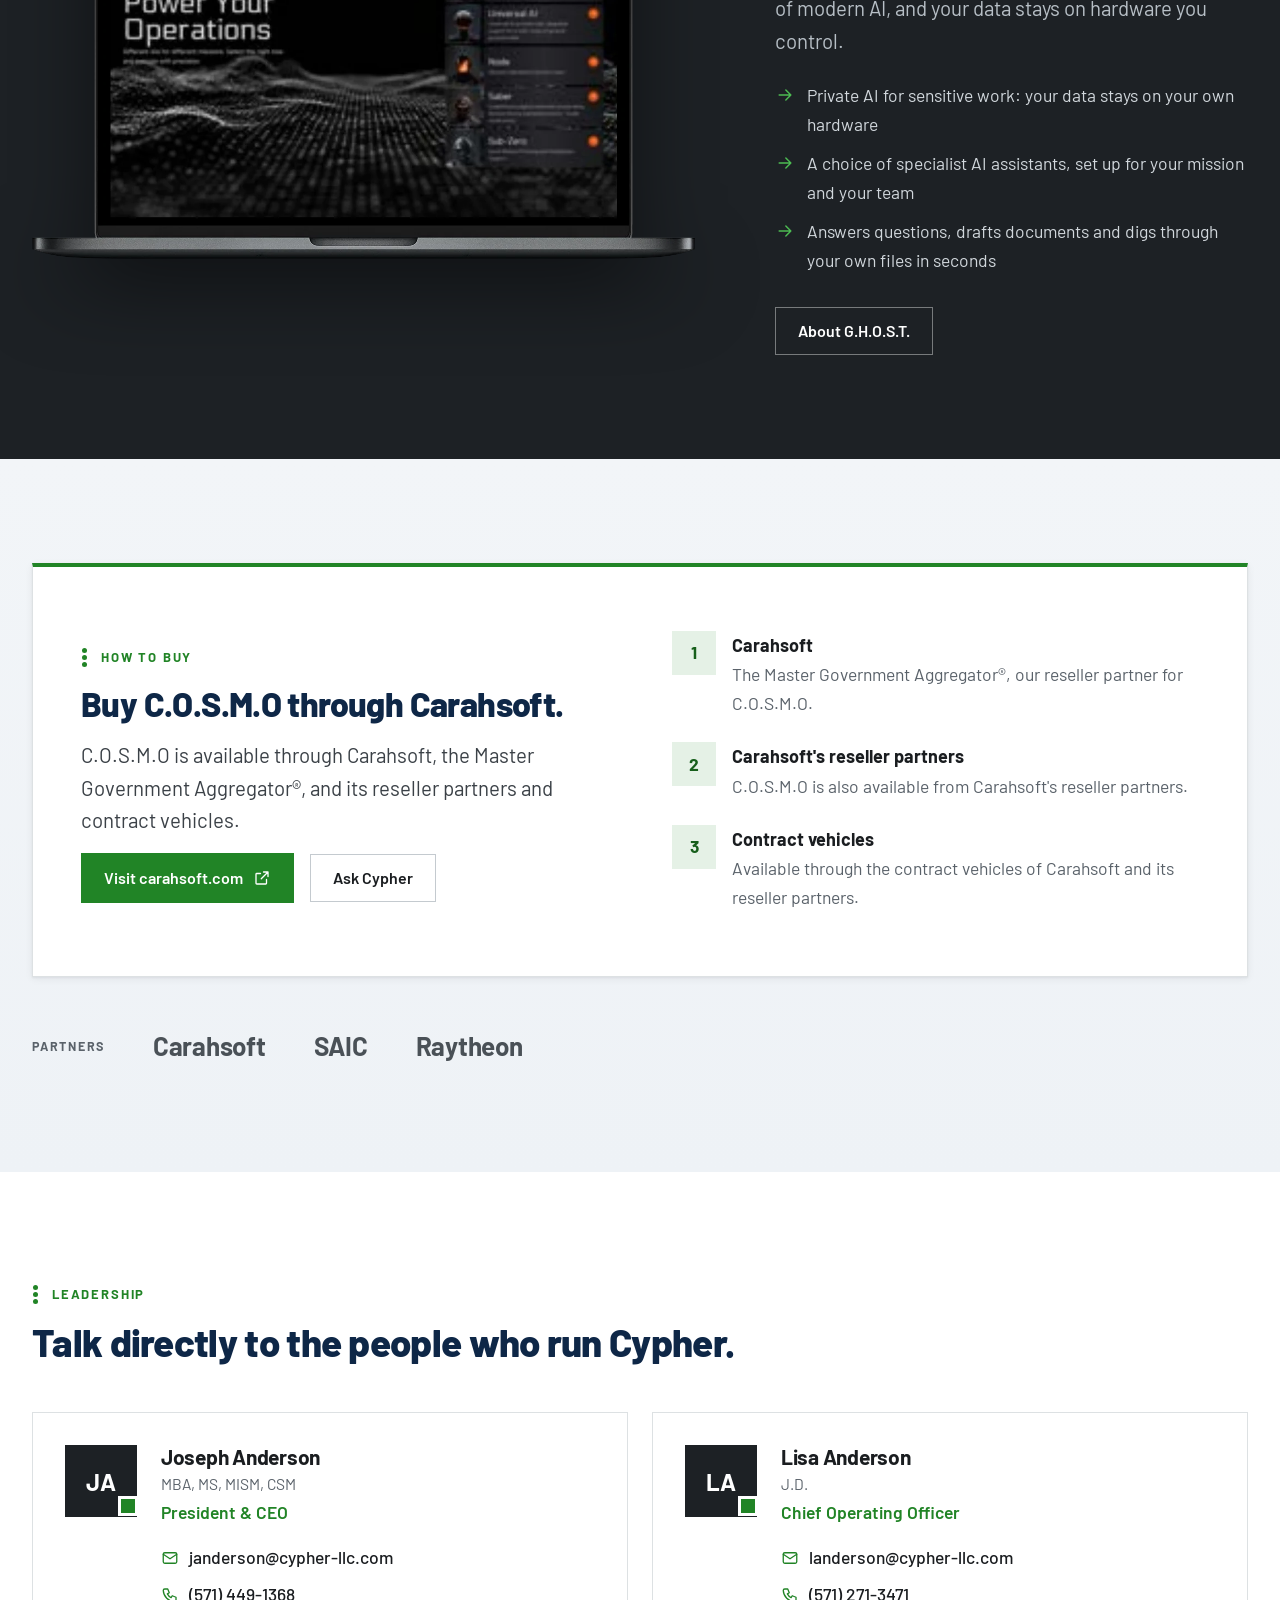
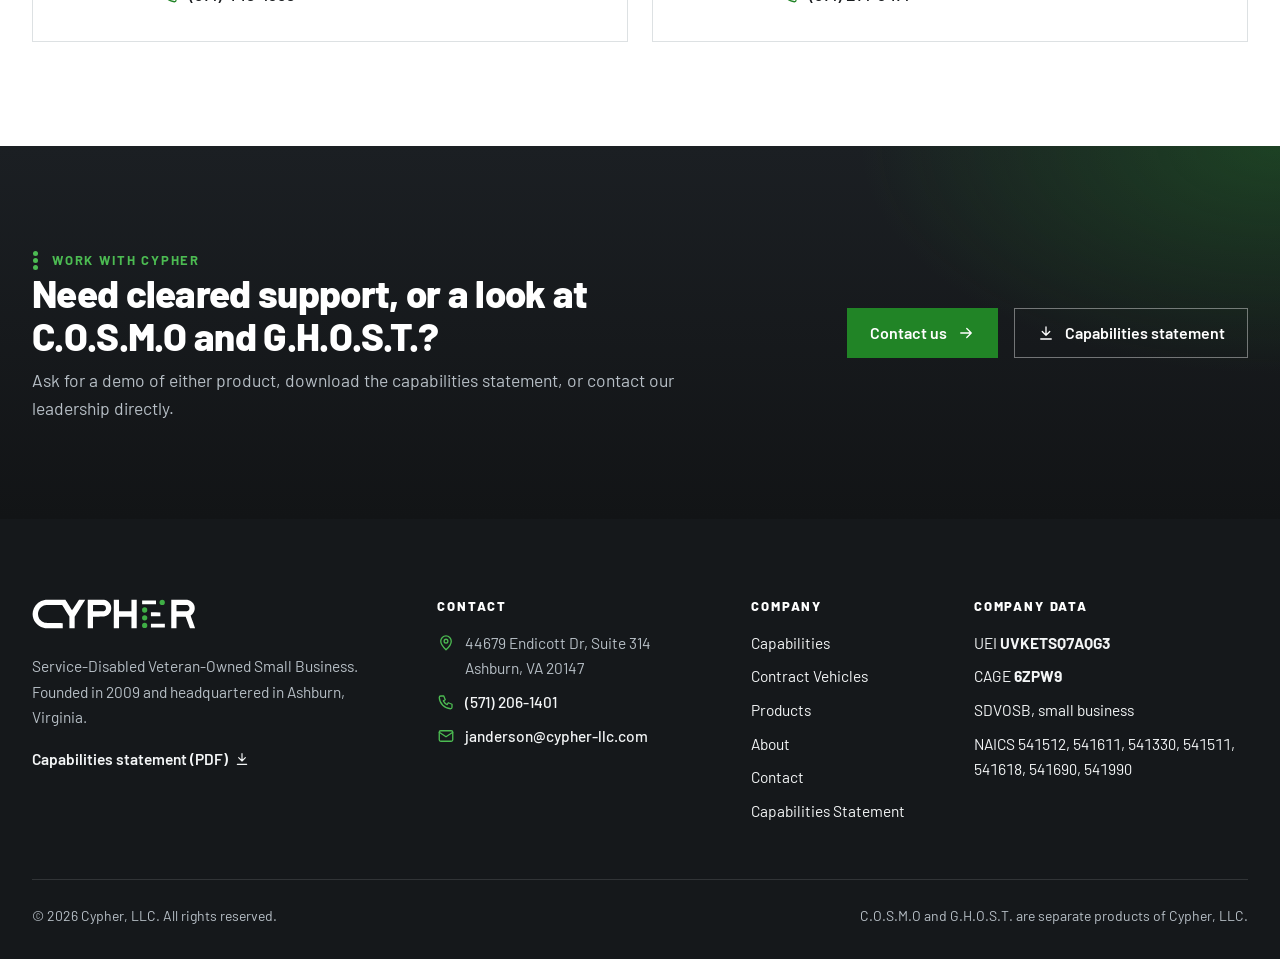
==== commit bcf0abde: "Publish website Co-Authored-By: Claude Sonnet 5.5 <noreply@anthropic.com> Claude-Session: https://cl" ====
--- a/index.html
+++ b/index.html
@@ -23,7 +23,7 @@
       <img class="light-logo" src="assets/img/cypher-logo-white.svg" width="1430" height="260" alt="Cypher">
       <img class="dark-logo" src="assets/img/cypher-logo.svg" width="1430" height="260" alt="" aria-hidden="true">
     </a>
-    <button class="menu-btn" type="button" aria-expanded="false" aria-controls="site-nav"><svg viewBox="0 0 24 24" class="" aria-hidden="true" focusable="false"><use href="#i-menu"/></svg>Menu</button>
+    <button class="menu-btn" type="button" aria-expanded="false" aria-controls="site-nav"><svg class="" aria-hidden="true" focusable="false"><use href="#i-menu"/></svg>Menu</button>
     <nav class="nav" id="site-nav" aria-label="Main">
       <ul>
         <li><a href="services.html">Capabilities</a></li>
@@ -46,9 +46,9 @@
             <p class="eyebrow">Cyber, intelligence and engineering</p>
             <h1 class="title">Mission-ready cyber and intelligence support.</h1>
             <p class="lead">Cypher, LLC is a Service-Disabled Veteran-Owned Small Business in Ashburn, Virginia, supporting enterprise programs across the DoD, the Intelligence Community and civilian agencies.</p>
-            <div class="btn-row"><a class="btn btn-primary" href="services.html">Explore capabilities <svg viewBox="0 0 24 24" class="" aria-hidden="true" focusable="false"><use href="#i-arrow"/></svg></a><a class="btn btn-outline" href="capabilities.html">Capabilities statement</a></div>
-          </div>
-          <div class="visual"><ul class="areas-visual" aria-label="Service areas"><li><svg viewBox="0 0 24 24" class="" aria-hidden="true" focusable="false"><use href="#i-shield"/></svg>Cyber Operations</li><li><svg viewBox="0 0 24 24" class="" aria-hidden="true" focusable="false"><use href="#i-radar"/></svg>National Security and Intelligence</li><li><svg viewBox="0 0 24 24" class="" aria-hidden="true" focusable="false"><use href="#i-code"/></svg>Software Engineering</li><li><svg viewBox="0 0 24 24" class="" aria-hidden="true" focusable="false"><use href="#i-layers"/></svg>Systems Engineering and Integration</li><li><svg viewBox="0 0 24 24" class="" aria-hidden="true" focusable="false"><use href="#i-server"/></svg>Enterprise IT Management</li><li><svg viewBox="0 0 24 24" class="" aria-hidden="true" focusable="false"><use href="#i-plane"/></svg>Aviation Safety</li></ul></div>
+            <div class="btn-row"><a class="btn btn-primary" href="services.html">Explore capabilities <svg class="" aria-hidden="true" focusable="false"><use href="#i-arrow"/></svg></a><a class="btn btn-outline" href="capabilities.html">Capabilities statement</a></div>
+          </div>
+          <div class="visual"><ul class="areas-visual" aria-label="Service areas"><li><svg class="" aria-hidden="true" focusable="false"><use href="#i-shield"/></svg>Cyber Operations</li><li><svg class="" aria-hidden="true" focusable="false"><use href="#i-radar"/></svg>National Security and Intelligence</li><li><svg class="" aria-hidden="true" focusable="false"><use href="#i-code"/></svg>Software Engineering</li><li><svg class="" aria-hidden="true" focusable="false"><use href="#i-layers"/></svg>Systems Engineering and Integration</li><li><svg class="" aria-hidden="true" focusable="false"><use href="#i-server"/></svg>Enterprise IT Management</li><li><svg class="" aria-hidden="true" focusable="false"><use href="#i-plane"/></svg>Aviation Safety</li></ul></div>
         </div>
       </div>
       <div class="slide" role="group" aria-roledescription="slide" aria-label="2 of 4">
@@ -57,7 +57,7 @@
             <p class="eyebrow">Our people</p>
             <h2 class="title">Cleared engineers, onsite with you.</h2>
             <p class="lead">Our technical staff is 100% cleared and supports customers onsite, with decades of experience on federal enterprise programs.</p>
-            <div class="btn-row"><a class="btn btn-primary" href="contact.html">Talk to us <svg viewBox="0 0 24 24" class="" aria-hidden="true" focusable="false"><use href="#i-arrow"/></svg></a><a class="btn btn-outline" href="about.html#leadership">Meet our leadership</a></div>
+            <div class="btn-row"><a class="btn btn-primary" href="contact.html">Talk to us <svg class="" aria-hidden="true" focusable="false"><use href="#i-arrow"/></svg></a><a class="btn btn-outline" href="about.html#leadership">Meet our leadership</a></div>
           </div>
           <div class="visual">
             <div class="stat-visual">
@@ -74,7 +74,7 @@
             <p class="eyebrow">Our products</p>
             <h2 class="title">C.O.S.M.O: our threat-operations platform.</h2>
             <p class="lead">The AI-driven cyber intelligence platform. It triages every alert, takes malware apart, assigns the work and writes the response playbooks. Your analysts approve.</p>
-            <div class="btn-row"><a class="btn btn-primary" href="https://cosmoplatform.ai">Visit cosmoplatform.ai <svg viewBox="0 0 24 24" class="" aria-hidden="true" focusable="false"><use href="#i-external"/></svg></a><a class="btn btn-outline" href="products.html">Our products</a></div>
+            <div class="btn-row"><a class="btn btn-primary" href="https://cosmoplatform.ai">Visit cosmoplatform.ai <svg class="" aria-hidden="true" focusable="false"><use href="#i-external"/></svg></a><a class="btn btn-outline" href="products.html">Our products</a></div>
           </div>
           <div class="visual"><div class="duo"><figure class="device monitor mocked"><img src="assets/img/mock/cosmo-triage-imac.webp" loading="lazy" alt="C.O.S.M.O Triage screen ranking alerts"></figure><figure class="device laptop mocked"><img src="assets/img/mock/cosmo-overview-macbook.webp" loading="lazy" alt="C.O.S.M.O Overview screen with live threat map"></figure></div></div>
         </div>
@@ -85,7 +85,7 @@
             <p class="eyebrow">Our products</p>
             <h2 class="title">G.H.O.S.T.: AI that stays on your infrastructure.</h2>
             <p class="lead">Powerful AI that never leaves your building. Your team gets the speed of modern AI; your data stays on hardware you control.</p>
-            <div class="btn-row"><a class="btn btn-primary" href="products.html#ghost">About G.H.O.S.T. <svg viewBox="0 0 24 24" class="" aria-hidden="true" focusable="false"><use href="#i-arrow"/></svg></a><a class="btn btn-outline" href="contact.html">Ask for a demo</a></div>
+            <div class="btn-row"><a class="btn btn-primary" href="products.html#ghost">About G.H.O.S.T. <svg class="" aria-hidden="true" focusable="false"><use href="#i-arrow"/></svg></a><a class="btn btn-outline" href="contact.html">Ask for a demo</a></div>
           </div>
           <div class="visual"><figure class="device laptop mocked"><img src="assets/img/mock/ghost-screen-macbook.webp" loading="lazy" alt="G.H.O.S.T. home screen offering a choice of AI models"></figure></div>
         </div>
@@ -94,9 +94,9 @@
     <div class="slider-ui">
       <div class="wrap">
         <div class="dots-nav"></div>
-        <button class="icon-btn" type="button" data-prev aria-label="Previous slide"><svg viewBox="0 0 24 24" class="" aria-hidden="true" focusable="false"><use href="#i-left"/></svg></button>
-        <button class="icon-btn" type="button" data-next aria-label="Next slide"><svg viewBox="0 0 24 24" class="" aria-hidden="true" focusable="false"><use href="#i-right"/></svg></button>
-        <button class="icon-btn" type="button" data-play aria-label="Pause slideshow"><span class="i-pause"><svg viewBox="0 0 24 24" class="" aria-hidden="true" focusable="false"><use href="#i-pause"/></svg></span><span class="i-play" style="display:none"><svg viewBox="0 0 24 24" class="" aria-hidden="true" focusable="false"><use href="#i-play"/></svg></span></button>
+        <button class="icon-btn" type="button" data-prev aria-label="Previous slide"><svg class="" aria-hidden="true" focusable="false"><use href="#i-left"/></svg></button>
+        <button class="icon-btn" type="button" data-next aria-label="Next slide"><svg class="" aria-hidden="true" focusable="false"><use href="#i-right"/></svg></button>
+        <button class="icon-btn" type="button" data-play aria-label="Pause slideshow"><span class="i-pause"><svg class="" aria-hidden="true" focusable="false"><use href="#i-pause"/></svg></span><span class="i-play" style="display:none"><svg class="" aria-hidden="true" focusable="false"><use href="#i-play"/></svg></span></button>
         <span class="slide-count" aria-hidden="true"><b>01</b> / 04</span>
       </div>
     </div>
@@ -105,12 +105,12 @@
   <section class="creds" aria-label="Credentials">
     <div class="wrap">
       <ul data-stagger>
-        <li><svg viewBox="0 0 24 24" class="" aria-hidden="true" focusable="false"><use href="#i-star"/></svg><div><b>SDVOSB</b><span>Veteran-owned</span></div></li>
-        <li><svg viewBox="0 0 24 24" class="" aria-hidden="true" focusable="false"><use href="#i-calendar"/></svg><div><b data-count="2009" data-from="1980">2009</b><span>Founded</span></div></li>
-        <li><svg viewBox="0 0 24 24" class="" aria-hidden="true" focusable="false"><use href="#i-id"/></svg><div><b>6ZPW9</b><span>CAGE code</span></div></li>
-        <li><svg viewBox="0 0 24 24" class="" aria-hidden="true" focusable="false"><use href="#i-hash"/></svg><div><b>UVKETSQ7AQG3</b><span>UEI</span></div></li>
-        <li><svg viewBox="0 0 24 24" class="" aria-hidden="true" focusable="false"><use href="#i-award"/></svg><div><b>ISO 9001</b><span>Through DEKRA</span></div></li>
-        <li><svg viewBox="0 0 24 24" class="" aria-hidden="true" focusable="false"><use href="#i-lockshield"/></svg><div><b>CMMC</b><span>Certified</span></div></li>
+        <li><svg class="" aria-hidden="true" focusable="false"><use href="#i-star"/></svg><div><b>SDVOSB</b><span>Veteran-owned</span></div></li>
+        <li><svg class="" aria-hidden="true" focusable="false"><use href="#i-calendar"/></svg><div><b data-count="2009" data-from="1980">2009</b><span>Founded</span></div></li>
+        <li><svg class="" aria-hidden="true" focusable="false"><use href="#i-id"/></svg><div><b>6ZPW9</b><span>CAGE code</span></div></li>
+        <li><svg class="" aria-hidden="true" focusable="false"><use href="#i-hash"/></svg><div><b>UVKETSQ7AQG3</b><span>UEI</span></div></li>
+        <li><svg class="" aria-hidden="true" focusable="false"><use href="#i-award"/></svg><div><b>ISO 9001</b><span>Through DEKRA</span></div></li>
+        <li><svg class="" aria-hidden="true" focusable="false"><use href="#i-lockshield"/></svg><div><b>CMMC</b><span>Certified</span></div></li>
       </ul>
     </div>
   </section>
@@ -122,14 +122,16 @@
         <h2>A service partner to the federal government.</h2>
         <p class="lead">Cypher delivers experience, integrity, performance and expertise to every engagement.</p>
         <p>We provide key personnel in military intelligence, cyber security and operations, software engineering, DevOps, network and systems engineering, aviation safety, enterprise IT management, business process improvement and agile coaching. Our staff has decades of experience supporting federal enterprise programs for DoD, Intelligence Community and civilian customers.</p>
-        <a class="more" href="about.html">About Cypher <svg viewBox="0 0 24 24" class="" aria-hidden="true" focusable="false"><use href="#i-arrow"/></svg></a>
-      </div>
-      <div class="facts" data-stagger>
-        <div class="kpi"><svg viewBox="0 0 24 24" class="ki" aria-hidden="true" focusable="false"><use href="#i-lockshield"/></svg><b><span data-count="100" data-suffix="%">100%</span></b><span>Cleared technical staff</span></div>
-        <div class="kpi"><svg viewBox="0 0 24 24" class="ki" aria-hidden="true" focusable="false"><use href="#i-layers"/></svg><b><span data-count="11">11</span></b><span>Contract vehicles</span></div>
-        <div class="kpi"><svg viewBox="0 0 24 24" class="ki" aria-hidden="true" focusable="false"><use href="#i-hash"/></svg><b><span data-count="7">7</span></b><span>NAICS codes</span></div>
-        <p class="facts-foot"><svg viewBox="0 0 24 24" aria-hidden="true" focusable="false"><use href="#i-pin"/></svg>Service-Disabled Veteran-Owned &middot; Est. 2009 &middot; Ashburn, VA</p>
-      </div>
+        <a class="more" href="about.html">About Cypher <svg class="" aria-hidden="true" focusable="false"><use href="#i-arrow"/></svg></a>
+      </div>
+      <dl class="facts" data-stagger>
+        <div><dt>Founded</dt><dd>2009</dd></div>
+        <div><dt>Headquarters</dt><dd>Ashburn, VA</dd></div>
+        <div><dt>Technical staff cleared</dt><dd><span data-count="100" data-suffix="%">100%</span></dd></div>
+        <div><dt>Status</dt><dd>SDVOSB</dd></div>
+        <div><dt>Contract vehicles</dt><dd><span data-count="11">11</span></dd></div>
+        <div><dt>NAICS codes</dt><dd><span data-count="7">7</span></dd></div>
+      </dl>
     </div>
   </section>
 
@@ -138,34 +140,34 @@
       <div class="head-row">
         <div class="head reveal">
           <p class="eyebrow">Core capabilities</p>
-          <h2>Six service areas, staffed by cleared professionals.</h2>
-        </div>
-        <a class="btn btn-outline reveal" href="services.html">All capabilities <svg viewBox="0 0 24 24" class="" aria-hidden="true" focusable="false"><use href="#i-arrow"/></svg></a>
+          <h2>Six service areas, staffed by cleared people.</h2>
+        </div>
+        <a class="btn btn-outline reveal" href="services.html">All capabilities <svg class="" aria-hidden="true" focusable="false"><use href="#i-arrow"/></svg></a>
       </div>
       <div class="cards" data-stagger>
         <a class="card" href="services.html#cyber">
-          <div class="art"><div class="fill photo" style="background-image:url('assets/img/sectors/cyber-operations.webp')"></div><svg viewBox="0 0 24 24" class="ico" aria-hidden="true" focusable="false"><use href="#i-shield"/></svg><span class="no">01</span></div>
-          <div class="body"><h3>Cyber Operations</h3><p>Cyber planners, targeteers, operations engineers, intrusion and intelligence analysts, threat hunting and network defense.</p><span class="more">Learn more <svg viewBox="0 0 24 24" class="" aria-hidden="true" focusable="false"><use href="#i-arrow"/></svg></span></div>
+          <div class="art"><div class="fill"></div><svg class="ico" aria-hidden="true" focusable="false"><use href="#i-shield"/></svg><span class="no">01</span></div>
+          <div class="body"><h3>Cyber Operations</h3><p>Cyber planners, targeteers, operations engineers, intrusion and intelligence analysts, threat hunting and network defense.</p><span class="more">Learn more <svg class="" aria-hidden="true" focusable="false"><use href="#i-arrow"/></svg></span></div>
         </a>
         <a class="card" href="services.html#intel">
-          <div class="art"><div class="fill photo" style="background-image:url('assets/img/sectors/national-security.webp')"></div><svg viewBox="0 0 24 24" class="ico" aria-hidden="true" focusable="false"><use href="#i-radar"/></svg><span class="no">02</span></div>
-          <div class="body"><h3>National Security and Intelligence</h3><p>HUMINT and SIGINT, analysis and production, cyber intelligence, and geospatial and space mission support.</p><span class="more">Learn more <svg viewBox="0 0 24 24" class="" aria-hidden="true" focusable="false"><use href="#i-arrow"/></svg></span></div>
+          <div class="art"><div class="fill"></div><svg class="ico" aria-hidden="true" focusable="false"><use href="#i-radar"/></svg><span class="no">02</span></div>
+          <div class="body"><h3>National Security and Intelligence</h3><p>HUMINT and SIGINT, analysis and production, cyber intelligence, and geospatial and space mission support.</p><span class="more">Learn more <svg class="" aria-hidden="true" focusable="false"><use href="#i-arrow"/></svg></span></div>
         </a>
         <a class="card" href="services.html#software">
-          <div class="art"><div class="fill photo" style="background-image:url('assets/img/sectors/software-engineering.webp')"></div><svg viewBox="0 0 24 24" class="ico" aria-hidden="true" focusable="false"><use href="#i-code"/></svg><span class="no">03</span></div>
-          <div class="body"><h3>Software Engineering</h3><p>Agile lifecycle development, independent testing, COTS integration, and custom development for DoD architectures.</p><span class="more">Learn more <svg viewBox="0 0 24 24" class="" aria-hidden="true" focusable="false"><use href="#i-arrow"/></svg></span></div>
+          <div class="art"><div class="fill"></div><svg class="ico" aria-hidden="true" focusable="false"><use href="#i-code"/></svg><span class="no">03</span></div>
+          <div class="body"><h3>Software Engineering</h3><p>Agile lifecycle development, independent testing, COTS integration, and custom development for DoD architectures.</p><span class="more">Learn more <svg class="" aria-hidden="true" focusable="false"><use href="#i-arrow"/></svg></span></div>
         </a>
         <a class="card" href="services.html#systems">
-          <div class="art"><div class="fill photo" style="background-image:url('assets/img/sectors/systems-engineering.webp')"></div><svg viewBox="0 0 24 24" class="ico" aria-hidden="true" focusable="false"><use href="#i-layers"/></svg><span class="no">04</span></div>
-          <div class="body"><h3>Systems Engineering and Integration</h3><p>AWS cloud architecture and migration, SELinux system administration, and database architecture design.</p><span class="more">Learn more <svg viewBox="0 0 24 24" class="" aria-hidden="true" focusable="false"><use href="#i-arrow"/></svg></span></div>
+          <div class="art"><div class="fill"></div><svg class="ico" aria-hidden="true" focusable="false"><use href="#i-layers"/></svg><span class="no">04</span></div>
+          <div class="body"><h3>Systems Engineering and Integration</h3><p>AWS cloud architecture and migration, SELinux system administration, and database architecture design.</p><span class="more">Learn more <svg class="" aria-hidden="true" focusable="false"><use href="#i-arrow"/></svg></span></div>
         </a>
         <a class="card" href="services.html#enterprise">
-          <div class="art"><div class="fill photo" style="background-image:url('assets/img/sectors/enterprise-it.webp')"></div><svg viewBox="0 0 24 24" class="ico" aria-hidden="true" focusable="false"><use href="#i-server"/></svg><span class="no">05</span></div>
-          <div class="body"><h3>Enterprise IT Management</h3><p>Program planning, earned value management, systems and network engineering, application security, disaster recovery.</p><span class="more">Learn more <svg viewBox="0 0 24 24" class="" aria-hidden="true" focusable="false"><use href="#i-arrow"/></svg></span></div>
+          <div class="art"><div class="fill"></div><svg class="ico" aria-hidden="true" focusable="false"><use href="#i-server"/></svg><span class="no">05</span></div>
+          <div class="body"><h3>Enterprise IT Management</h3><p>Program planning, earned value management, systems and network engineering, application security, disaster recovery.</p><span class="more">Learn more <svg class="" aria-hidden="true" focusable="false"><use href="#i-arrow"/></svg></span></div>
         </a>
         <a class="card" href="services.html#aviation">
-          <div class="art"><div class="fill photo" style="background-image:url('assets/img/sectors/aviation-safety.webp')"></div><svg viewBox="0 0 24 24" class="ico" aria-hidden="true" focusable="false"><use href="#i-plane"/></svg><span class="no">06</span></div>
-          <div class="body"><h3>Aviation Safety</h3><p>Program management, engineering, analytics, software development, operations and maintenance, and training.</p><span class="more">Learn more <svg viewBox="0 0 24 24" class="" aria-hidden="true" focusable="false"><use href="#i-arrow"/></svg></span></div>
+          <div class="art"><div class="fill"></div><svg class="ico" aria-hidden="true" focusable="false"><use href="#i-plane"/></svg><span class="no">06</span></div>
+          <div class="body"><h3>Aviation Safety</h3><p>Program management, engineering, analytics, software development, operations and maintenance, and training.</p><span class="more">Learn more <svg class="" aria-hidden="true" focusable="false"><use href="#i-arrow"/></svg></span></div>
         </a>
       </div>
     </div>
@@ -177,9 +179,9 @@
         <p class="eyebrow">Highly adaptive services</p>
         <h2>Assessments, hunting and incident response.</h2>
         <p class="lead">Alongside our six service areas, Cypher offers five highly adaptive services.</p>
-        <a class="more" href="services.html#adaptive">Adaptive services <svg viewBox="0 0 24 24" class="" aria-hidden="true" focusable="false"><use href="#i-arrow"/></svg></a>
-      </div>
-      <ul class="svc-list" data-stagger><li><svg viewBox="0 0 24 24" class="" aria-hidden="true" focusable="false"><use href="#i-crosshair"/></svg>Cyber Hunt</li><li><svg viewBox="0 0 24 24" class="" aria-hidden="true" focusable="false"><use href="#i-target"/></svg>High Value Asset (HVA) Assessments</li><li><svg viewBox="0 0 24 24" class="" aria-hidden="true" focusable="false"><use href="#i-alert"/></svg>Incident Response</li><li><svg viewBox="0 0 24 24" class="" aria-hidden="true" focusable="false"><use href="#i-lock"/></svg>Penetration Testing</li><li><svg viewBox="0 0 24 24" class="" aria-hidden="true" focusable="false"><use href="#i-gauge"/></svg>Risk and Vulnerability Assessment (RVA)</li></ul>
+        <a class="more" href="services.html#adaptive">Adaptive services <svg class="" aria-hidden="true" focusable="false"><use href="#i-arrow"/></svg></a>
+      </div>
+      <ul class="svc-list" data-stagger><li><svg class="" aria-hidden="true" focusable="false"><use href="#i-crosshair"/></svg>Cyber Hunt</li><li><svg class="" aria-hidden="true" focusable="false"><use href="#i-target"/></svg>High Value Asset (HVA) Assessments</li><li><svg class="" aria-hidden="true" focusable="false"><use href="#i-alert"/></svg>Incident Response</li><li><svg class="" aria-hidden="true" focusable="false"><use href="#i-lock"/></svg>Penetration Testing</li><li><svg class="" aria-hidden="true" focusable="false"><use href="#i-gauge"/></svg>Risk and Vulnerability Assessment (RVA)</li></ul>
     </div>
   </section>
 
@@ -213,18 +215,24 @@
           <p class="eyebrow">Contract vehicles</p>
           <h2>Prime on two vehicles, subcontractor on nine.</h2>
         </div>
-        <a class="btn btn-outline reveal" href="contract-vehicles.html">Vehicles and company data <svg viewBox="0 0 24 24" class="" aria-hidden="true" focusable="false"><use href="#i-arrow"/></svg></a>
+        <a class="btn btn-outline reveal" href="contract-vehicles.html">Vehicles and company data <svg class="" aria-hidden="true" focusable="false"><use href="#i-arrow"/></svg></a>
       </div>
       <div class="stats reveal">
-        <div><svg viewBox="0 0 24 24" aria-hidden="true" focusable="false"><use href="#i-award"/></svg><p><b data-count="2">2</b><span>Prime vehicles</span></p></div>
-        <div><svg viewBox="0 0 24 24" aria-hidden="true" focusable="false"><use href="#i-layers"/></svg><p><b data-count="9">9</b><span>Subcontract vehicles</span></p></div>
-        <div><svg viewBox="0 0 24 24" aria-hidden="true" focusable="false"><use href="#i-hash"/></svg><p><b data-count="7">7</b><span>NAICS codes</span></p></div>
-      </div>
-      <div class="vx">
-        <div class="vx-lead reveal"><h2>Prime contract vehicles</h2></div>
-        <ol class="vx-prime reveal"><li><span class="vx-n">01</span><b>FAA eFAST</b><i>Prime contract</i></li><li><span class="vx-n">02</span><b>SeaPort NxG</b><i>Prime contract</i></li></ol>
-        <div class="vx-lead reveal"><h2>Subcontract vehicles</h2></div>
-        <div class="vx-cols reveal"><div class="vx-col"><svg viewBox="0 0 24 24" aria-hidden="true" focusable="false"><use href="#i-star"/></svg><h3>Small business</h3><ul class="bul"><li>SIT III</li><li>DHS EAGLE II</li><li>VECTOR</li><li>OASIS Pools 1 and 3</li></ul></div><div class="vx-col"><svg viewBox="0 0 24 24" aria-hidden="true" focusable="false"><use href="#i-building"/></svg><h3>Large business</h3><ul class="bul"><li>SIA III</li><li>USCYBERCOM Omnibus</li><li>VS2</li></ul></div><div class="vx-col"><svg viewBox="0 0 24 24" aria-hidden="true" focusable="false"><use href="#i-layers"/></svg><h3>Also on our team</h3><ul class="bul"><li>USAF NETCENTS 2</li><li>RS3</li></ul></div></div>
+        <div><b data-count="2">2</b><span>Prime vehicles</span></div>
+        <div><b data-count="9">9</b><span>Subcontract vehicles</span></div>
+        <div><b data-count="7">7</b><span>NAICS codes</span></div>
+      </div>
+      <div class="two-tables">
+        <table class="spec-table reveal">
+          <caption>Prime contract vehicles</caption>
+          <thead><tr><th scope="col">Vehicle</th><th scope="col">Role</th></tr></thead>
+          <tbody data-stagger><tr><th scope="row">FAA eFAST</th><td><span class="tag">Prime</span></td></tr><tr><th scope="row">SeaPort NxG</th><td><span class="tag">Prime</span></td></tr></tbody>
+        </table>
+        <table class="spec-table reveal" style="--i:1">
+          <caption>Subcontract vehicles</caption>
+          <thead><tr><th scope="col">Vehicle</th><th scope="col">Business size</th></tr></thead>
+          <tbody data-stagger><tr><th scope="row">USAF NETCENTS 2</th><td><span class="small">&nbsp;</span></td></tr><tr><th scope="row">SIT III</th><td><span class="tag grey">Small business</span></td></tr><tr><th scope="row">DHS EAGLE II</th><td><span class="tag grey">Small business</span></td></tr><tr><th scope="row">SIA III</th><td><span class="tag grey">Large business</span></td></tr><tr><th scope="row">USCYBERCOM Omnibus</th><td><span class="tag grey">Large business</span></td></tr><tr><th scope="row">VS2</th><td><span class="tag grey">Large business</span></td></tr><tr><th scope="row">VECTOR</th><td><span class="tag grey">Small business</span></td></tr><tr><th scope="row">RS3</th><td><span class="small">&nbsp;</span></td></tr><tr><th scope="row">OASIS Pools 1 and 3</th><td><span class="tag grey">Small business</span></td></tr></tbody>
+        </table>
       </div>
     </div>
   </section>
@@ -237,8 +245,8 @@
           <img class="mark" src="assets/img/cosmo-brand-white.png" width="400" height="137" alt="C.O.S.M.O">
           <h2>C.O.S.M.O: the AI-driven cyber intelligence platform.</h2>
           <p class="lead">Cognitive Operations &amp; Security Monitoring Orchestrator. Its AI does the heavy lifting of a security team, from the first alert to the fix, and your analysts approve.</p>
-          <ul class="checks"><li><svg viewBox="0 0 24 24" class="" aria-hidden="true" focusable="false"><use href="#i-arrow"/></svg>Triages the whole alert queue for you: decides what is real, what can be closed and what needs a closer check</li><li><svg viewBox="0 0 24 24" class="" aria-hidden="true" focusable="false"><use href="#i-arrow"/></svg>Assigns the work automatically: the right team and the right person, each with a ready-made work pack</li><li><svg viewBox="0 0 24 24" class="" aria-hidden="true" focusable="false"><use href="#i-arrow"/></svg>Builds rapid-response playbooks and the fixes teams paste straight in: firewall blocks, detection rules, Splunk and Defender searches</li><li><svg viewBox="0 0 24 24" class="" aria-hidden="true" focusable="false"><use href="#i-arrow"/></svg>Takes malware apart with a council of five AI analysts and writes the rules that catch it</li><li><svg viewBox="0 0 24 24" class="" aria-hidden="true" focusable="false"><use href="#i-arrow"/></svg>Answers in plain language through C.O.S.M.O Bot, on the AI you choose (Claude, OpenAI, government cloud, a local model, or none at all), citing your own data</li><li><svg viewBox="0 0 24 24" class="" aria-hidden="true" focusable="false"><use href="#i-arrow"/></svg>Reads what you already have: firewalls, Suricata and Zeek logs, Splunk, Elastic and Sentinel, documents, mailboxes and watched folders</li><li><svg viewBox="0 0 24 24" class="" aria-hidden="true" focusable="false"><use href="#i-arrow"/></svg>Ranks the most wanted hacking groups for your network, and takes suspicious files apart for forensics without ever running them</li><li><svg viewBox="0 0 24 24" class="" aria-hidden="true" focusable="false"><use href="#i-arrow"/></svg>Shows the reasons behind every score, and nothing changes until a person approves</li></ul>
-          <div class="btn-row"><a class="btn btn-primary" href="https://cosmoplatform.ai">cosmoplatform.ai <svg viewBox="0 0 24 24" class="" aria-hidden="true" focusable="false"><use href="#i-external"/></svg></a><a class="btn btn-outline" href="products.html">Product details</a></div>
+          <ul class="checks"><li><svg class="" aria-hidden="true" focusable="false"><use href="#i-arrow"/></svg>Triages the whole alert queue for you: decides what is real, what can be closed and what needs a closer check</li><li><svg class="" aria-hidden="true" focusable="false"><use href="#i-arrow"/></svg>Assigns the work automatically: the right team and the right person, each with a ready-made work pack</li><li><svg class="" aria-hidden="true" focusable="false"><use href="#i-arrow"/></svg>Builds rapid-response playbooks and the fixes teams paste straight in: firewall blocks, detection rules, Splunk and Defender searches</li><li><svg class="" aria-hidden="true" focusable="false"><use href="#i-arrow"/></svg>Takes malware apart with a council of five AI analysts and writes the rules that catch it</li><li><svg class="" aria-hidden="true" focusable="false"><use href="#i-arrow"/></svg>Shows the reasons behind every score, and nothing changes until a person approves</li></ul>
+          <div class="btn-row"><a class="btn btn-primary" href="https://cosmoplatform.ai">cosmoplatform.ai <svg class="" aria-hidden="true" focusable="false"><use href="#i-external"/></svg></a><a class="btn btn-outline" href="products.html">Product details</a></div>
         </div>
         <div class="tilt-in"><div class="duo"><figure class="device monitor mocked"><img src="assets/img/mock/cosmo-predict-imac.webp" loading="lazy" alt="C.O.S.M.O Predict screen listing the groups most likely to come next"></figure><figure class="device laptop mocked"><img src="assets/img/mock/cosmo-overview-macbook.webp" loading="lazy" alt="C.O.S.M.O Overview screen with live threat map and workflow"></figure></div></div>
       </div>
@@ -247,7 +255,7 @@
           <img class="mark" src="assets/img/ghost-logo-white.png" width="735" height="152" alt="G.H.O.S.T.">
           <h2>G.H.O.S.T.: powerful AI that never leaves your building.</h2>
           <p class="lead">An on-premises AI platform. Your team gets the speed of modern AI, and your data stays on hardware you control.</p>
-          <ul class="checks"><li><svg viewBox="0 0 24 24" class="" aria-hidden="true" focusable="false"><use href="#i-arrow"/></svg>Private AI for sensitive work: your data stays on your own hardware</li><li><svg viewBox="0 0 24 24" class="" aria-hidden="true" focusable="false"><use href="#i-arrow"/></svg>A choice of specialist AI assistants, set up for your mission and your team</li><li><svg viewBox="0 0 24 24" class="" aria-hidden="true" focusable="false"><use href="#i-arrow"/></svg>Answers questions, drafts documents and digs through your own files in seconds</li></ul>
+          <ul class="checks"><li><svg class="" aria-hidden="true" focusable="false"><use href="#i-arrow"/></svg>Private AI for sensitive work: your data stays on your own hardware</li><li><svg class="" aria-hidden="true" focusable="false"><use href="#i-arrow"/></svg>A choice of specialist AI assistants, set up for your mission and your team</li><li><svg class="" aria-hidden="true" focusable="false"><use href="#i-arrow"/></svg>Answers questions, drafts documents and digs through your own files in seconds</li></ul>
           <div class="btn-row"><a class="btn btn-outline" href="products.html#ghost">About G.H.O.S.T.</a></div>
         </div>
         <div class="tilt-in flat"><figure class="device laptop mocked"><img src="assets/img/mock/ghost-screen-macbook.webp" loading="lazy" alt="G.H.O.S.T. home screen offering a choice of AI models"></figure></div>
@@ -260,16 +268,17 @@
       <div class="buy reveal">
         <div>
           <p class="eyebrow">How to buy</p>
-          <h2>Buy C.O.S.M.O and G.H.O.S.T. direct from Cypher.</h2>
-          <p class="lead">We build C.O.S.M.O and G.H.O.S.T., so you buy them straight from us. Ask for a demo, sizing for your network and a quote.</p>
+          <h2>Buy C.O.S.M.O through Carahsoft.</h2>
+          <p class="lead">C.O.S.M.O is available through Carahsoft, the Master Government Aggregator&reg;, and its reseller partners and contract vehicles.</p>
           <div class="btn-row">
-            <a class="btn btn-primary" href="contact.html">Talk to Cypher <svg viewBox="0 0 24 24" class="" aria-hidden="true" focusable="false"><use href="#i-arrow"/></svg></a>
+            <a class="btn btn-primary" href="https://www.carahsoft.com">Visit carahsoft.com <svg class="" aria-hidden="true" focusable="false"><use href="#i-external"/></svg></a>
+            <a class="btn btn-outline" href="contact.html">Ask Cypher</a>
           </div>
         </div>
         <ul class="steps">
-          <li><b class="n">1</b><div><strong>Direct from Cypher</strong><span>We build and sell both C.O.S.M.O and G.H.O.S.T., so you work with us directly.</span></div></li>
-          <li><b class="n">2</b><div><strong>Carahsoft</strong><span>C.O.S.M.O is also available through Carahsoft, the Master Government Aggregator&reg; and a reseller partner.</span></div></li>
-          <li><b class="n">3</b><div><strong>Contract vehicles</strong><span>Available through Carahsoft&rsquo;s reseller partners and contract vehicles if you need one.</span></div></li>
+          <li><b class="n">1</b><div><strong>Carahsoft</strong><span>The Master Government Aggregator&reg;, our reseller partner for C.O.S.M.O.</span></div></li>
+          <li><b class="n">2</b><div><strong>Carahsoft's reseller partners</strong><span>C.O.S.M.O is also available from Carahsoft's reseller partners.</span></div></li>
+          <li><b class="n">3</b><div><strong>Contract vehicles</strong><span>Available through the contract vehicles of Carahsoft and its reseller partners.</span></div></li>
         </ul>
       </div>
 
@@ -291,8 +300,8 @@
             <p class="cred">MBA, MS, MISM, CSM</p>
             <p class="role">President &amp; CEO</p>
             <div class="lines">
-              <a href="mailto:janderson@cypher-llc.com"><svg viewBox="0 0 24 24" class="" aria-hidden="true" focusable="false"><use href="#i-mail"/></svg>janderson@cypher-llc.com</a>
-              <a href="tel:+15714491368"><svg viewBox="0 0 24 24" class="" aria-hidden="true" focusable="false"><use href="#i-phone"/></svg>(571) 449-1368</a>
+              <a href="mailto:janderson@cypher-llc.com"><svg class="" aria-hidden="true" focusable="false"><use href="#i-mail"/></svg>janderson@cypher-llc.com</a>
+              <a href="tel:+15714491368"><svg class="" aria-hidden="true" focusable="false"><use href="#i-phone"/></svg>(571) 449-1368</a>
             </div>
           </div>
         </article>
@@ -303,8 +312,8 @@
             <p class="cred">J.D.</p>
             <p class="role">Chief Operating Officer</p>
             <div class="lines">
-              <a href="mailto:landerson@cypher-llc.com"><svg viewBox="0 0 24 24" class="" aria-hidden="true" focusable="false"><use href="#i-mail"/></svg>landerson@cypher-llc.com</a>
-              <a href="tel:+15712713471"><svg viewBox="0 0 24 24" class="" aria-hidden="true" focusable="false"><use href="#i-phone"/></svg>(571) 271-3471</a>
+              <a href="mailto:landerson@cypher-llc.com"><svg class="" aria-hidden="true" focusable="false"><use href="#i-mail"/></svg>landerson@cypher-llc.com</a>
+              <a href="tel:+15712713471"><svg class="" aria-hidden="true" focusable="false"><use href="#i-phone"/></svg>(571) 271-3471</a>
             </div>
           </div>
         </article>
@@ -321,8 +330,8 @@
         <p>Ask for a demo of either product, download the capabilities statement, or contact our leadership directly.</p>
       </div>
       <div class="btn-row reveal" style="--i:1">
-        <a class="btn btn-primary" href="contact.html">Contact us <svg viewBox="0 0 24 24" class="" aria-hidden="true" focusable="false"><use href="#i-arrow"/></svg></a>
-        <a class="btn btn-outline" href="assets/Cypher-Capabilities-Statement.pdf"><svg viewBox="0 0 24 24" class="" aria-hidden="true" focusable="false"><use href="#i-download"/></svg> Capabilities statement</a>
+        <a class="btn btn-primary" href="contact.html">Contact us <svg class="" aria-hidden="true" focusable="false"><use href="#i-arrow"/></svg></a>
+        <a class="btn btn-outline" href="assets/Cypher-Capabilities-Statement.pdf"><svg class="" aria-hidden="true" focusable="false"><use href="#i-download"/></svg> Capabilities statement</a>
       </div>
     </div>
   </section>
@@ -335,14 +344,14 @@
       <div>
         <img class="logo" src="assets/img/cypher-logo-white.svg" width="1430" height="260" alt="Cypher">
         <p>Service-Disabled Veteran-Owned Small Business. Founded in 2009 and headquartered in Ashburn, Virginia.</p>
-        <p><a class="more" href="assets/Cypher-Capabilities-Statement.pdf">Capabilities statement (PDF) <svg viewBox="0 0 24 24" class="" aria-hidden="true" focusable="false"><use href="#i-download"/></svg></a></p>
+        <p><a class="more" href="assets/Cypher-Capabilities-Statement.pdf">Capabilities statement (PDF) <svg class="" aria-hidden="true" focusable="false"><use href="#i-download"/></svg></a></p>
       </div>
       <div>
         <h2>Contact</h2>
         <ul class="lines">
-          <li><svg viewBox="0 0 24 24" class="" aria-hidden="true" focusable="false"><use href="#i-pin"/></svg><span>44679 Endicott Dr, Suite 314<br>Ashburn, VA 20147</span></li>
-          <li><svg viewBox="0 0 24 24" class="" aria-hidden="true" focusable="false"><use href="#i-phone"/></svg><a href="tel:+15712061401">(571) 206-1401</a></li>
-          <li><svg viewBox="0 0 24 24" class="" aria-hidden="true" focusable="false"><use href="#i-mail"/></svg><a href="mailto:janderson@cypher-llc.com">janderson@cypher-llc.com</a></li>
+          <li><svg class="" aria-hidden="true" focusable="false"><use href="#i-pin"/></svg><span>44679 Endicott Dr, Suite 314<br>Ashburn, VA 20147</span></li>
+          <li><svg class="" aria-hidden="true" focusable="false"><use href="#i-phone"/></svg><a href="tel:+15712061401">(571) 206-1401</a></li>
+          <li><svg class="" aria-hidden="true" focusable="false"><use href="#i-mail"/></svg><a href="mailto:janderson@cypher-llc.com">janderson@cypher-llc.com</a></li>
         </ul>
       </div>
       <div>
--- a/css/site.css
+++ b/css/site.css
@@ -77,7 +77,6 @@
 
 /* Buttons and links */
 .btn { display: inline-flex; align-items: center; gap: 10px; font: 600 16px/1 var(--font); padding: 15px 22px; border-radius: 0; border: 1.5px solid transparent; cursor: pointer; transition: background .2s, border-color .2s, color .2s, transform .2s var(--ease), box-shadow .2s; white-space: nowrap; }
-.btn { min-height: 52px; }
 .btn svg { width: 18px; height: 18px; transition: transform .2s var(--ease); }
 .btn:hover svg { transform: translateX(3px); }
 .btn-primary { background: var(--green); color: #fff; }
@@ -86,7 +85,7 @@
 .btn-outline:hover { border-color: var(--ink); color: var(--ink); }
 .dark .btn-outline, .hero .btn-outline, .cta .btn-outline, .page-hero .btn-outline { background: transparent; border-color: rgba(255,255,255,.4); color: #fff; }
 .dark .btn-outline:hover, .hero .btn-outline:hover, .cta .btn-outline:hover, .page-hero .btn-outline:hover { border-color: #fff; color: #fff; background: rgba(255,255,255,.07); }
-.btn-row { display: flex; flex-wrap: wrap; gap: var(--s2); align-items: stretch; }
+.btn-row { display: flex; flex-wrap: wrap; gap: var(--s2); align-items: center; }
 .more { display: inline-flex; align-items: center; gap: 6px; font-weight: 600; }
 .more svg { width: 16px; height: 16px; transition: transform .2s var(--ease); }
 a:hover .more svg, .more:hover svg { transform: translateX(4px); }
@@ -222,14 +221,11 @@
 @media (min-width: 1280px) { .creds ul { grid-template-columns: repeat(6, minmax(0, 1fr)); } .creds li, .creds li:nth-child(odd), .creds li:nth-child(3n) { border-bottom: 0; border-right: 1px solid var(--line); padding: 30px 18px; } .creds li:first-child { padding-left: 0; } .creds li:last-child { border-right: 0; } }
 
 /* ---------- Key facts ---------- */
-.facts { display: grid; grid-template-columns: repeat(3, minmax(0, 1fr)); column-gap: var(--s3); border-top: 1px solid var(--line); margin: 0; }
-.facts .kpi { display: flex; flex-direction: column; align-items: flex-start; gap: 12px; padding: var(--s3) var(--s3) var(--s2) 0; }
-.facts .kpi + .kpi { border-left: 1px solid var(--line); padding-left: var(--s3); }
-.facts .kpi .ki { width: 26px; height: 26px; color: var(--green-bright); }
-.facts .kpi b { font-size: clamp(42px, 2rem + 1.6vw, 58px); font-weight: 800; color: var(--ink); line-height: .9; letter-spacing: -0.035em; font-variant-numeric: tabular-nums; }
-.facts .kpi > span { font-size: 12.5px; letter-spacing: .09em; text-transform: uppercase; color: var(--muted); font-weight: 600; line-height: 1.3; }
-.facts-foot { grid-column: 1 / -1; display: flex; align-items: center; gap: 9px; margin: var(--s1) 0 0; padding-top: var(--s3); border-top: 1px solid var(--line); font-size: 13px; color: var(--muted); font-weight: 500; line-height: 1.3; }
-.facts-foot svg { width: 17px; height: 17px; color: var(--green-bright); flex: none; }
+.facts { display: grid; grid-template-columns: repeat(2, minmax(0, 1fr)); border-top: 2px solid var(--ink); margin: 0; }
+.facts div { padding: var(--s3) var(--s2) var(--s3) 0; border-bottom: 1px solid var(--line); }
+.facts div:nth-child(even) { padding-left: var(--s3); border-left: 1px solid var(--line); }
+.facts dt { font-size: 12.5px; letter-spacing: .1em; text-transform: uppercase; color: var(--muted); font-weight: 600; margin-bottom: 4px; }
+.facts dd { margin: 0; color: var(--ink); font-size: 22px; font-weight: 700; line-height: 1.2; font-variant-numeric: tabular-nums; }
 
 /* ---------- Capability cards ---------- */
 .cards { display: grid; gap: var(--s3); grid-template-columns: minmax(0, 1fr); }
@@ -241,9 +237,9 @@
 .art .fill { position: absolute; inset: 0; transition: transform .8s var(--ease); background: radial-gradient(420px 220px at 85% 0%, rgba(33,132,38,.40), transparent 65%), linear-gradient(160deg, #2c3136, #15181b); }
 .art .fill::after { content: ""; position: absolute; inset: 0; background-image: radial-gradient(rgba(255,255,255,.10) 1.2px, transparent 1.6px); background-size: 18px 18px; -webkit-mask-image: linear-gradient(200deg, #000, transparent 70%); mask-image: linear-gradient(200deg, #000, transparent 70%); }
 .art .fill.photo { background-size: cover; background-position: center; }
-.art .fill.photo::after { display: none; }   /* no overlay on real photos: show them clean (Ray, 2026-11-01) */
-.art .ico { position: absolute; z-index: 1; left: var(--s3); bottom: var(--s3); width: 56px; height: 56px; color: #fff; filter: drop-shadow(0 1px 5px rgba(0,0,0,.6)); transition: transform .4s var(--ease); }
-.art .no { position: absolute; z-index: 1; right: var(--s3); top: var(--s2); font-size: 14px; font-weight: 700; color: var(--green-bright); letter-spacing: .12em; text-shadow: 0 1px 5px rgba(0,0,0,.8); }
+.art .fill.photo::after { background: linear-gradient(180deg, rgba(17,19,21,.1), rgba(17,19,21,.75)); -webkit-mask-image: none; mask-image: none; }
+.art .ico { position: absolute; z-index: 1; left: var(--s3); bottom: var(--s3); width: 56px; height: 56px; color: #fff; transition: transform .4s var(--ease); }
+.art .no { position: absolute; z-index: 1; right: var(--s3); top: var(--s2); font-size: 14px; font-weight: 700; color: var(--green-bright); letter-spacing: .12em; }
 a.card:hover .art .fill { transform: scale(1.06); }
 a.card:hover .art .ico { transform: translateY(-4px); }
 .card .body { padding: var(--s3); display: flex; flex-direction: column; flex: 1; }
@@ -456,7 +452,7 @@
 .toolbar .btn-outline:hover { border-color: #fff; color: #fff; }
 .warn { background: #fdecea; color: #7a1a10; padding: 12px 16px; margin: 0 auto var(--s3); max-width: 8.5in; border-left: 4px solid #d92d20; border-radius: 0; }
 .desk { padding: var(--s6) 16px var(--s10); overflow-x: hidden;
-  background: radial-gradient(900px 500px at 50% 0%, rgba(33,132,38,.10), transparent 70%), #0e1114; }
+  background: radial-gradient(900px 500px at 50% 0%, rgba(33,132,38,.10), transparent 70%), radial-gradient(rgba(255,255,255,.05) 1px, transparent 1.4px) 0 0 / 22px 22px, #0e1114; }
 .sheets { display: flex; flex-direction: column; align-items: center; gap: var(--s6); }
 
 .sheet {
@@ -485,15 +481,15 @@
 .cover > * { position: absolute; }
 .cv-photo { inset: 0; background: #070b10 no-repeat 30% 50% / auto 112%; }
 .cv-shade { inset: 0; background: linear-gradient(180deg, rgba(4,8,12,.10) 0%, rgba(4,8,12,0) 45%, rgba(4,8,12,.55) 80%, rgba(4,8,12,.85) 100%); }
-.cv-white { inset: 0 0 auto 0; height: 19cqw; background: #fff; }
-.cv-sliver { inset: 19cqw 0 auto 0; height: .7cqw; background: var(--green); }
-.cv-green { display: none; }
-.cv-low1 { display: none; }
-.cv-low2 { display: none; }
-.cv-logo { left: 7cqw; top: 4.4cqw; width: 38cqw; }
-.cv-doc { right: 6cqw; top: 6.2cqw; text-align: right; font-size: max(1.55cqw, 11px); line-height: 1.4; letter-spacing: .12em; text-transform: uppercase; color: #525a61; }
-.cv-doc span { display: block; font-weight: 700; color: #1d2125; }
-.cv-title { left: 0; top: 47cqw; width: 78%; padding: 4.4cqw 7cqw 4.6cqw 7cqw; background: linear-gradient(90deg, #1d2125, #2c3136); box-shadow: 0 0 0 1px rgba(0,0,0,.2); }
+.cv-white { inset: 0; background: linear-gradient(160deg, #ffffff 40%, #eef0f2); clip-path: polygon(0 0, 62% 0, 0 76%); }
+.cv-sliver { inset: 0; background: linear-gradient(120deg, #b9bfc4, #e9ecee 60%, #cfd4d8); clip-path: polygon(62% 0, 69.5% 0, 0 85.5%, 0 76%); }
+.cv-green { inset: 0; background: var(--green); clip-path: polygon(69.5% 0, 70.6% 0, 0 87%, 0 85.5%); }
+.cv-low1 { inset: 0; background: linear-gradient(200deg, #575d63, #3d4247); clip-path: polygon(0 56%, 54% 100%, 0 100%); }
+.cv-low2 { inset: 0; background: #23272b; clip-path: polygon(0 71%, 36% 100%, 0 100%); }
+.cv-logo { left: 7cqw; top: 8.5cqw; width: 44cqw; }
+.cv-doc { right: 6cqw; top: 6cqw; text-align: right; font-size: max(1.55cqw, 11px); line-height: 1.4; letter-spacing: .12em; text-transform: uppercase; color: #cfe0ea; text-shadow: 0 1px 6px rgba(0,0,0,.6); }
+.cv-doc span { display: block; font-weight: 700; color: #fff; }
+.cv-title { left: 0; top: 33.5cqw; width: 72%; padding: 4.4cqw 13cqw 4.6cqw 7cqw; background: linear-gradient(90deg, #1d2125, #2c3136); clip-path: polygon(0 0, 89% 0, 100% 50%, 89% 100%, 0 100%); box-shadow: 0 0 0 1px rgba(0,0,0,.2); }
 .cv-title::before { content: ""; position: absolute; left: 0; top: 0; bottom: 0; width: 1.3cqw; background: var(--green); }
 .cv-title .kick { font-size: max(1.6cqw, 11px); font-weight: 700; letter-spacing: .2em; text-transform: uppercase; color: var(--green-b); margin-bottom: 1.6cqw; }
 .cv-title h1 { font-size: 7cqw; font-weight: 800; line-height: .98; letter-spacing: .005em; text-transform: uppercase; color: #fff; }
@@ -521,15 +517,15 @@
 .band .ph, .band .shade { inset: 0; }
 .band .ph { background: #0b0f13 center / cover no-repeat; }
 .band .shade { background: linear-gradient(100deg, rgba(6,9,12,.90) 0%, rgba(6,9,12,.62) 55%, rgba(6,9,12,.35) 100%); }
-.band .stripe { inset: auto 0 0 0; height: 5pt; }
-.band .sliver { display: none; }
+.band .sliver, .band .stripe { inset: 0; }
+.band .sliver { background: linear-gradient(135deg, #c3c8cc, #eef0f2 70%); }
 .band .stripe { background: var(--green); }
-.cut-r .ph, .cut-r .shade { clip-path: none; }
-
-
-.cut-l .ph, .cut-l .shade { clip-path: none; }
-
-
+.cut-r .ph, .cut-r .shade { clip-path: polygon(0 0, 100% 0, 100% 46%, 85% 100%, 0 100%); }
+.cut-r .stripe { clip-path: polygon(100% 46%, 100% 52%, 86.6% 100%, 85% 100%); }
+.cut-r .sliver { clip-path: polygon(100% 62%, 100% 100%, 90.5% 100%); }
+.cut-l .ph, .cut-l .shade { clip-path: polygon(0 0, 100% 0, 100% 100%, 15% 100%, 0 46%); }
+.cut-l .stripe { clip-path: polygon(0 46%, 15% 100%, 13.4% 100%, 0 52%); }
+.cut-l .sliver { clip-path: polygon(0 62%, 9.5% 100%, 0 100%); }
 .blogo { width: 1.2in; top: 0.36in; opacity: .95; }
 .cut-r .blogo { right: 0.6in; }
 .cut-l .blogo { left: 0.6in; }
@@ -557,7 +553,7 @@
 .hd .hi { width: 22pt; height: 22pt; display: grid; place-items: center; border-radius: 0; background: var(--green); color: #fff; flex: none; }
 .hd .hi svg { width: 13pt; height: 13pt; }
 /* Dark bar heading (offerings, vehicles, customers, certifications) */
-.sheet .bar { background: var(--char); color: #fff; font-size: 9.8pt; font-weight: 700; letter-spacing: .09em; text-transform: uppercase; line-height: 1.25; padding: 5.5pt 12pt 5.5pt 10pt; margin: 0 0 8pt; border-left: 4pt solid var(--green); }
+.sheet .bar { background: var(--char); color: #fff; font-size: 9.8pt; font-weight: 700; letter-spacing: .09em; text-transform: uppercase; line-height: 1.25; padding: 5.5pt 22pt 5.5pt 10pt; margin: 0 0 8pt; border-left: 4pt solid var(--green); clip-path: polygon(0 0, 100% 0, calc(100% - 10pt) 100%, 0 100%); }
 .sheet .para { margin-bottom: 7pt; line-height: 1.55; }
 
 /* Page 2: Cypher in focus */
@@ -592,7 +588,7 @@
 
 /* Page 3: our goal, adaptive services, company data */
 .p-goal .pbody { padding-top: 0.42in; }
-.adaptive { position: relative; overflow: hidden; color: #fff; background: var(--night); margin-bottom: 28pt; border-left: 4pt solid var(--green); }
+.adaptive { position: relative; overflow: hidden; color: #fff; background: var(--night); margin-bottom: 28pt; clip-path: polygon(0 0, 100% 0, 100% 100%, 14pt 100%, 0 calc(100% - 14pt)); }
 .adaptive .ph { position: absolute; inset: 0; background: #070b10 center / cover no-repeat; }
 .adaptive .ph::after { content: ""; position: absolute; inset: 0; background: linear-gradient(90deg, rgba(8,11,15,.95) 0%, rgba(8,11,15,.85) 55%, rgba(8,11,15,.55) 100%); }
 .ad-in { position: relative; padding: 20pt 22pt 20pt; border-left: 4pt solid var(--green); }
@@ -636,7 +632,7 @@
 .pbuy em { color: var(--ink); font-weight: 700; }
 .pbuy .bi { width: 26pt; height: 26pt; display: grid; place-items: center; border-radius: 0; background: var(--char); color: #fff; flex: none; }
 .pbuy .bi svg { width: 14pt; height: 14pt; }
-.strip { flex: none; height: 0.8in; background: #06100a center 40% / cover no-repeat; margin-top: 0; }
+.strip { flex: none; height: 0.95in; background: #06100a center 40% / cover no-repeat; clip-path: polygon(0 42%, 100% 0, 100% 100%, 0 100%); margin-top: -0.2in; }
 
 /* Page 5: corporate capabilities */
 .p-corp .pbody { padding: 0 0 0 0.6in; }
@@ -652,9 +648,9 @@
 .certs .bdg { height: 1.15in; display: grid; place-items: center; }
 .certs img { max-height: 1.15in; max-width: 1.4in; width: auto; }
 .cols-corp .col-side { overflow: hidden; background: var(--night); color: #c6cdd3; padding: 0.3in 0.6in 0.22in 0.3in; position: relative; }
-.col-side::before { content: none; }
+.col-side::before { content: ""; position: absolute; inset: 0; background: radial-gradient(rgba(255,255,255,.06) 1px, transparent 1.4px) 0 0 / 12pt 12pt; -webkit-mask-image: linear-gradient(180deg, #000, transparent 50%); mask-image: linear-gradient(180deg, #000, transparent 50%); }
 .col-side > * { position: relative; }
-.sheet .sbox { display: table; background: #fff; color: var(--night); font-size: 11pt; font-weight: 800; letter-spacing: .12em; text-transform: uppercase; line-height: 1.2; padding: 5pt 12pt 5pt 9pt; border-left: 4pt solid var(--green); margin: 24pt 0 11pt; }
+.sheet .sbox { display: table; background: #fff; color: var(--night); font-size: 11pt; font-weight: 800; letter-spacing: .12em; text-transform: uppercase; line-height: 1.2; padding: 5pt 20pt 5pt 9pt; border-left: 4pt solid var(--green); clip-path: polygon(0 0, 100% 0, calc(100% - 9pt) 100%, 0 100%); margin: 24pt 0 11pt; }
 .sheet .sbox:first-child { margin-top: 0; }
 .prt { display: grid; grid-template-columns: 1fr 1fr; gap: 7pt; }
 .prt li.wide { grid-column: 1 / -1; }
@@ -705,11 +701,16 @@
   .cover > .cv-logo, .cover > .cv-doc, .cover > .cv-title, .cover > .cv-contact, .cover > .cv-ids { position: relative; left: auto; right: auto; top: auto; bottom: auto; }
   .cv-logo { width: 58%; margin: 34px 0 0 18px; }
   .cv-doc { order: 5; text-align: left; margin: 18px 18px 0; }
-  .cv-title { order: 2; width: 94%; margin-top: 34px; padding: 22px 20px 24px 18px; }
+  .cv-title { order: 2; width: 94%; margin-top: 34px; padding: 22px 34px 24px 18px; clip-path: polygon(0 0, 93% 0, 100% 50%, 93% 100%, 0 100%); }
   .cv-title h1 { font-size: 34px; }
   .cv-title .cv-lead { max-width: none; font-size: 15px; }
   .cv-contact { order: 6; margin: 20px 18px 0; font-size: 15px; gap: 8px; }
   .cv-ids { order: 7; width: auto; margin: 20px 18px 22px; padding: 16px 18px; }
+  .cv-white { clip-path: polygon(0 0, 100% 0, 100% 9%, 0 24%); }
+  .cv-sliver { clip-path: polygon(0 24%, 100% 9%, 100% 12%, 0 27.5%); }
+  .cv-green { clip-path: polygon(0 27.5%, 100% 12%, 100% 12.8%, 0 28.3%); }
+  .cv-low1 { clip-path: polygon(0 74%, 100% 92%, 100% 100%, 0 100%); }
+  .cv-low2 { clip-path: polygon(0 86%, 100% 100%, 0 100%); }
   .cv-photo { background-size: cover; background-position: 55% 40%; }
   .cv-shade { background: linear-gradient(180deg, rgba(4,8,12,0) 30%, rgba(4,8,12,.6) 60%, rgba(4,8,12,.85)); }
 }
@@ -733,7 +734,6 @@
 .cards .card:nth-child(5) .art { background: linear-gradient(180deg, rgba(20,22,26,0), rgba(20,22,26,.55)), url("../assets/img/sectors/enterprise-it.jpg") 70% 50%/cover, url("../assets/img/photos/server-corridor.jpg") center/cover; }
 .cards .card:nth-child(6) .art { background: linear-gradient(180deg, rgba(20,22,26,0), rgba(20,22,26,.55)), url("../assets/img/sectors/aviation-safety.jpg") 70% 50%/cover, url("../assets/img/photos/green-city-wireframe.jpg") center/cover; }
 .cards .card .art .fill { opacity: .35; }
-.cards .card .art .fill.photo { opacity: 1; }   /* real photos show at full strength, never dimmed (Ray, 2026-11-01) */
 .cards .card .art .ico { filter: drop-shadow(0 2px 8px rgba(0,0,0,.6)); }
 .agencies { display: grid; grid-template-columns: repeat(3, minmax(0, 1fr)); gap: 0; margin-top: 40px; border-top: 3px solid var(--green, #218426); background: linear-gradient(180deg, rgba(14,16,20,.92), rgba(14,16,20,.96)), url("../assets/img/photos/world-map-grid.jpg") center/cover; }
 .ag-col { padding: 32px 32px 36px; border-right: 1px solid rgba(255,255,255,.08); }
@@ -779,89 +779,3 @@
 /* eyebrow marker: three whole dots (the repeating pattern cut the last one off) */
 .eyebrow { min-height: 22px; }
 .eyebrow::before { width: 5px; height: 5px; border-radius: 50%; background: currentColor; box-shadow: 0 -7px 0 currentColor, 0 7px 0 currentColor; margin: 0 4px 0 1px; }
-
-/* Contract vehicles, company data and NAICS: cards instead of tables */
-.vehicles { display: grid; gap: clamp(28px, 4vw, 48px); }
-.veh-h { display: flex; align-items: center; gap: 12px; font-size: 1.15rem; margin: 0 0 18px; letter-spacing: .01em; }
-.veh-h i { width: 26px; height: 3px; background: var(--green); flex: none; }
-.veh-h small { font-weight: 500; font-size: .85rem; color: #5b6770; margin-left: 4px; }
-.veh-grid { list-style: none; margin: 0; padding: 0; display: grid; gap: 14px; }
-.veh-grid.prime { grid-template-columns: repeat(2, 1fr); }
-.veh-grid.sub { grid-template-columns: repeat(3, 1fr); }
-.veh-prime { position: relative; padding: 28px 26px 24px; color: #fff; background: linear-gradient(135deg, #14501c 0%, var(--green) 100%); overflow: hidden; }
-.veh-prime::after { content: ""; position: absolute; right: -40px; top: -40px; width: 140px; height: 140px; border: 22px solid rgba(255,255,255,.08); border-radius: 50%; }
-.veh-role { display: inline-block; font: 700 .72rem/1 var(--font); letter-spacing: .18em; text-transform: uppercase; padding: 6px 10px; background: rgba(255,255,255,.18); margin-bottom: 18px; }
-.veh-prime b { display: block; font-size: clamp(1.5rem, 1.1rem + 1.2vw, 2.1rem); letter-spacing: -.01em; }
-.veh-note { display: block; margin-top: 8px; font-size: .92rem; opacity: .85; }
-.veh-sub { background: #fff; border: 1px solid #dfe5ea; border-top: 4px solid #c4cacf; padding: 20px 20px 18px; transition: transform .2s var(--ease), box-shadow .2s; }
-.veh-sub:hover { transform: translateY(-3px); box-shadow: 0 14px 30px rgba(20,40,60,.12); }
-.veh-sub.small { border-top-color: var(--green); }
-.veh-sub.large { border-top-color: #1f2a33; }
-.veh-sub b { display: block; font-size: 1.12rem; line-height: 1.25; }
-.veh-size { display: block; margin-top: 10px; font-size: .78rem; font-weight: 600; letter-spacing: .1em; text-transform: uppercase; color: #5b6770; }
-.veh-sub.small .veh-size { color: var(--green); }
-.company, .naics { margin-top: 0; }
-.naics { margin-top: clamp(36px, 5vw, 60px); }
-.facts { display: grid; grid-template-columns: repeat(4, 1fr); gap: 14px; margin-bottom: 18px; }
-.fact { background: #1b2229; color: #fff; padding: 22px 20px; }
-.fact span { display: block; font-size: .72rem; letter-spacing: .16em; text-transform: uppercase; color: #9fb0bd; margin-bottom: 10px; }
-.fact b { display: block; font: 600 1.35rem/1.15 var(--mono, ui-monospace, monospace); letter-spacing: .02em; }
-.kvs { display: grid; grid-template-columns: repeat(2, 1fr); gap: 0 40px; }
-.kv { padding: 16px 0; border-top: 1px solid #dfe5ea; }
-.kv span { display: block; font-size: .72rem; letter-spacing: .16em; text-transform: uppercase; color: #5b6770; margin-bottom: 6px; }
-.kv p { margin: 0; font-size: 1.05rem; }
-.naics-grid { list-style: none; margin: 0; padding: 0; display: grid; grid-template-columns: repeat(4, 1fr); gap: 14px; }
-.naics-grid li { background: #fff; border: 1px solid #dfe5ea; padding: 18px 18px 16px; }
-.naics-grid b { display: block; font: 700 1.5rem/1 var(--mono, ui-monospace, monospace); color: var(--green); letter-spacing: .02em; margin-bottom: 10px; }
-.naics-grid span { font-size: .92rem; line-height: 1.4; color: #34424d; }
-@media (max-width: 900px) { .veh-grid.sub, .naics-grid { grid-template-columns: repeat(2, 1fr); } .facts { grid-template-columns: repeat(2, 1fr); } .kvs { grid-template-columns: 1fr; } }
-@media (max-width: 560px) { .veh-grid.prime, .veh-grid.sub, .naics-grid { grid-template-columns: 1fr; } }
-.vh { position: absolute; width: 1px; height: 1px; margin: -1px; padding: 0; overflow: hidden; clip: rect(0 0 0 0); white-space: nowrap; border: 0; }
-.naics-grid li { position: relative; }
-.naics-grid b { position: static !important; float: none !important; width: auto !important; height: auto !important; display: block !important; }
-.naics-grid span { display: block; position: static; }
-
-/* Credentials: an open row with bullet separators, no boxes or icons */
-.creds ul { display: flex; flex-wrap: wrap; justify-content: center; align-items: flex-start; gap: 18px 0; padding: 34px 0 30px; }
-.creds ul li:nth-child(n) { display: block; border: 0; padding: 0 clamp(18px, 2.6vw, 40px); text-align: center; position: relative; }
-.creds ul li + li::before { content: ""; position: absolute; left: -4px; top: 11px; width: 8px; height: 8px; background: var(--green); transform: rotate(45deg); }
-.creds svg { display: block; width: 38px; height: 38px; margin: 0 auto 12px; color: var(--blue); stroke-width: 1.4; }
-.creds b { font-size: clamp(20px, 1.2rem + .5vw, 26px); font-weight: 700; letter-spacing: -.01em; }
-.creds span { margin-top: 6px; }
-@media (max-width: 640px) { .creds ul li:nth-child(n) { flex: 0 0 50%; padding: 0 8px; } .creds ul li::before { display: none; } }
-
-/* Stat band: open, icon-led, no box */
-.stats { border: 0; background: none; display: flex; flex-wrap: wrap; justify-content: center; gap: 22px clamp(28px, 6vw, 90px); margin-bottom: var(--s4); }
-.stats div, .stats div:last-child { display: flex; align-items: center; gap: 18px; padding: 0; border: 0; }
-.stats div svg { width: 52px; height: 52px; color: var(--green); flex: none; stroke-width: 1.3; }
-.stats div p { margin: 0; }
-.stats b { font-size: clamp(38px, 1.8rem + 1.4vw, 54px); }
-.stats span { margin-top: 6px; }
-
-/* Contract vehicles: open, typographic, no boxes */
-.vx { display: grid; gap: clamp(26px, 3vw, 40px); margin-top: clamp(40px, 5vw, 70px); }
-.vx-lead h2 { max-width: 22ch; margin: 6px 0 0; }
-.vx-prime { list-style: none; margin: 0 0 clamp(36px, 5vw, 64px); padding: 0; display: grid; grid-template-columns: repeat(2, 1fr); gap: 0 clamp(30px, 5vw, 80px); }
-.vx-prime li { display: grid; grid-template-columns: auto 1fr; column-gap: 22px; align-items: baseline; padding: 22px 0; border-top: 3px solid var(--green); }
-.vx-n { grid-row: 1 / span 2; font: 800 clamp(3rem, 2rem + 3vw, 5rem)/1 var(--font); color: transparent; -webkit-text-stroke: 1.5px var(--green); letter-spacing: -.02em; }
-.vx-prime b { font-size: clamp(1.7rem, 1.2rem + 1.4vw, 2.6rem); letter-spacing: -.02em; line-height: 1.1; }
-.vx-prime i { font-style: normal; font-size: .78rem; letter-spacing: .18em; text-transform: uppercase; color: var(--green); font-weight: 700; margin-top: 8px; }
-.vx-cols { display: grid; grid-template-columns: repeat(3, 1fr); gap: clamp(30px, 4vw, 64px); }
-.vx-col svg { width: 40px; height: 40px; color: var(--blue); stroke-width: 1.4; margin-bottom: 14px; }
-.vx-col h3 { font-size: 1.4rem; margin: 0 0 6px; }
-.vx-col > p { margin: 0 0 18px; color: var(--muted); font-size: .98rem; max-width: 30ch; }
-.bul { list-style: none; margin: 0; padding: 0; }
-.bul li { position: relative; padding: 9px 0 9px 26px; font-size: 1.15rem; font-weight: 600; }
-.bul li::before { content: ""; position: absolute; left: 3px; top: 1.05em; width: 8px; height: 8px; background: var(--green); transform: rotate(45deg); }
-.cx { display: grid; grid-template-columns: 1.1fr 1fr; gap: clamp(36px, 6vw, 96px); }
-.cx h2 { margin: 6px 0 22px; max-width: 18ch; }
-.cx-list, .nx-list { list-style: none; margin: 0; padding: 0; }
-.cx-list li { display: flex; gap: 18px; align-items: flex-start; padding: 12px 0; }
-.cx-list svg { width: 28px; height: 28px; color: var(--blue); flex: none; stroke-width: 1.5; margin-top: 2px; }
-.cx-list span { display: block; font-size: .72rem; letter-spacing: .16em; text-transform: uppercase; color: var(--muted); font-weight: 600; }
-.cx-list b { display: block; font-size: 1.12rem; margin-top: 2px; }
-.cx-list a { color: var(--green); }
-.nx-list li { display: flex; align-items: baseline; gap: 20px; padding: 14px 0; border-bottom: 1px solid var(--line); }
-.nx-list b { flex: 0 0 5.6ch; font: 700 1.5rem/1 var(--mono, ui-monospace, monospace); color: var(--green); }
-.nx-list span { line-height: 1.4; }
-@media (max-width: 900px) { .vx-prime, .vx-cols, .cx { grid-template-columns: 1fr; } }
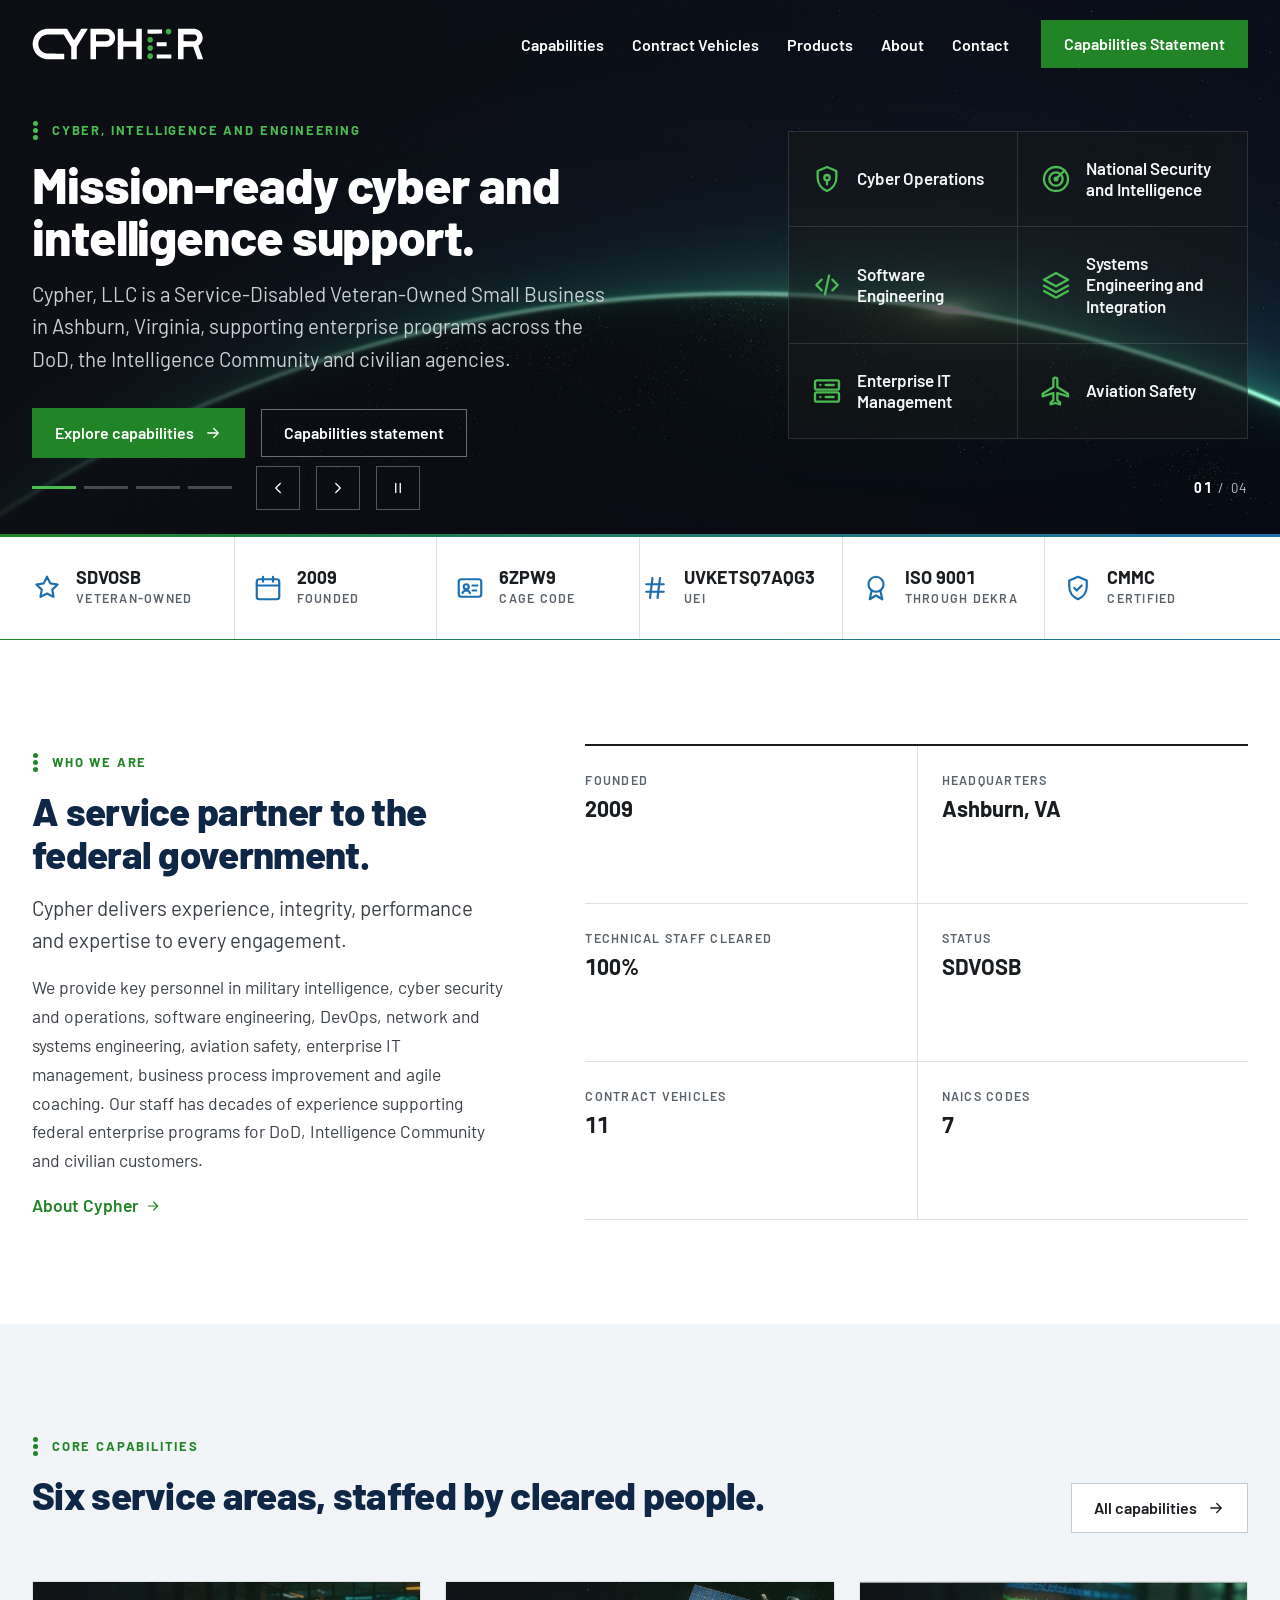
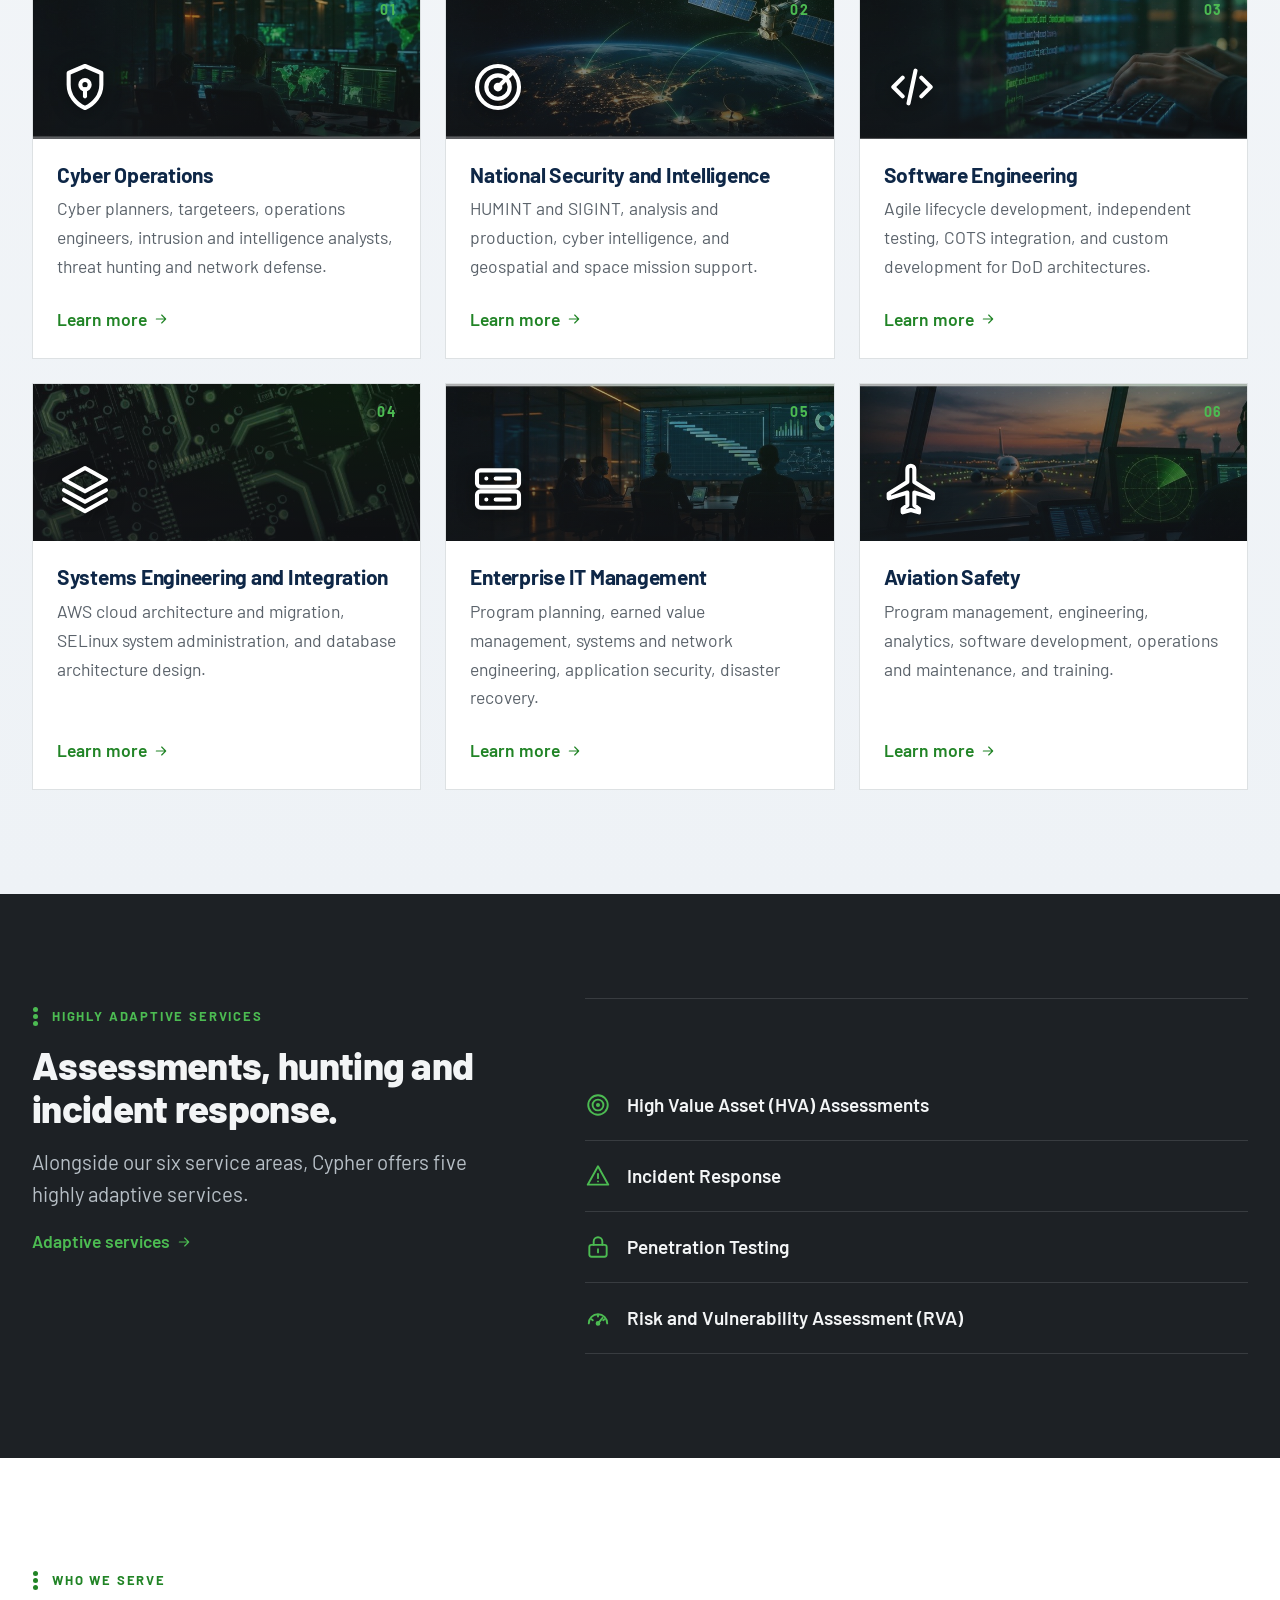
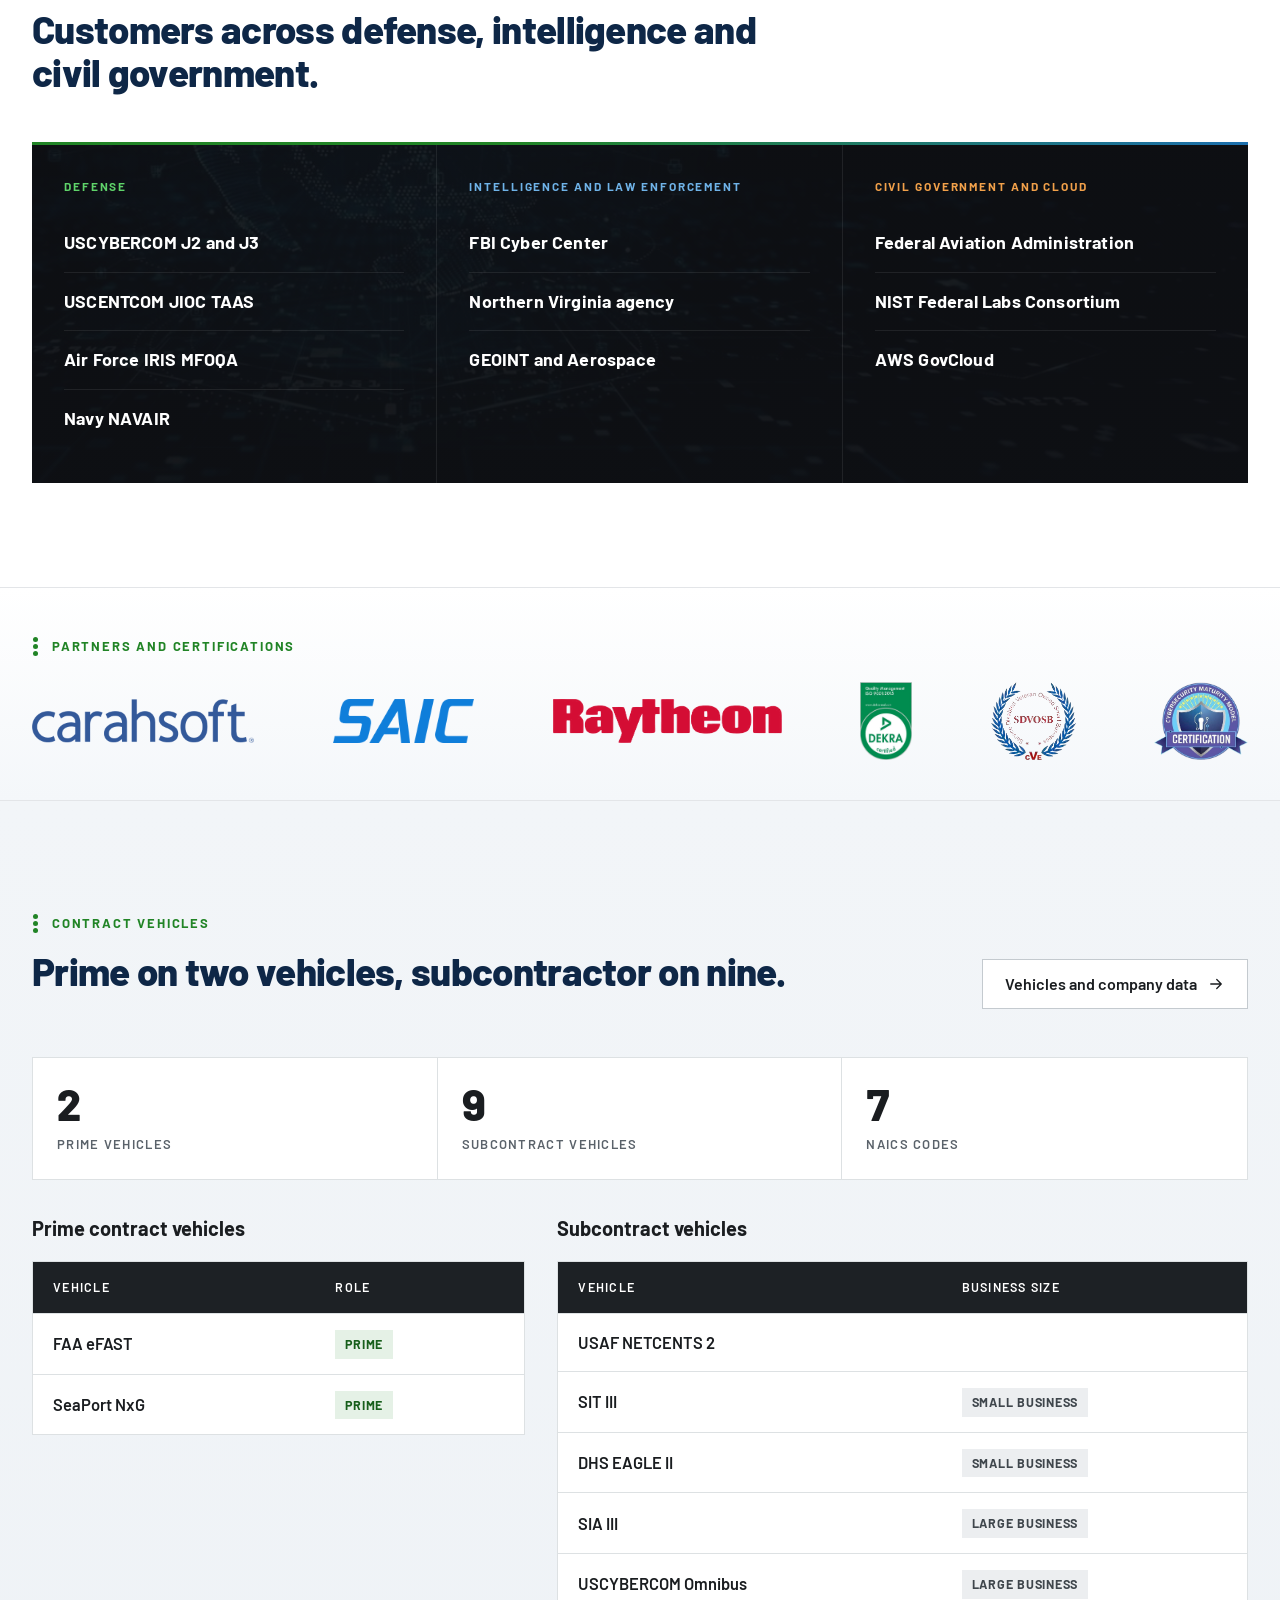
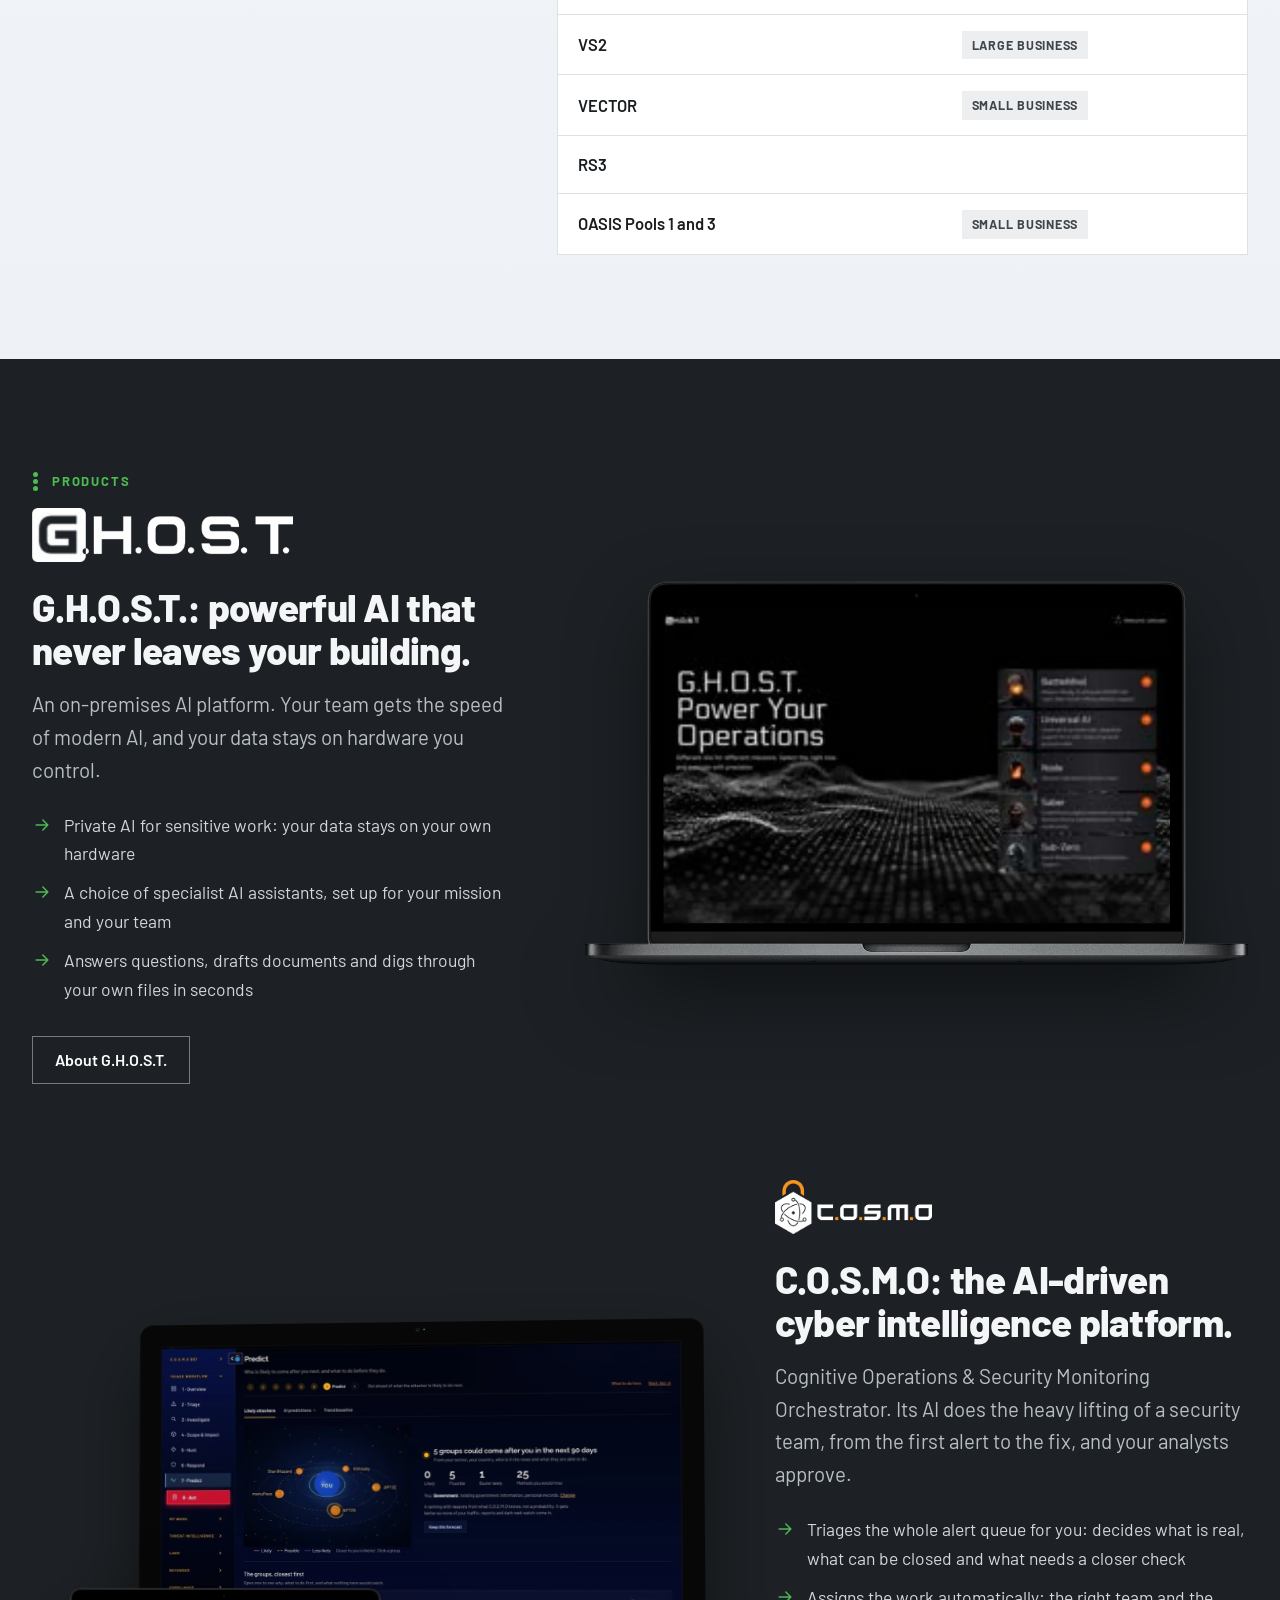
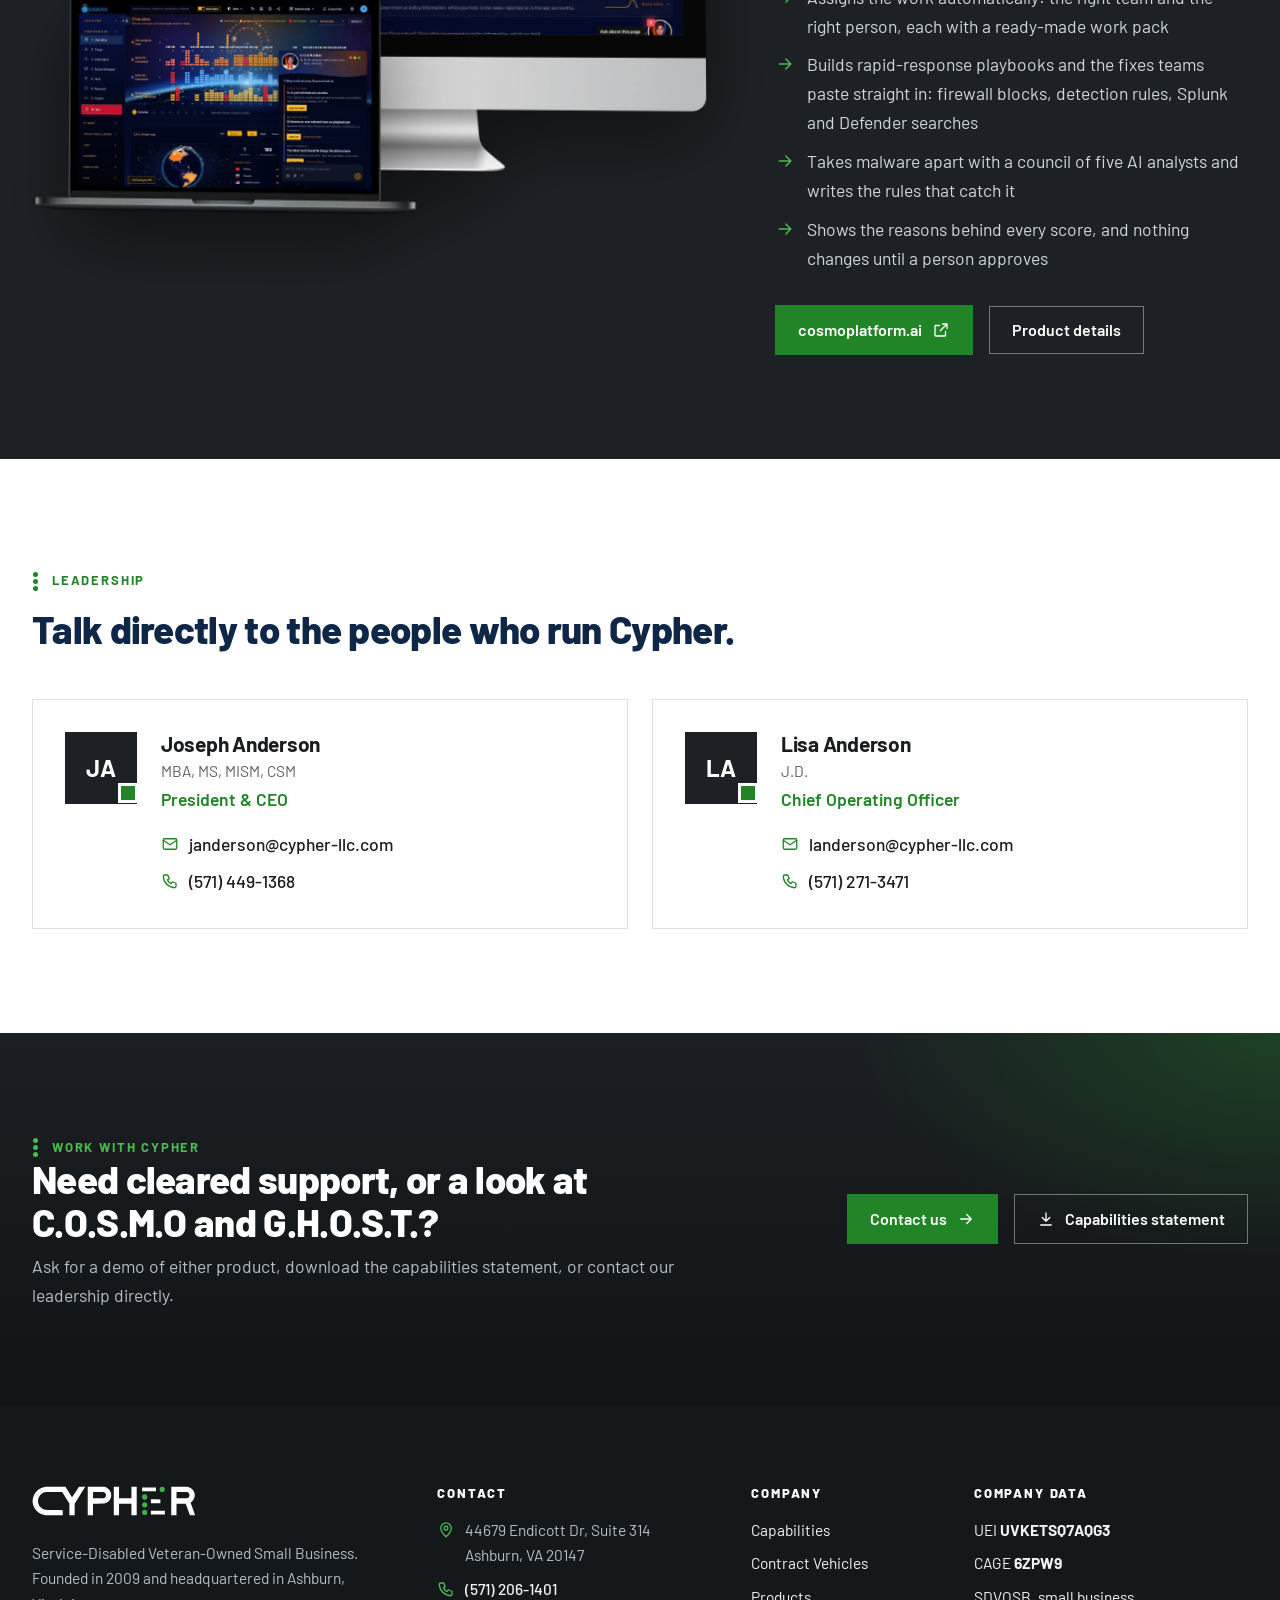
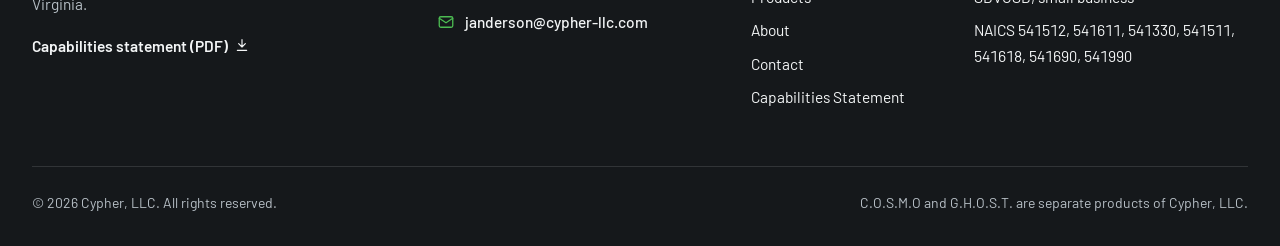
==== commit a88f76f0: "Products: G.H.O.S.T. above C.O.S.M.O; remove Carahsoft seller claims Co-Authored-By: Claude Sonnet 5" ====
--- a/index.html
+++ b/index.html
@@ -72,22 +72,22 @@
         <div class="wrap">
           <div class="copy">
             <p class="eyebrow">Our products</p>
-            <h2 class="title">C.O.S.M.O: our threat-operations platform.</h2>
-            <p class="lead">The AI-driven cyber intelligence platform. It triages every alert, takes malware apart, assigns the work and writes the response playbooks. Your analysts approve.</p>
-            <div class="btn-row"><a class="btn btn-primary" href="https://cosmoplatform.ai">Visit cosmoplatform.ai <svg class="" aria-hidden="true" focusable="false"><use href="#i-external"/></svg></a><a class="btn btn-outline" href="products.html">Our products</a></div>
-          </div>
-          <div class="visual"><div class="duo"><figure class="device monitor mocked"><img src="assets/img/mock/cosmo-triage-imac.webp" loading="lazy" alt="C.O.S.M.O Triage screen ranking alerts"></figure><figure class="device laptop mocked"><img src="assets/img/mock/cosmo-overview-macbook.webp" loading="lazy" alt="C.O.S.M.O Overview screen with live threat map"></figure></div></div>
+            <h2 class="title">G.H.O.S.T.: AI that stays on your infrastructure.</h2>
+            <p class="lead">Powerful AI that never leaves your building. Your team gets the speed of modern AI; your data stays on hardware you control.</p>
+            <div class="btn-row"><a class="btn btn-primary" href="products.html#ghost">About G.H.O.S.T. <svg class="" aria-hidden="true" focusable="false"><use href="#i-arrow"/></svg></a><a class="btn btn-outline" href="contact.html">Ask for a demo</a></div>
+          </div>
+          <div class="visual"><figure class="device laptop mocked"><img src="assets/img/mock/ghost-screen-macbook.webp" loading="lazy" alt="G.H.O.S.T. home screen offering a choice of AI models"></figure></div>
         </div>
       </div>
       <div class="slide" role="group" aria-roledescription="slide" aria-label="4 of 4">
         <div class="wrap">
           <div class="copy">
             <p class="eyebrow">Our products</p>
-            <h2 class="title">G.H.O.S.T.: AI that stays on your infrastructure.</h2>
-            <p class="lead">Powerful AI that never leaves your building. Your team gets the speed of modern AI; your data stays on hardware you control.</p>
-            <div class="btn-row"><a class="btn btn-primary" href="products.html#ghost">About G.H.O.S.T. <svg class="" aria-hidden="true" focusable="false"><use href="#i-arrow"/></svg></a><a class="btn btn-outline" href="contact.html">Ask for a demo</a></div>
-          </div>
-          <div class="visual"><figure class="device laptop mocked"><img src="assets/img/mock/ghost-screen-macbook.webp" loading="lazy" alt="G.H.O.S.T. home screen offering a choice of AI models"></figure></div>
+            <h2 class="title">C.O.S.M.O: our threat-operations platform.</h2>
+            <p class="lead">The AI-driven cyber intelligence platform. It triages every alert, takes malware apart, assigns the work and writes the response playbooks. Your analysts approve.</p>
+            <div class="btn-row"><a class="btn btn-primary" href="https://cosmoplatform.ai">Visit cosmoplatform.ai <svg class="" aria-hidden="true" focusable="false"><use href="#i-external"/></svg></a><a class="btn btn-outline" href="products.html">Our products</a></div>
+          </div>
+          <div class="visual"><div class="duo"><figure class="device monitor mocked"><img src="assets/img/mock/cosmo-triage-imac.webp" loading="lazy" alt="C.O.S.M.O Triage screen ranking alerts"></figure><figure class="device laptop mocked"><img src="assets/img/mock/cosmo-overview-macbook.webp" loading="lazy" alt="C.O.S.M.O Overview screen with live threat map"></figure></div></div>
         </div>
       </div>
     </div>
@@ -242,6 +242,16 @@
       <div class="product">
         <div class="copy reveal">
           <p class="eyebrow">Products</p>
+          <img class="mark" src="assets/img/ghost-logo-white.png" width="735" height="152" alt="G.H.O.S.T.">
+          <h2>G.H.O.S.T.: powerful AI that never leaves your building.</h2>
+          <p class="lead">An on-premises AI platform. Your team gets the speed of modern AI, and your data stays on hardware you control.</p>
+          <ul class="checks"><li><svg class="" aria-hidden="true" focusable="false"><use href="#i-arrow"/></svg>Private AI for sensitive work: your data stays on your own hardware</li><li><svg class="" aria-hidden="true" focusable="false"><use href="#i-arrow"/></svg>A choice of specialist AI assistants, set up for your mission and your team</li><li><svg class="" aria-hidden="true" focusable="false"><use href="#i-arrow"/></svg>Answers questions, drafts documents and digs through your own files in seconds</li></ul>
+          <div class="btn-row"><a class="btn btn-outline" href="products.html#ghost">About G.H.O.S.T.</a></div>
+        </div>
+        <div class="tilt-in flat"><figure class="device laptop mocked"><img src="assets/img/mock/ghost-screen-macbook.webp" loading="lazy" alt="G.H.O.S.T. home screen offering a choice of AI models"></figure></div>
+      </div>
+      <div class="product flip">
+        <div class="copy reveal">
           <img class="mark" src="assets/img/cosmo-brand-white.png" width="400" height="137" alt="C.O.S.M.O">
           <h2>C.O.S.M.O: the AI-driven cyber intelligence platform.</h2>
           <p class="lead">Cognitive Operations &amp; Security Monitoring Orchestrator. Its AI does the heavy lifting of a security team, from the first alert to the fix, and your analysts approve.</p>
@@ -250,41 +260,10 @@
         </div>
         <div class="tilt-in"><div class="duo"><figure class="device monitor mocked"><img src="assets/img/mock/cosmo-predict-imac.webp" loading="lazy" alt="C.O.S.M.O Predict screen listing the groups most likely to come next"></figure><figure class="device laptop mocked"><img src="assets/img/mock/cosmo-overview-macbook.webp" loading="lazy" alt="C.O.S.M.O Overview screen with live threat map and workflow"></figure></div></div>
       </div>
-      <div class="product flip">
-        <div class="copy reveal">
-          <img class="mark" src="assets/img/ghost-logo-white.png" width="735" height="152" alt="G.H.O.S.T.">
-          <h2>G.H.O.S.T.: powerful AI that never leaves your building.</h2>
-          <p class="lead">An on-premises AI platform. Your team gets the speed of modern AI, and your data stays on hardware you control.</p>
-          <ul class="checks"><li><svg class="" aria-hidden="true" focusable="false"><use href="#i-arrow"/></svg>Private AI for sensitive work: your data stays on your own hardware</li><li><svg class="" aria-hidden="true" focusable="false"><use href="#i-arrow"/></svg>A choice of specialist AI assistants, set up for your mission and your team</li><li><svg class="" aria-hidden="true" focusable="false"><use href="#i-arrow"/></svg>Answers questions, drafts documents and digs through your own files in seconds</li></ul>
-          <div class="btn-row"><a class="btn btn-outline" href="products.html#ghost">About G.H.O.S.T.</a></div>
-        </div>
-        <div class="tilt-in flat"><figure class="device laptop mocked"><img src="assets/img/mock/ghost-screen-macbook.webp" loading="lazy" alt="G.H.O.S.T. home screen offering a choice of AI models"></figure></div>
-      </div>
-    </div>
-  </section>
-
-  <section class="section tint" id="buy">
-    <div class="wrap">
-      <div class="buy reveal">
-        <div>
-          <p class="eyebrow">How to buy</p>
-          <h2>Buy C.O.S.M.O through Carahsoft.</h2>
-          <p class="lead">C.O.S.M.O is available through Carahsoft, the Master Government Aggregator&reg;, and its reseller partners and contract vehicles.</p>
-          <div class="btn-row">
-            <a class="btn btn-primary" href="https://www.carahsoft.com">Visit carahsoft.com <svg class="" aria-hidden="true" focusable="false"><use href="#i-external"/></svg></a>
-            <a class="btn btn-outline" href="contact.html">Ask Cypher</a>
-          </div>
-        </div>
-        <ul class="steps">
-          <li><b class="n">1</b><div><strong>Carahsoft</strong><span>The Master Government Aggregator&reg;, our reseller partner for C.O.S.M.O.</span></div></li>
-          <li><b class="n">2</b><div><strong>Carahsoft's reseller partners</strong><span>C.O.S.M.O is also available from Carahsoft's reseller partners.</span></div></li>
-          <li><b class="n">3</b><div><strong>Contract vehicles</strong><span>Available through the contract vehicles of Carahsoft and its reseller partners.</span></div></li>
-        </ul>
-      </div>
-
-      <div class="partners reveal"><span>Partners</span><b>Carahsoft</b><b>SAIC</b><b>Raytheon</b></div>
-    </div>
-  </section>
+    </div>
+  </section>
+
+  
 
   <section class="section" id="leadership">
     <div class="wrap">
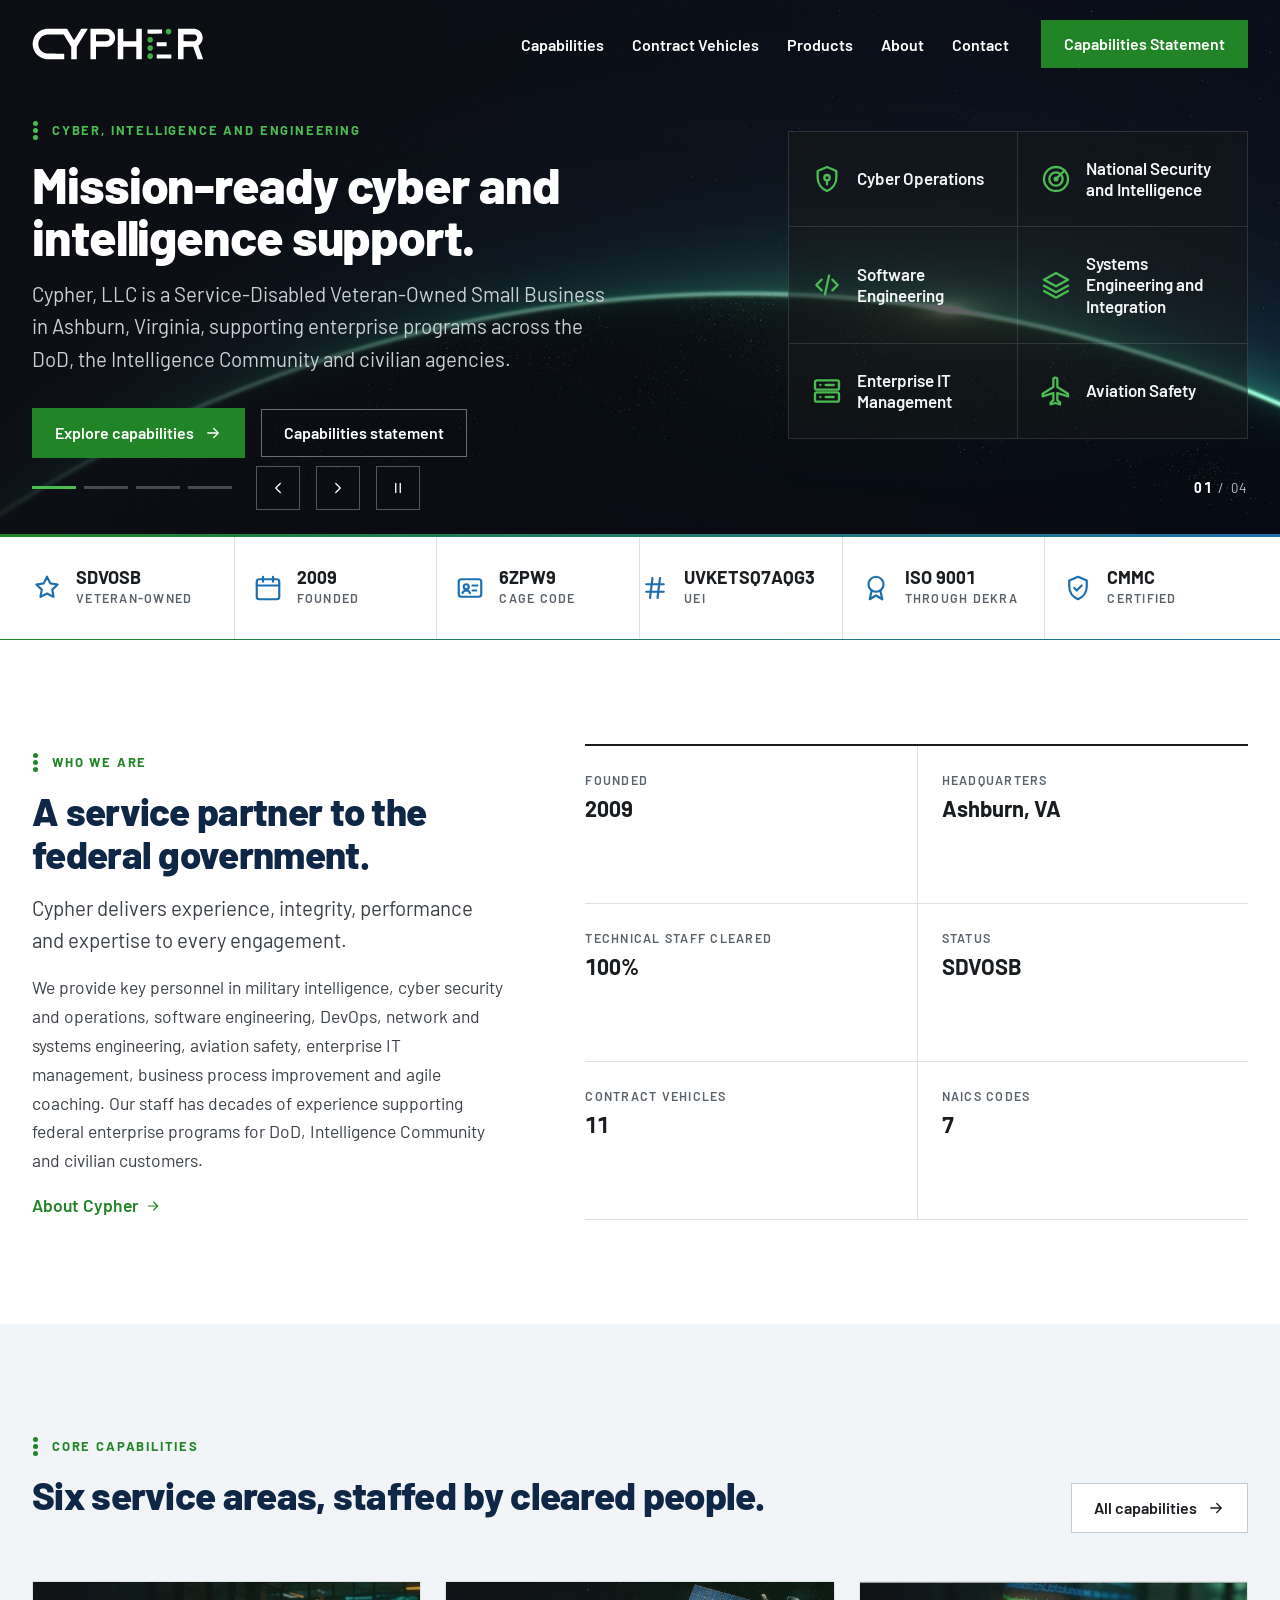
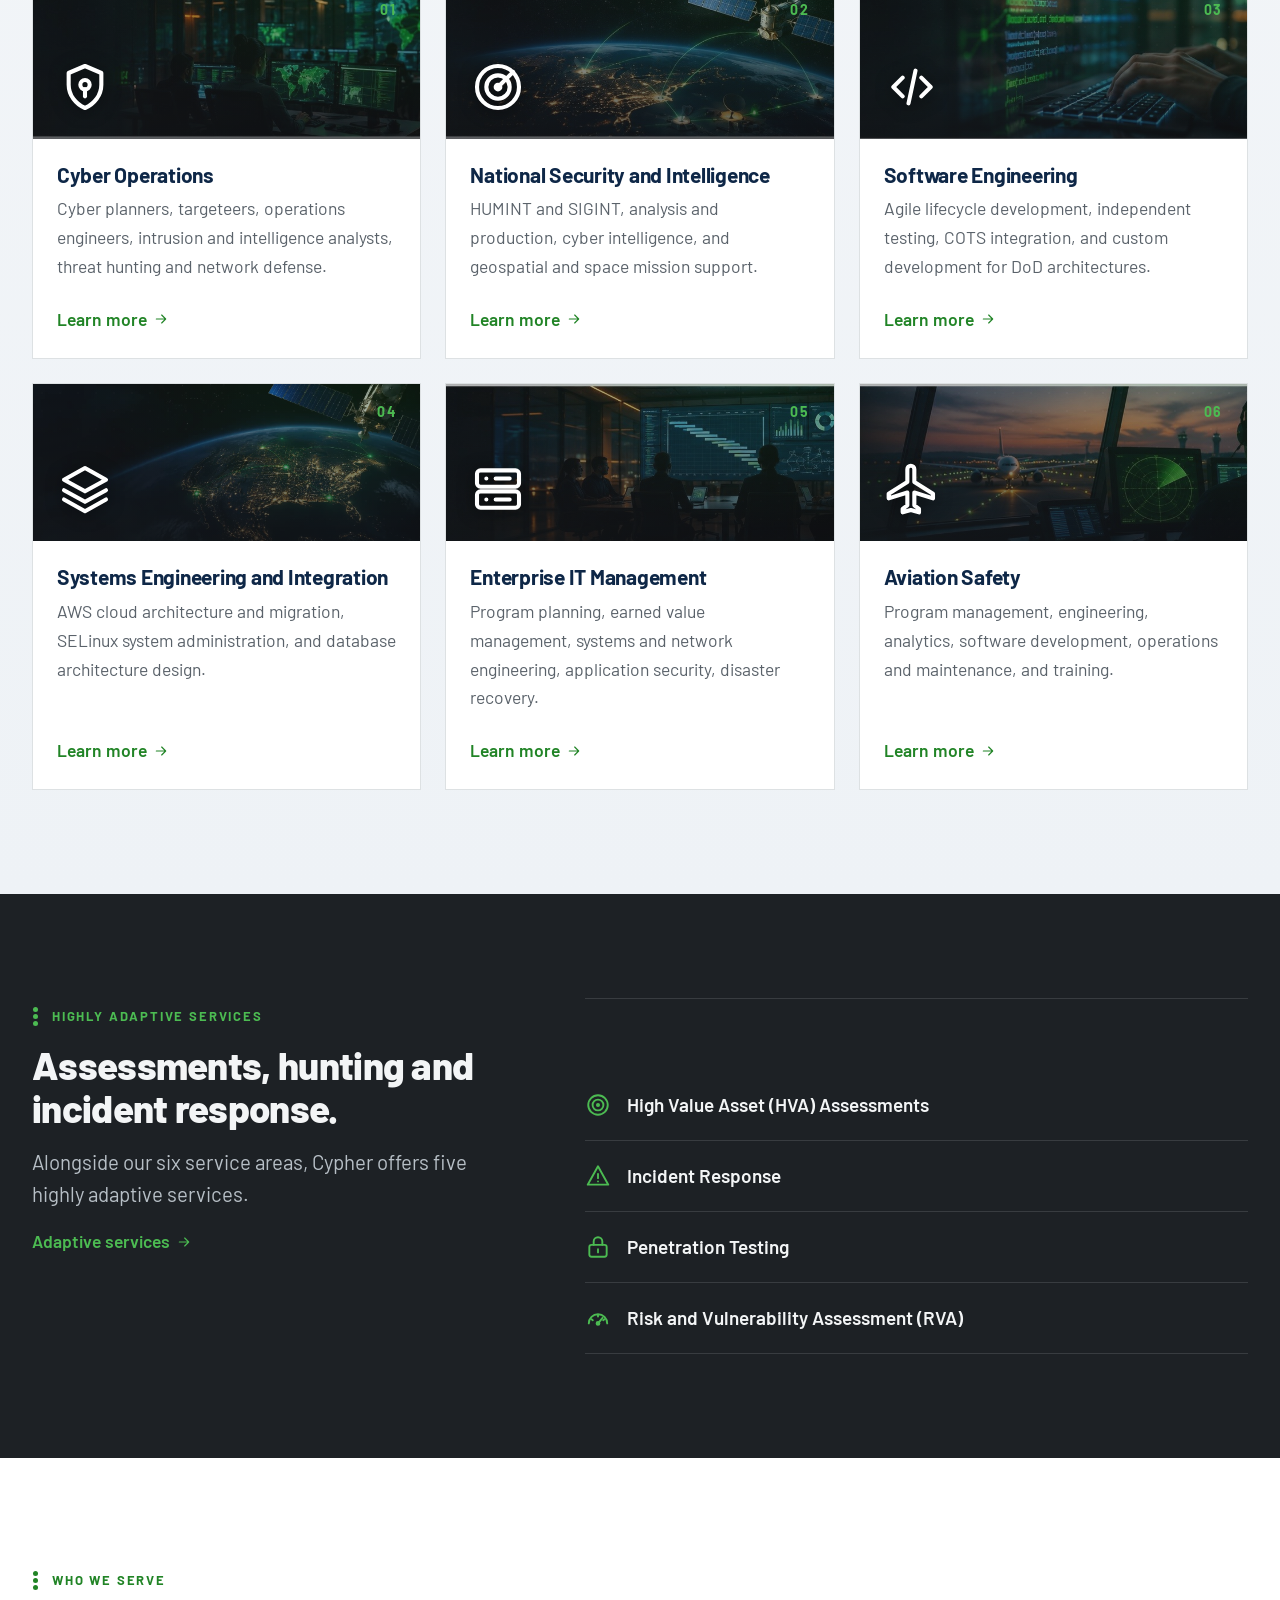
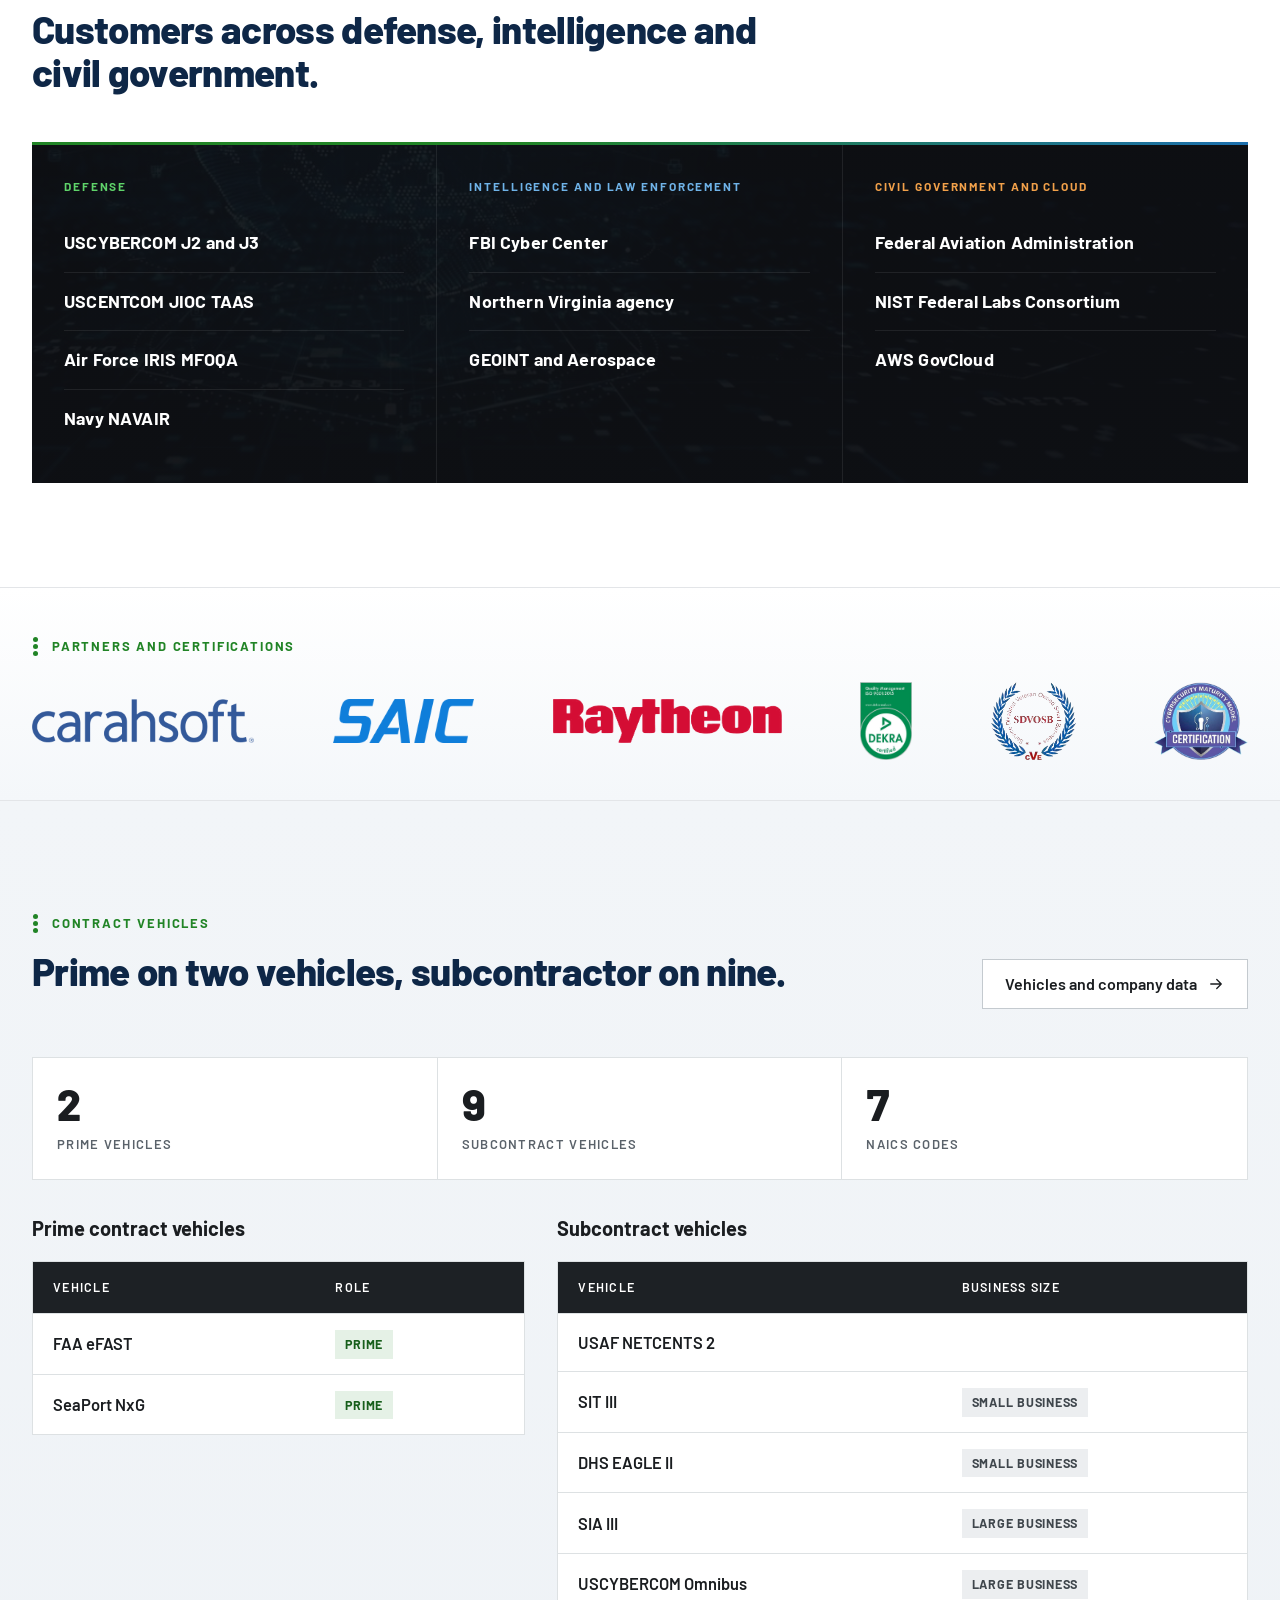
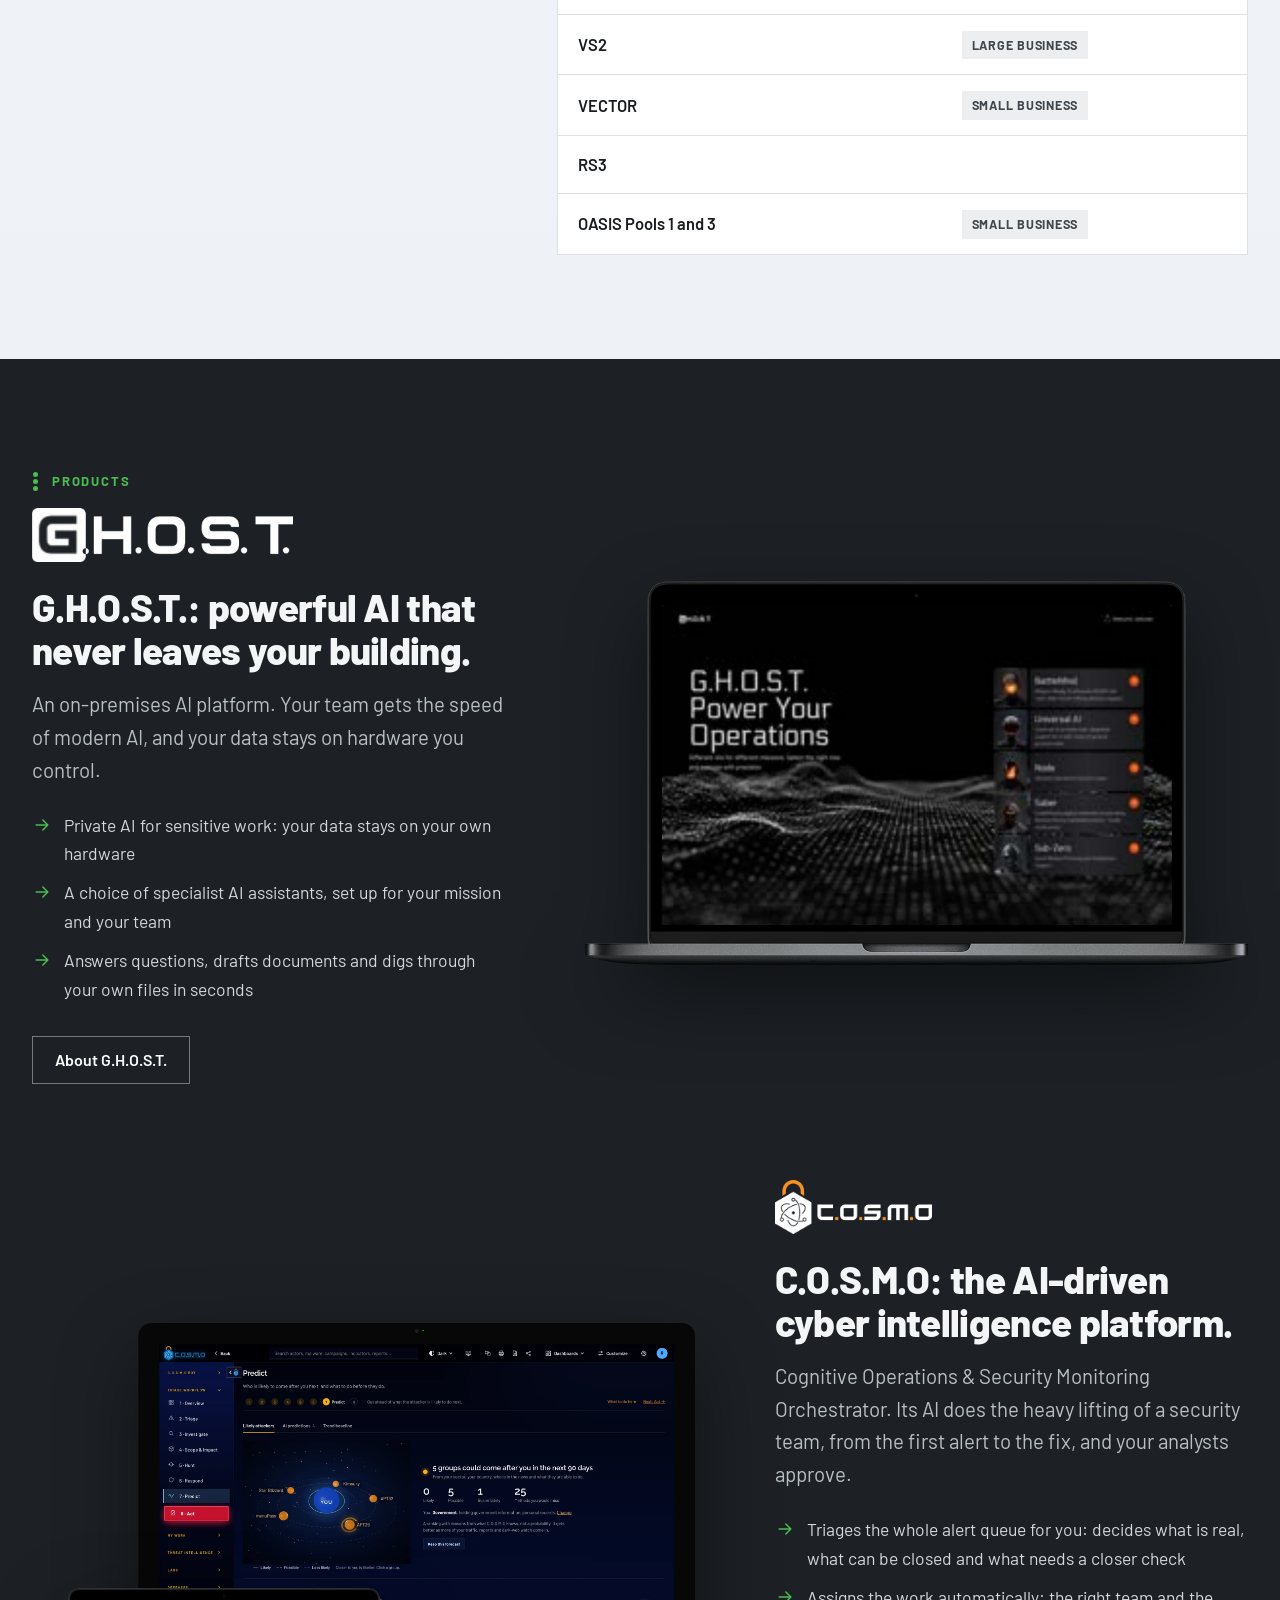
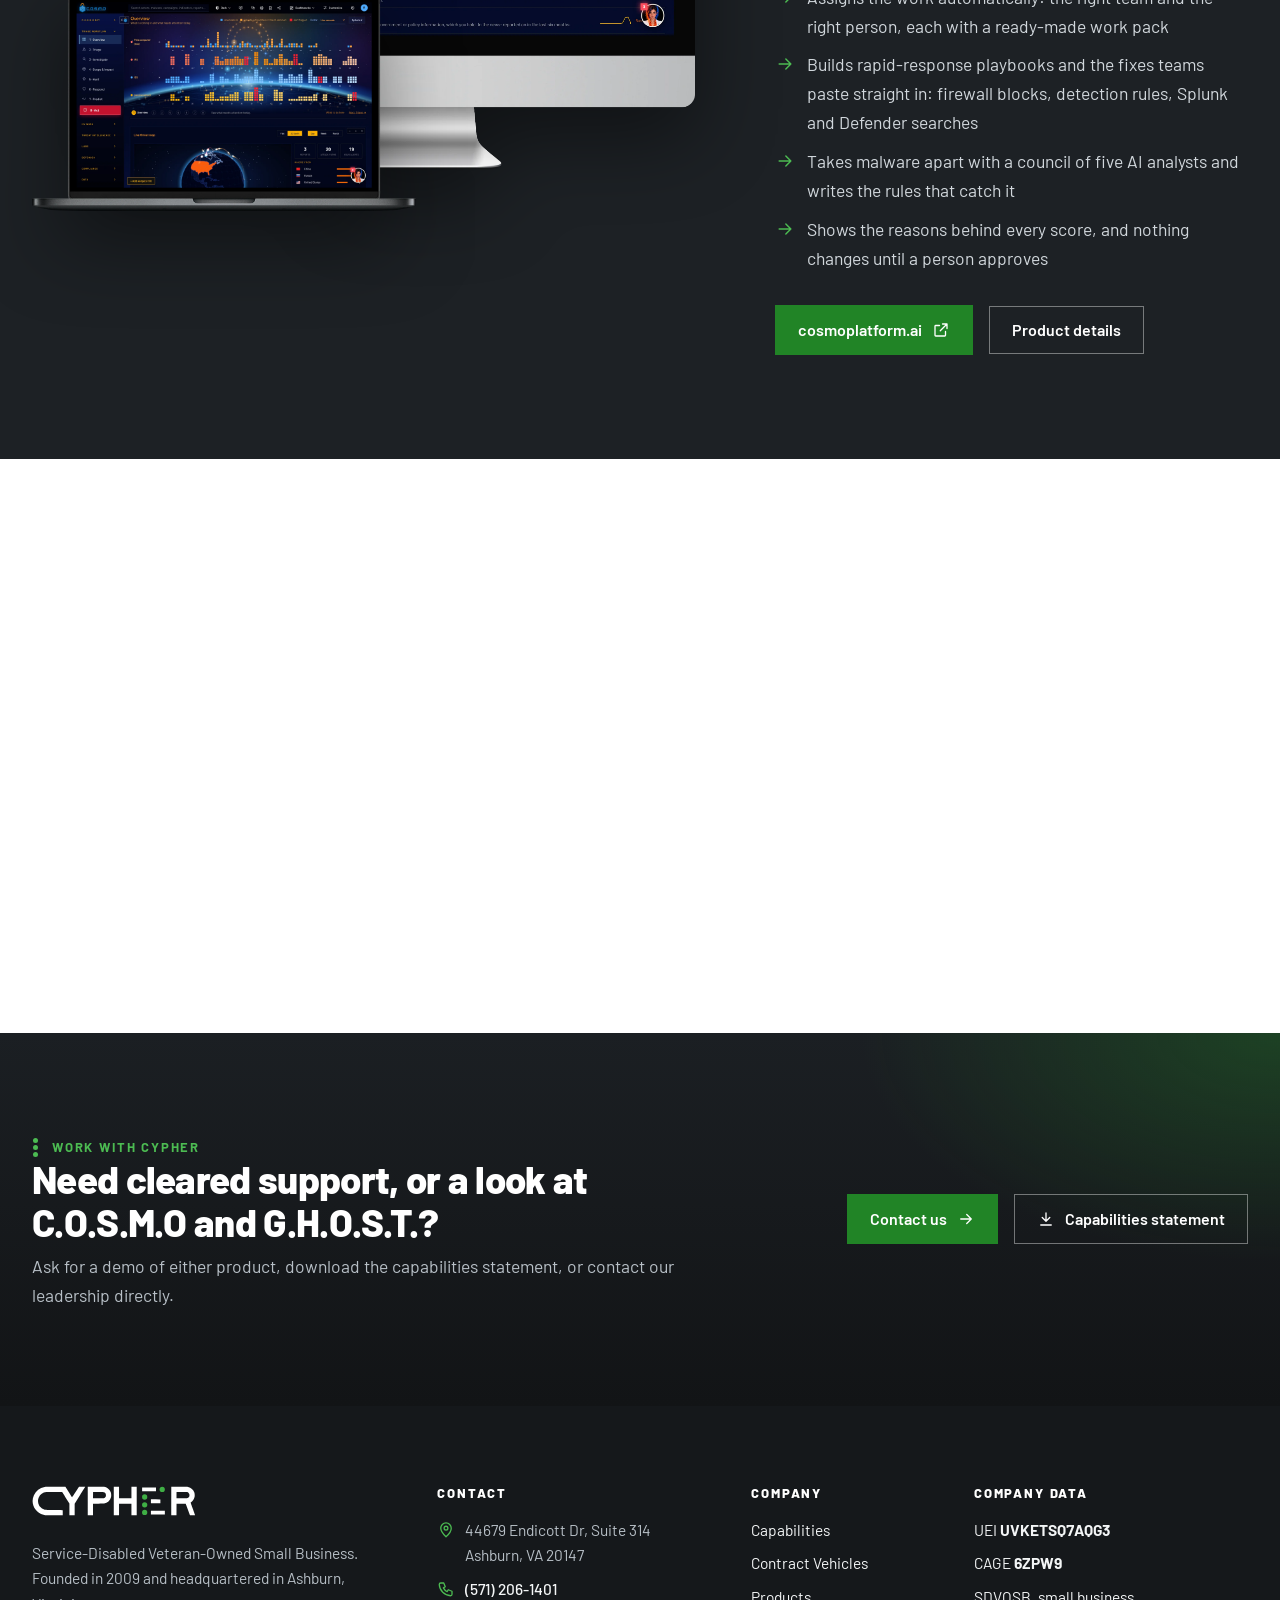
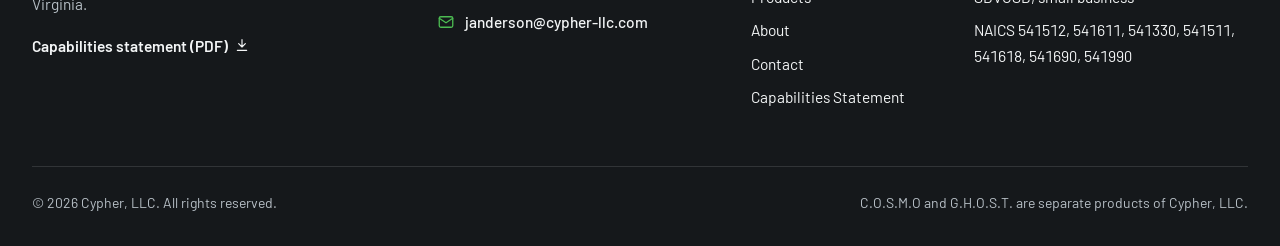
==== commit 9294c9eb: "Mobile check: no tilted 3D wrapper, reserved picture sizes, nothing off-screen or overlapping at 360" ====
--- a/index.html
+++ b/index.html
@@ -76,7 +76,7 @@
             <p class="lead">Powerful AI that never leaves your building. Your team gets the speed of modern AI; your data stays on hardware you control.</p>
             <div class="btn-row"><a class="btn btn-primary" href="products.html#ghost">About G.H.O.S.T. <svg class="" aria-hidden="true" focusable="false"><use href="#i-arrow"/></svg></a><a class="btn btn-outline" href="contact.html">Ask for a demo</a></div>
           </div>
-          <div class="visual"><figure class="device laptop mocked"><img src="assets/img/mock/ghost-screen-macbook.webp" loading="lazy" alt="G.H.O.S.T. home screen offering a choice of AI models"></figure></div>
+          <div class="visual"><figure class="device laptop mocked"><img width="2416" height="1400" src="assets/img/mock/ghost-screen-macbook.webp" loading="lazy" alt="G.H.O.S.T. home screen offering a choice of AI models"></figure></div>
         </div>
       </div>
       <div class="slide" role="group" aria-roledescription="slide" aria-label="4 of 4">
@@ -87,7 +87,7 @@
             <p class="lead">The AI-driven cyber intelligence platform. It triages every alert, takes malware apart, assigns the work and writes the response playbooks. Your analysts approve.</p>
             <div class="btn-row"><a class="btn btn-primary" href="https://cosmoplatform.ai">Visit cosmoplatform.ai <svg class="" aria-hidden="true" focusable="false"><use href="#i-external"/></svg></a><a class="btn btn-outline" href="products.html">Our products</a></div>
           </div>
-          <div class="visual"><div class="duo"><figure class="device monitor mocked"><img src="assets/img/mock/cosmo-triage-imac.webp" loading="lazy" alt="C.O.S.M.O Triage screen ranking alerts"></figure><figure class="device laptop mocked"><img src="assets/img/mock/cosmo-overview-macbook.webp" loading="lazy" alt="C.O.S.M.O Overview screen with live threat map"></figure></div></div>
+          <div class="visual"><div class="duo"><figure class="device monitor mocked"><img width="2200" height="1770" src="assets/img/mock/cosmo-triage-imac.webp" loading="lazy" alt="C.O.S.M.O Triage screen ranking alerts"></figure><figure class="device laptop mocked"><img width="2416" height="1400" src="assets/img/mock/cosmo-overview-macbook.webp" loading="lazy" alt="C.O.S.M.O Overview screen with live threat map"></figure></div></div>
         </div>
       </div>
     </div>
@@ -248,7 +248,7 @@
           <ul class="checks"><li><svg class="" aria-hidden="true" focusable="false"><use href="#i-arrow"/></svg>Private AI for sensitive work: your data stays on your own hardware</li><li><svg class="" aria-hidden="true" focusable="false"><use href="#i-arrow"/></svg>A choice of specialist AI assistants, set up for your mission and your team</li><li><svg class="" aria-hidden="true" focusable="false"><use href="#i-arrow"/></svg>Answers questions, drafts documents and digs through your own files in seconds</li></ul>
           <div class="btn-row"><a class="btn btn-outline" href="products.html#ghost">About G.H.O.S.T.</a></div>
         </div>
-        <div class="tilt-in flat"><figure class="device laptop mocked"><img src="assets/img/mock/ghost-screen-macbook.webp" loading="lazy" alt="G.H.O.S.T. home screen offering a choice of AI models"></figure></div>
+        <div class="tilt-in flat"><figure class="device laptop mocked"><img width="2416" height="1400" src="assets/img/mock/ghost-screen-macbook.webp" loading="lazy" alt="G.H.O.S.T. home screen offering a choice of AI models"></figure></div>
       </div>
       <div class="product flip">
         <div class="copy reveal">
@@ -258,7 +258,7 @@
           <ul class="checks"><li><svg class="" aria-hidden="true" focusable="false"><use href="#i-arrow"/></svg>Triages the whole alert queue for you: decides what is real, what can be closed and what needs a closer check</li><li><svg class="" aria-hidden="true" focusable="false"><use href="#i-arrow"/></svg>Assigns the work automatically: the right team and the right person, each with a ready-made work pack</li><li><svg class="" aria-hidden="true" focusable="false"><use href="#i-arrow"/></svg>Builds rapid-response playbooks and the fixes teams paste straight in: firewall blocks, detection rules, Splunk and Defender searches</li><li><svg class="" aria-hidden="true" focusable="false"><use href="#i-arrow"/></svg>Takes malware apart with a council of five AI analysts and writes the rules that catch it</li><li><svg class="" aria-hidden="true" focusable="false"><use href="#i-arrow"/></svg>Shows the reasons behind every score, and nothing changes until a person approves</li></ul>
           <div class="btn-row"><a class="btn btn-primary" href="https://cosmoplatform.ai">cosmoplatform.ai <svg class="" aria-hidden="true" focusable="false"><use href="#i-external"/></svg></a><a class="btn btn-outline" href="products.html">Product details</a></div>
         </div>
-        <div class="tilt-in"><div class="duo"><figure class="device monitor mocked"><img src="assets/img/mock/cosmo-predict-imac.webp" loading="lazy" alt="C.O.S.M.O Predict screen listing the groups most likely to come next"></figure><figure class="device laptop mocked"><img src="assets/img/mock/cosmo-overview-macbook.webp" loading="lazy" alt="C.O.S.M.O Overview screen with live threat map and workflow"></figure></div></div>
+        <div class="tilt-in"><div class="duo"><figure class="device monitor mocked"><img width="2200" height="1770" src="assets/img/mock/cosmo-predict-imac.webp" loading="lazy" alt="C.O.S.M.O Predict screen listing the groups most likely to come next"></figure><figure class="device laptop mocked"><img width="2416" height="1400" src="assets/img/mock/cosmo-overview-macbook.webp" loading="lazy" alt="C.O.S.M.O Overview screen with live threat map and workflow"></figure></div></div>
       </div>
     </div>
   </section>
--- a/css/site.css
+++ b/css/site.css
@@ -779,3 +779,11 @@
 /* eyebrow marker: three whole dots (the repeating pattern cut the last one off) */
 .eyebrow { min-height: 22px; }
 .eyebrow::before { width: 5px; height: 5px; border-radius: 50%; background: currentColor; box-shadow: 0 -7px 0 currentColor, 0 7px 0 currentColor; margin: 0 4px 0 1px; }
+/* Ray 2026-11-03: products are never shown slanted. The device pictures slide in straight, with no 3D tilt. */
+.motion .tilt-in { transform: translate3d(40px, 0, 0); transform-origin: 50% 50%; }
+.motion .tilt-in.in, .motion .tilt-in.flat.in { transform: none; }
+.tilt-in, .duo { max-width: 100%; }
+@media (max-width: 860px) { .motion .tilt-in { transform: translate3d(0, 24px, 0); } .tilt-in .device.monitor { margin-left: 0; } }
+.device.mocked img { height: auto; aspect-ratio: auto; }
+.device.laptop.mocked { aspect-ratio: 2416 / 1400; }
+.device.monitor.mocked { aspect-ratio: 2200 / 1770; }
